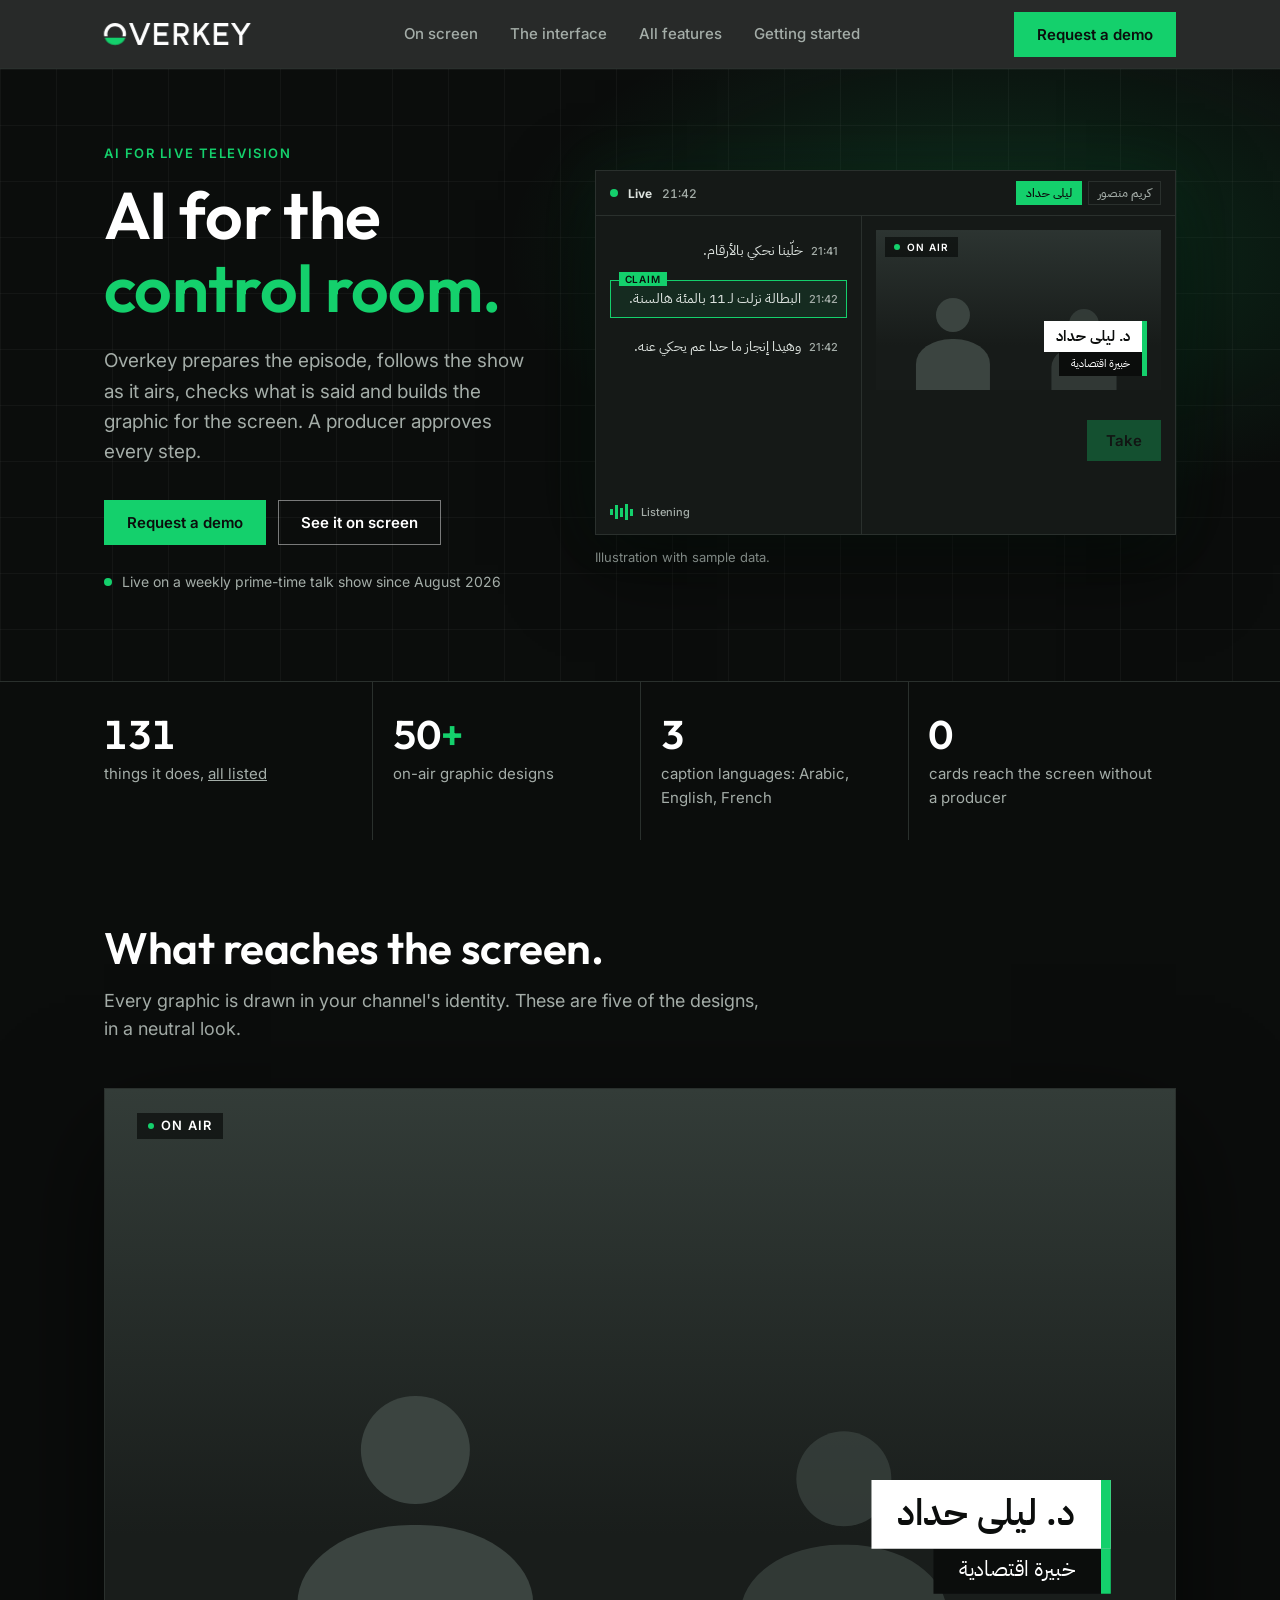
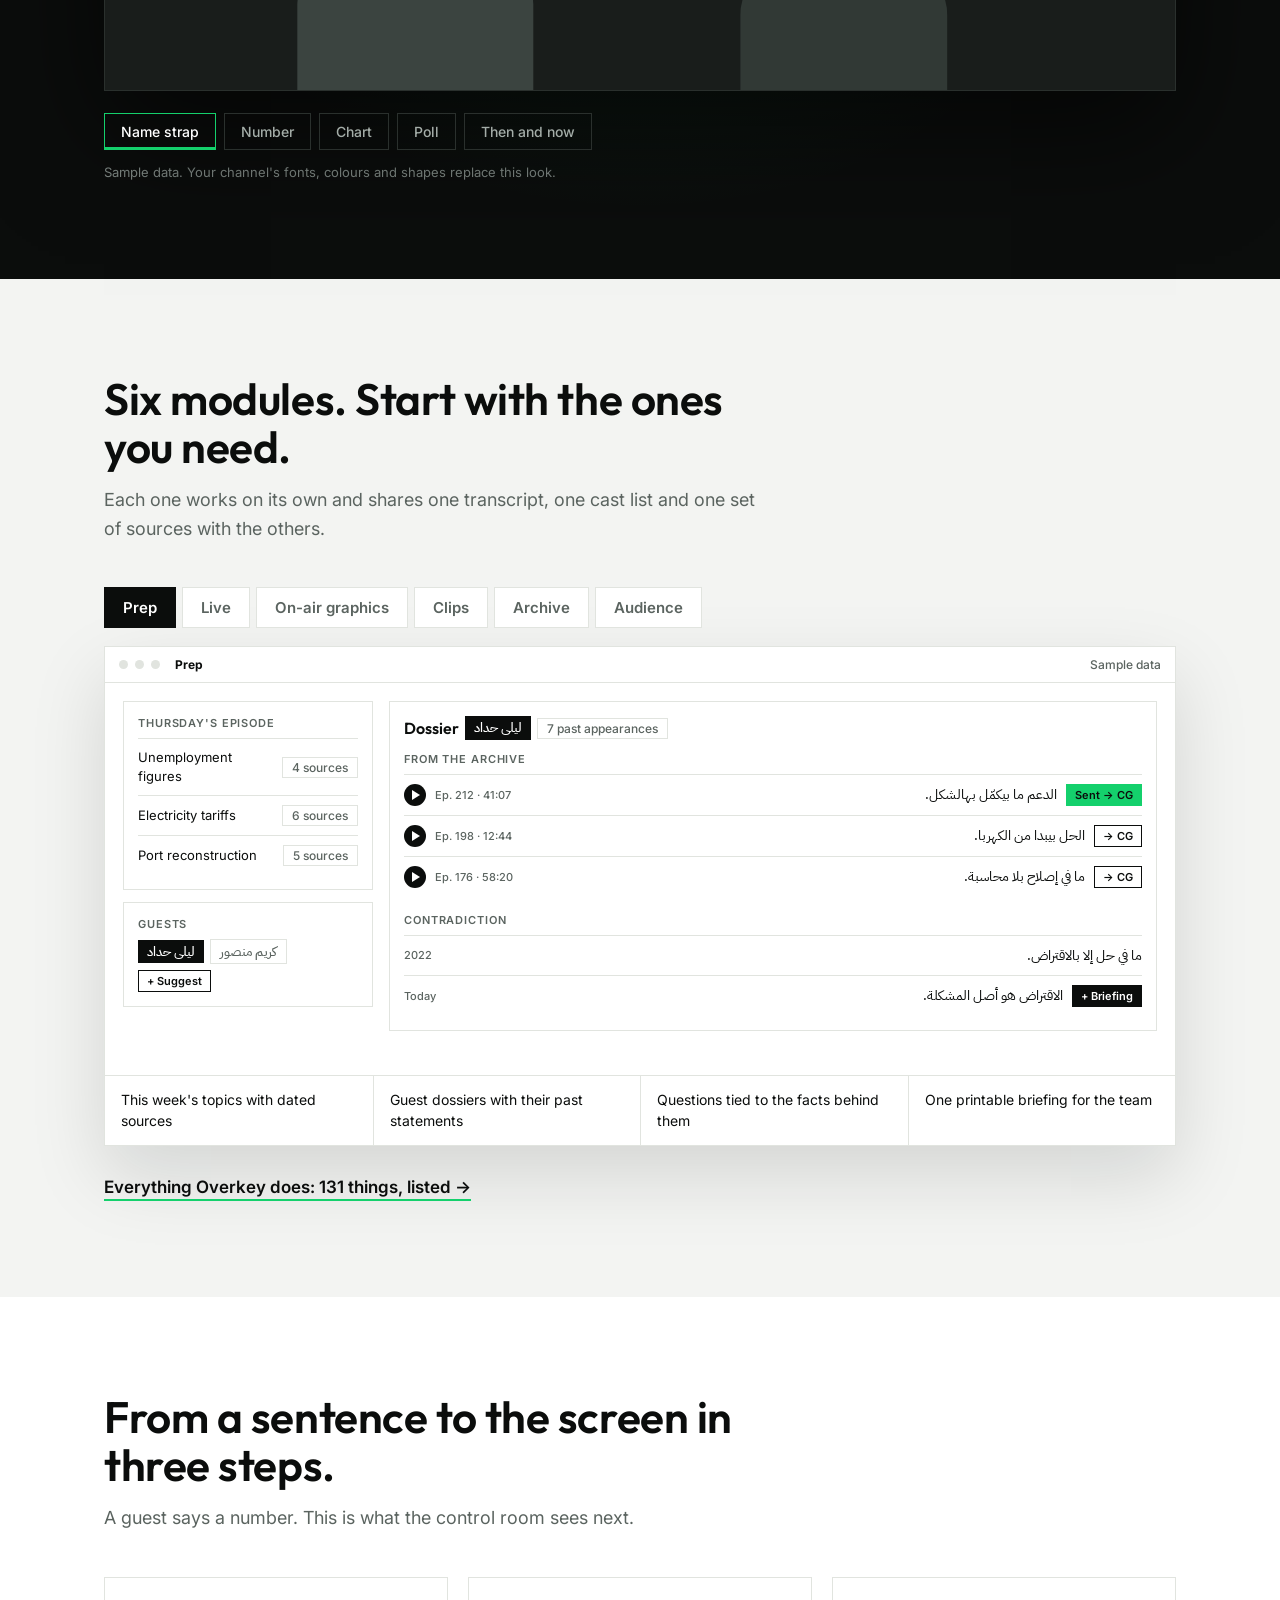
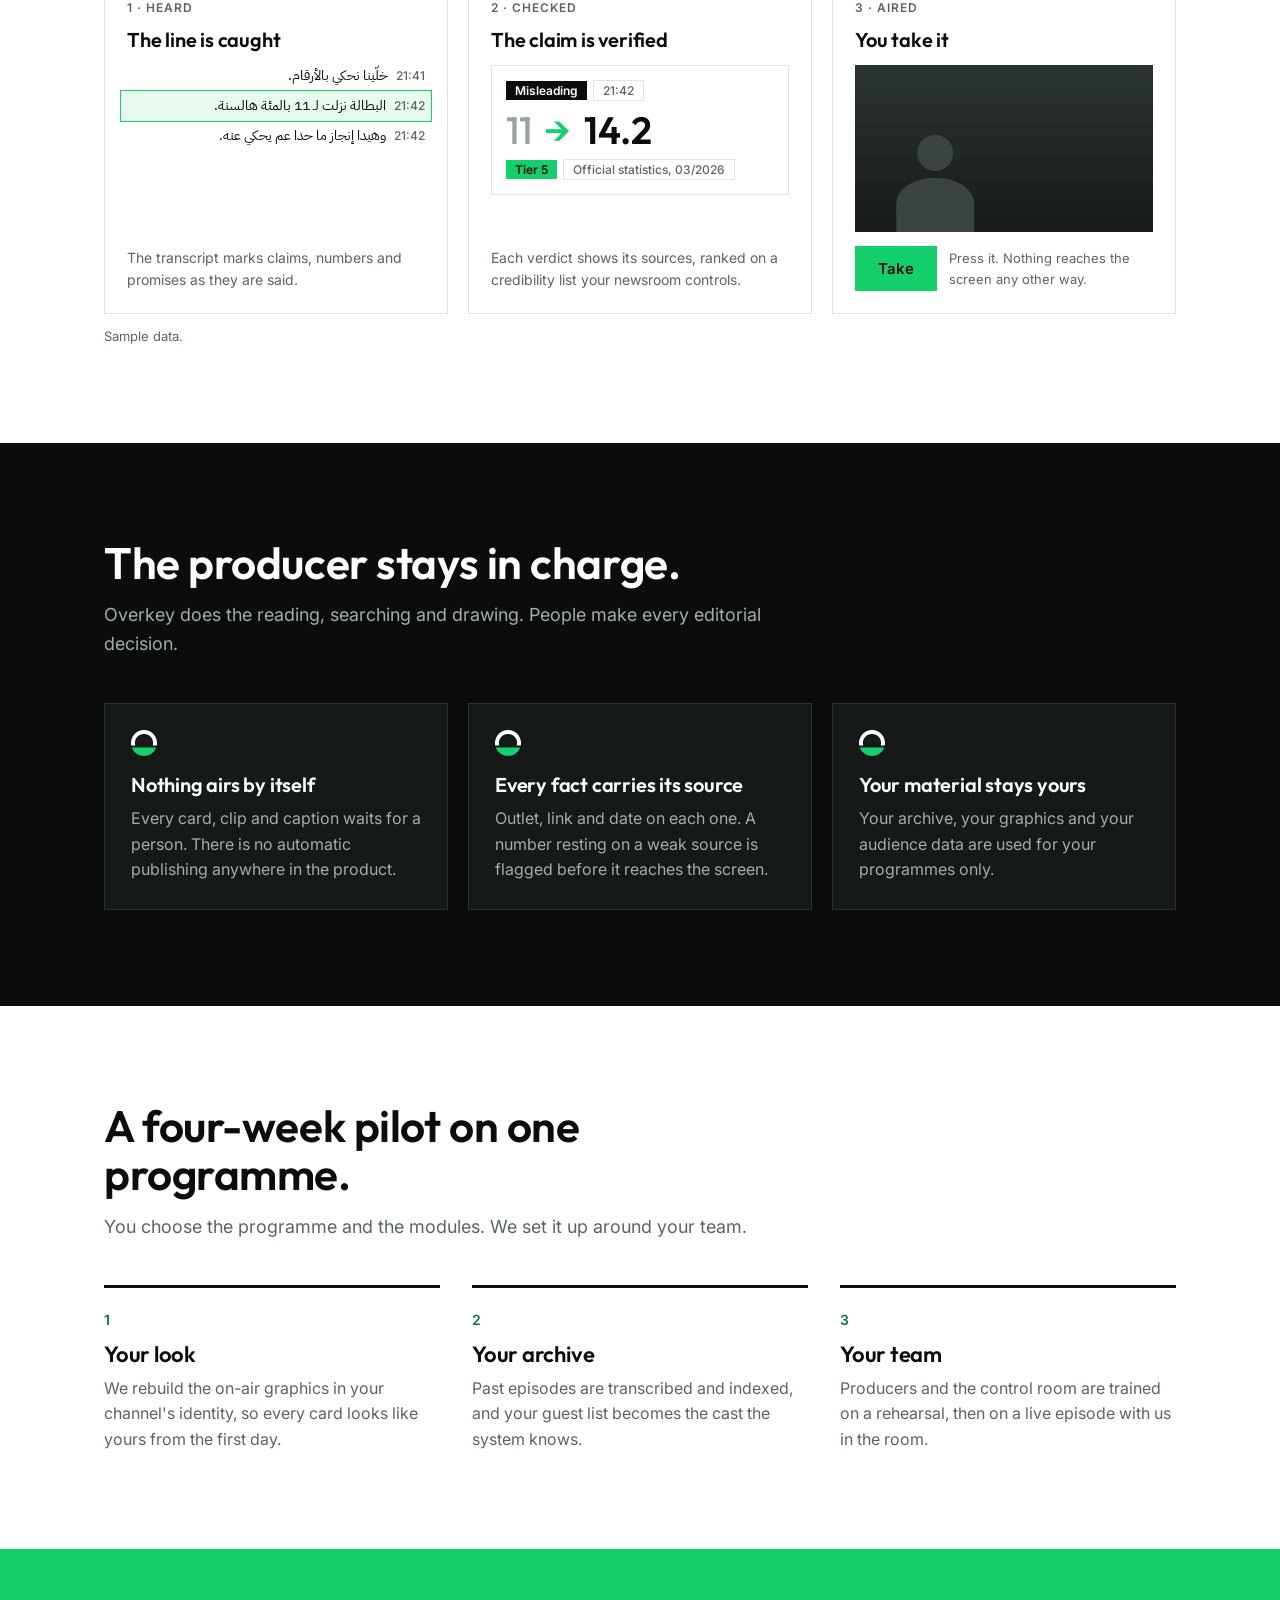
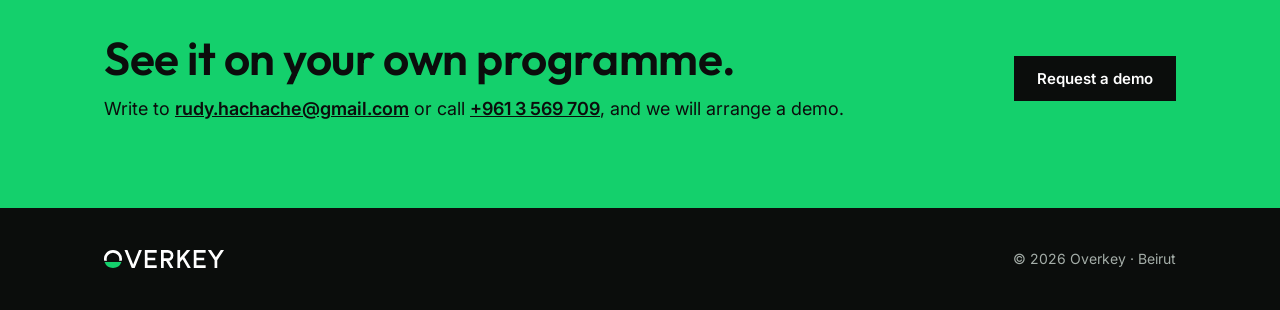
==== index.html @ dea6fe0f "Overkey website: home page and full feature list Co-Authored-By: Claude Fable 5.1 <noreply@anthropic" ====
<!doctype html>
<html lang="en">
<head>
<meta charset="utf-8">
<meta name="viewport" content="width=device-width, initial-scale=1">
<title>Overkey — AI for the control room</title>
<meta name="description" content="Overkey prepares the episode, follows the show as it airs, checks what is said and builds the graphic for the screen. A producer approves every step.">
<meta property="og:title" content="Overkey — AI for the control room">
<meta property="og:description" content="Prep, live fact-check, on-air graphics, clips, archive and audience tools for live television.">
<meta property="og:type" content="website">
<meta property="og:url" content="https://overkey.ai/">
<meta property="og:image" content="https://overkey.ai/assets/og.png">
<meta name="twitter:card" content="summary_large_image">
<link rel="canonical" href="https://overkey.ai/">
<meta name="theme-color" content="#0B0D0C">
<link rel="icon" href="favicon.ico" sizes="any">
<link rel="icon" type="image/png" sizes="32x32" href="assets/favicon-32.png">
<link rel="apple-touch-icon" href="assets/apple-touch-icon.png">
<link rel="preconnect" href="https://fonts.googleapis.com">
<link rel="preconnect" href="https://fonts.gstatic.com" crossorigin>
<link href="https://fonts.googleapis.com/css2?family=IBM+Plex+Sans+Arabic:wght@400;500;600&family=Inter:wght@400;500;600&family=Outfit:wght@500;600&display=swap" rel="stylesheet">
<link rel="stylesheet" href="assets/main.css">
</head>
<body>

<header class="nav">
  <div class="wrap">
    <a class="logo" href="#top" aria-label="Overkey"><svg viewBox="0 0 667 100" role="img" aria-label="Overkey"><path class="lg-ring" fill="#fff" d="M1.01,60 A50,50 0 1 1 98.99,60 H83.54 A35,35 0 1 0 16.46,60 Z"/><path class="lg-strap" fill="#14D06C" d="M2.98,67 H97.02 A50,50 0 0 1 2.98,67 Z"/><path class="lg-let" fill="#fff" d="M130.2,0 L162.3,79.88 L194.4,0 L210.56,0 L170.38,100 L154.22,100 L114.04,0 Z M227,0 H293 V15 H242 V42.5 H285 V57.5 H242 V85 H293 V100 H227 Z M317,0 H355 A30.75,30.75 0 0 1 355,61.5 H332 V100 H317 Z M332,15 V46.5 H355 A15.75,15.75 0 0 0 355,15 Z M356.47,50.21 L385.66,100 L368.27,100 L343.53,57.79 Z M408,0 L423,0 L423,100 L408,100 Z M415.5,53.31 L460.16,0 L479.73,0 L415.5,76.67 Z M444.48,34.23 L482.7,100 L465.35,100 L431.52,41.77 Z M499,0 H565 V15 H514 V42.5 H557 V57.5 H514 V85 H565 V100 H499 Z M595.01,0 L622,40.48 L648.99,0 L667.01,0 L622,67.52 L576.99,0 Z M614.5,50 L629.5,50 L629.5,100 L614.5,100 Z"/></svg></a>
    <ul>
      <li><a href="#reel-sec">On screen</a></li>
      <li><a href="#modules">The interface</a></li>
      <li><a href="features.html">All features</a></li>
      <li><a href="#start">Getting started</a></li>
    </ul>
    <a class="btn key" href="#contact">Request a demo</a>
  </div>
</header>

<main id="top">

<div class="hero">
  <div class="wrap">
    <div>
      <p class="eyebrow rv">AI for live television</p>
      <h1 class="rv" style="--d:.08s">AI for the <em>control room.</em></h1>
      <p class="lede rv" style="--d:.16s">Overkey prepares the episode, follows the show as it airs, checks what is said and builds the graphic for the screen. A producer approves every step.</p>
      <div class="cta rv" style="--d:.24s">
        <a class="btn key" href="#contact">Request a demo</a>
        <a class="btn ghost inv" href="#reel-sec">See it on screen</a>
      </div>
      <p class="since rv" style="--d:.32s"><span class="live-dot"></span>Live on a weekly prime-time talk show since August 2026</p>
    </div>

    <div class="rv" style="--d:.2s">
      <div class="scene" id="scene" role="img" aria-label="Animation: a guest's claim is caught in the live transcript, checked, and sent to air as a graphic when the producer presses Take">
        <div class="app-bar"><span class="live-dot"></span><b>Live</b><span class="clock">21:42</span><span class="who"><i class="on" dir="rtl">ليلى حداد</i><i dir="rtl">كريم منصور</i></span></div>
        <div class="app-body">
          <div class="tx" dir="rtl">
            <p class="l l0"><time dir="ltr">21:41</time><span>خلّينا نحكي بالأرقام.</span></p>
            <p class="l l1"><time dir="ltr">21:42</time><span>البطالة نزلت لـ 11 بالمئة هالسنة.</span><em dir="ltr">Claim</em></p>
            <p class="l l2"><time dir="ltr">21:42</time><span>وهيدا إنجاز ما حدا عم يحكي عنه.</span></p>
            <div class="wave"><span><i></i><i></i><i></i><i></i><i></i></span>Listening</div>
          </div>
          <div class="side">
            <div class="pgm">
              <span class="tally">ON AIR</span>
              <div class="fig a"><i></i><i></i></div>
              <div class="fig b"><i></i><i></i></div>
              <div class="l3"><b dir="rtl">د. ليلى حداد</b><span dir="rtl">خبيرة اقتصادية</span></div>
              <div class="num" dir="rtl"><span>نسبة البطالة الرسمية بالمئة</span><b><span class="was">11</span><span class="arr">→</span>14.2</b></div>
            </div>
            <div class="tray">
              <div class="fcard">
                <small>Fact-check</small>
                <div class="checking">Checking sources <i></i><i></i><i></i></div>
                <div class="verdict"><span class="chip warn">Misleading</span><b><span class="was">11</span><span class="arr">→</span>14.2</b><span class="chip line">2 sources</span></div>
              </div>
              <span class="btn key take">Take</span>
            </div>
          </div>
        </div>
      </div>
      <p class="note">Illustration with sample data.</p>
    </div>
  </div>
</div>

<div class="strip">
  <div class="wrap">
    <div class="rv"><b><span data-count="131">131</span></b>things it does, <a href="features.html">all listed</a></div>
    <div class="rv" style="--d:.08s"><b><span data-count="50">50</span><i>+</i></b>on-air graphic designs</div>
    <div class="rv" style="--d:.16s"><b><span data-count="3">3</span></b>caption languages: Arabic, English, French</div>
    <div class="rv" style="--d:.24s"><b>0</b>cards reach the screen without a producer</div>
  </div>
</div>

<section class="dark reel-sec" id="reel-sec">
  <div class="wrap">
    <div class="head rv">
      <h2>What reaches the screen.</h2>
      <p>Every graphic is drawn in your channel's identity. These are five of the designs, in a neutral look.</p>
    </div>
    <div class="rv" id="reel">
      <div class="tv">
        <span class="tally">ON AIR</span>
        <div class="fig a"><i></i><i></i></div>
        <div class="fig b"><i></i><i></i></div>

        <div class="g g-strap"><div class="box"><b dir="rtl">د. ليلى حداد</b><span dir="rtl">خبيرة اقتصادية</span></div></div>

        <div class="g g-num"><div class="box" dir="rtl">
          <span class="kick">الرقم</span>
          <div class="v">14.2</div>
          <div class="c">نسبة البطالة الرسمية بالمئة</div>
          <div class="said-line">قيل على الهواء: 11</div>
        </div></div>

        <div class="g g-chart"><div class="box" dir="rtl">
          <span class="kick" style="align-self:flex-start">تحقّق</span>
          <h4>البطالة بالمئة: ما قيل وما تقوله الأرقام</h4>
          <div class="cols">
            <div class="col said" style="--h:13.2cqw;--k:0"><b>11</b><i></i><span>قيل على الهواء</span></div>
            <div class="col" style="--h:17cqw;--k:1"><b>14.2</b><i></i><span>الرسمي 2026</span></div>
            <div class="col old" style="--h:16.3cqw;--k:2"><b>13.6</b><i></i><span>2025</span></div>
            <div class="col old" style="--h:15.5cqw;--k:3"><b>12.9</b><i></i><span>2024</span></div>
          </div>
        </div></div>

        <div class="g g-poll"><div class="box" dir="rtl">
          <div>
            <h4>هل توافق على الخطة الاقتصادية الجديدة؟</h4>
            <div class="opt"><span>نعم</span><u style="--w:.62;--c:#14D06C"></u><em>62%</em></div>
            <div class="opt"><span>لا</span><u style="--w:.38"></u><em>38%</em></div>
          </div>
          <div class="qr"><i><span></span><span></span><span></span></i>صوّتوا الآن</div>
        </div></div>

        <div class="g g-then"><div class="box" dir="rtl">
          <span class="kick">تناقض</span>
          <div class="p"><small>سنة 2022</small><q>ما في حل إلا بالاقتراض.</q></div>
          <div class="p now"><small>اليوم</small><q>الاقتراض هو أصل المشكلة.</q></div>
        </div></div>
      </div>
      <div class="reel-nav" role="tablist" aria-label="Graphic designs">
        <button type="button">Name strap</button>
        <button type="button">Number</button>
        <button type="button">Chart</button>
        <button type="button">Poll</button>
        <button type="button">Then and now</button>
      </div>
      <p class="note">Sample data. Your channel's fonts, colours and shapes replace this look.</p>
    </div>
  </div>
</section>

<section class="ui-sec" id="modules">
  <div class="wrap">
    <div class="head rv">
      <h2>Six modules. Start with the ones you need.</h2>
      <p>Each one works on its own and shares one transcript, one cast list and one set of sources with the others.</p>
    </div>

    <div class="rv">
      <div class="tabs" role="tablist" aria-label="Modules">
        <button type="button" role="tab" data-tab="prep">Prep</button>
        <button type="button" role="tab" data-tab="live">Live</button>
        <button type="button" role="tab" data-tab="cg">On-air graphics</button>
        <button type="button" role="tab" data-tab="clips">Clips</button>
        <button type="button" role="tab" data-tab="arch">Archive</button>
        <button type="button" role="tab" data-tab="aud">Audience</button>
      </div>

      <div class="win">
        <div class="win-bar"><i></i><i></i><i></i><b id="win-title">Prep</b><span>Sample data</span></div>

        <div class="panel" data-tab="prep">
          <div class="pbody p-prep">
            <div>
              <div class="u-box">
                <div class="u-h">Thursday's episode</div>
                <div class="u-row pop" style="--k:0"><span style="flex:1">Unemployment figures</span><span class="chip line">4 sources</span></div>
                <div class="u-row pop" style="--k:1"><span style="flex:1">Electricity tariffs</span><span class="chip line">6 sources</span></div>
                <div class="u-row pop" style="--k:2"><span style="flex:1">Port reconstruction</span><span class="chip line">5 sources</span></div>
              </div>
              <div class="u-box">
                <div class="u-h">Guests</div>
                <div class="row"><span class="chip" dir="rtl">ليلى حداد</span><span class="chip line" dir="rtl">كريم منصور</span><span class="u-btn">+ Suggest</span></div>
              </div>
            </div>
            <div class="u-box">
              <div class="row" style="margin-bottom:12px"><b style="font:600 16px Outfit,sans-serif">Dossier</b><span class="chip" dir="rtl">ليلى حداد</span><span class="chip line">7 past appearances</span></div>
              <div class="u-h">From the archive</div>
              <div class="u-row pop" style="--k:2"><span class="play"></span><span class="u-t">Ep. 212 · 41:07</span><span class="u-ar" dir="rtl">الدعم ما بيكمّل بهالشكل.</span><span class="u-btn go">Sent → CG</span></div>
              <div class="u-row pop" style="--k:3"><span class="play"></span><span class="u-t">Ep. 198 · 12:44</span><span class="u-ar" dir="rtl">الحل بيبدا من الكهربا.</span><span class="u-btn">→ CG</span></div>
              <div class="u-row pop" style="--k:4"><span class="play"></span><span class="u-t">Ep. 176 · 58:20</span><span class="u-ar" dir="rtl">ما في إصلاح بلا محاسبة.</span><span class="u-btn">→ CG</span></div>
              <div class="u-h" style="margin-top:16px">Contradiction</div>
              <div class="u-row pop" style="--k:6"><span class="u-t">2022</span><span class="u-ar" dir="rtl">ما في حل إلا بالاقتراض.</span></div>
              <div class="u-row pop" style="--k:7"><span class="u-t">Today</span><span class="u-ar" dir="rtl">الاقتراض هو أصل المشكلة.</span><span class="u-btn k">+ Briefing</span></div>
            </div>
          </div>
          <div class="pts"><span>This week's topics with dated sources</span><span>Guest dossiers with their past statements</span><span>Questions tied to the facts behind them</span><span>One printable briefing for the team</span></div>
        </div>

        <div class="panel" data-tab="live">
          <div class="pbody p-live">
            <div>
              <div class="u-h">Who's talking</div>
              <div class="keys"><span class="on" dir="rtl"><kbd dir="ltr">1</kbd>ليلى حداد</span><span dir="rtl"><kbd dir="ltr">2</kbd>كريم منصور</span><span><kbd>3</kbd>Host</span><span><kbd>0</kbd>Nobody</span></div>
              <div class="scroller"><div>
                <div class="ln"><span class="u-t">21:41</span><span class="sp" dir="rtl">ليلى حداد</span><span class="u-ar" dir="rtl">خلّينا نحكي بالأرقام.</span></div>
                <div class="ln claim"><span class="u-t">21:42</span><span class="sp" dir="rtl">ليلى حداد</span><span class="u-ar" dir="rtl">البطالة نزلت لـ 11 بالمئة هالسنة.</span></div>
                <div class="ln"><span class="u-t">21:42</span><span class="sp" dir="rtl">كريم منصور</span><span class="u-ar" dir="rtl">هيدا الرقم مش دقيق أبداً.</span></div>
                <div class="ln"><span class="u-t">21:43</span><span class="sp" dir="rtl">كريم منصور</span><span class="u-ar" dir="rtl">الإحصاءات الرسمية بتقول غير هيك.</span></div>
                <div class="ln claim"><span class="u-t">21:43</span><span class="sp" dir="rtl">ليلى حداد</span><span class="u-ar" dir="rtl">أنا بوعدكن الخطة بتخلص قبل آخر السنة.</span></div>
                <div class="ln"><span class="u-t">21:44</span><span class="sp" dir="rtl">كريم منصور</span><span class="u-ar" dir="rtl">منشوف، الناس ناطرة أفعال.</span></div>
                <div class="ln"><span class="u-t">21:41</span><span class="sp" dir="rtl">ليلى حداد</span><span class="u-ar" dir="rtl">خلّينا نحكي بالأرقام.</span></div>
                <div class="ln claim"><span class="u-t">21:42</span><span class="sp" dir="rtl">ليلى حداد</span><span class="u-ar" dir="rtl">البطالة نزلت لـ 11 بالمئة هالسنة.</span></div>
                <div class="ln"><span class="u-t">21:42</span><span class="sp" dir="rtl">كريم منصور</span><span class="u-ar" dir="rtl">هيدا الرقم مش دقيق أبداً.</span></div>
                <div class="ln"><span class="u-t">21:43</span><span class="sp" dir="rtl">كريم منصور</span><span class="u-ar" dir="rtl">الإحصاءات الرسمية بتقول غير هيك.</span></div>
                <div class="ln claim"><span class="u-t">21:43</span><span class="sp" dir="rtl">ليلى حداد</span><span class="u-ar" dir="rtl">أنا بوعدكن الخطة بتخلص قبل آخر السنة.</span></div>
                <div class="ln"><span class="u-t">21:44</span><span class="sp" dir="rtl">كريم منصور</span><span class="u-ar" dir="rtl">منشوف، الناس ناطرة أفعال.</span></div>
              </div></div>
            </div>
            <div>
              <div class="u-h">Fact-check</div>
              <div class="u-box pop" style="--k:1">
                <div class="u-ar" dir="rtl" style="margin-bottom:8px">البطالة نزلت لـ 11 بالمئة هالسنة.</div>
                <div class="row"><span class="chip">Misleading</span><span class="chip line">2 sources</span><span class="u-btn go" style="margin-left:auto">→ CG</span></div>
              </div>
              <div class="u-box pop" style="--k:3">
                <div class="u-ar" dir="rtl" style="margin-bottom:8px">الإحصاءات الرسمية بتقول غير هيك.</div>
                <div class="row"><span class="chip ok">True</span><span class="chip line">3 sources</span></div>
              </div>
              <div class="u-h" style="margin-top:14px">Moments</div>
              <div class="u-box pop" style="--k:5">
                <div class="u-ar" dir="rtl" style="margin-bottom:8px">بوعدكن الخطة بتخلص قبل آخر السنة.</div>
                <div class="row"><span class="chip line">Promise on air</span><span class="u-btn" style="margin-left:auto">→ CG</span></div>
              </div>
            </div>
          </div>
          <div class="pts"><span>Running transcript with who is speaking</span><span>Claims checked against ranked sources</span><span>Talk time and tone analysis at the break</span><span>Quotable moments flagged for the team</span></div>
        </div>

        <div class="panel" data-tab="cg">
          <div class="pbody p-cg">
            <div>
              <div class="u-h">Cards · <span dir="rtl">ليلى حداد</span></div>
              <div class="tiles">
                <div class="tile" style="--k:0"><span class="u-t">Fact-check</span><span class="u-ar" dir="rtl">البطالة نزلت لـ 11 بالمئة.</span><div class="row"><span class="chip">Misleading</span></div></div>
                <div class="tile" style="--k:1"><span class="u-t">Number</span><span class="u-ar" dir="rtl">نسبة البطالة الرسمية</span><div class="row"><span class="chip line">Lower third</span></div></div>
                <div class="tile" style="--k:2"><span class="u-t">Archive quote</span><span class="u-ar" dir="rtl">ما في إصلاح بلا محاسبة.</span><div class="row"><span class="chip line">Side box</span></div></div>
                <div class="tile" style="--k:3"><span class="u-t">Chart</span><span class="u-ar" dir="rtl">البطالة بالمئة</span><div class="row"><span class="chip line">Full screen</span></div></div>
                <div class="tile" style="--k:4"><span class="u-t">Poll</span><span class="u-ar" dir="rtl">هل توافق على الخطة؟</span><div class="row"><span class="chip ok">Voting open</span></div></div>
                <div class="tile" style="--k:5"><span class="u-t">Then and now</span><span class="u-ar" dir="rtl">الاقتراض هو أصل المشكلة.</span><div class="row"><span class="chip line">Full screen</span></div></div>
              </div>
            </div>
            <div>
              <div class="u-h">Preview</div>
              <div class="mini"><div class="fig a"><i></i><i></i></div><div class="plate" dir="rtl"><span>نسبة البطالة الرسمية بالمئة</span><b>14.2</b></div></div>
              <div class="row" style="margin-top:12px"><span class="u-btn" style="padding:7px 14px;font-size:13px">Preview</span><span class="u-btn go pulse-btn" style="padding:7px 18px;font-size:13px">Take</span><span class="u-t" style="margin-left:auto">Within the word budget</span></div>
            </div>
          </div>
          <div class="pts"><span>Name straps, numbers, quotes and charts</span><span>Drawn in your channel's identity</span><span>Preview, then Take, from one page</span><span>Word budgets so every card fits</span></div>
        </div>

        <div class="panel" data-tab="clips">
          <div class="pbody p-clips">
            <div>
              <div class="vid"><div class="fig a"><i></i><i></i></div><div class="fig b"><i></i><i></i></div><div class="crop"><b dir="rtl">البطالة نزلت لـ <mark>11 بالمئة</mark></b></div></div>
              <div class="tl2"><div class="range"></div><div class="ph"></div></div>
              <div class="row" style="margin-top:8px"><span class="u-t">In 41:02.10</span><span class="u-t">Out 41:27.40</span><span class="u-t" style="margin-left:auto">25.3 s</span></div>
            </div>
            <div>
              <div class="u-h">Look</div>
              <div class="row" style="margin-bottom:14px"><span class="seg"><span>16:9</span><span class="on">9:16</span></span><span class="chip ok">Follow speaker</span></div>
              <div class="u-h">Captions</div>
              <div class="row" style="margin-bottom:8px"><span class="seg"><span class="on">AR</span><span>EN</span><span>FR</span></span></div>
              <div class="u-row pop" style="--k:1"><span class="u-t">0.0</span><span class="u-ar" dir="rtl">خلّينا نحكي بالأرقام.</span></div>
              <div class="u-row pop" style="--k:2"><span class="u-t">2.4</span><span class="u-ar" dir="rtl">البطالة نزلت لـ 11 بالمئة.</span></div>
              <div class="u-row pop" style="--k:3"><span class="u-t">5.1</span><span class="u-ar" dir="rtl">وهيدا إنجاز ما حدا عم يحكي عنه.</span></div>
              <div class="row" style="margin-top:14px"><span class="u-btn go pulse-btn" style="padding:7px 18px;font-size:13px">Export</span></div>
            </div>
          </div>
          <div class="pts"><span>16:9 or vertical, following the speaker</span><span>Burned captions you can edit line by line</span><span>Title, thumbnail and social caption</span><span>Posting suggestions during the show</span></div>
        </div>

        <div class="panel" data-tab="arch">
          <div class="pbody p-arch">
            <div>
              <div class="search"><span class="typed" dir="rtl">البطالة</span><span class="caret"></span><span class="u-t pop" style="--k:6">Said 312 times · 96 episodes</span></div>
              <div style="margin-top:6px">
                <div class="u-row pop" style="--k:7"><span class="play"></span><span class="u-t">Ep. 198 · 12:44</span><span class="u-ar" dir="rtl">أزمة <mark>البطالة</mark> أكبر من أي رقم رسمي.</span><span class="u-btn">Export</span></div>
                <div class="u-row pop" style="--k:8"><span class="play"></span><span class="u-t">Ep. 176 · 58:20</span><span class="u-ar" dir="rtl"><mark>البطالة</mark> عند الشباب هيي الخطر الحقيقي.</span><span class="u-btn">Export</span></div>
                <div class="u-row pop" style="--k:9"><span class="play"></span><span class="u-t">Ep. 151 · 07:02</span><span class="u-ar" dir="rtl">ما حدا عم يعالج <mark>البطالة</mark> بجدّية.</span><span class="u-btn">Export</span></div>
              </div>
            </div>
            <div class="u-box">
              <div class="u-h">Times said, by year</div>
              <div class="years">
                <div style="--h:28%;--k:0"><i></i>2021</div>
                <div style="--h:41%;--k:1"><i></i>2022</div>
                <div style="--h:66%;--k:2"><i></i>2023</div>
                <div style="--h:52%;--k:3"><i></i>2024</div>
                <div style="--h:74%;--k:4"><i></i>2025</div>
                <div style="--h:92%;--k:5"><i></i>2026</div>
              </div>
            </div>
          </div>
          <div class="pts"><span>Find what a guest said, and when</span><span>Count how often a word was said on air</span><span>Promises compared with what happened</span><span>Play or export the exact moment</span></div>
        </div>

        <div class="panel" data-tab="aud">
          <div class="pbody p-aud">
            <div class="phone">
              <div class="u-t">Tonight's vote · 1,204 votes</div>
              <h5 dir="rtl">هل توافق على الخطة الاقتصادية الجديدة؟</h5>
              <div class="vote" dir="rtl" style="--w:.62;--c:#C9F5DC"><span>نعم</span><em>62%</em></div>
              <div class="vote" dir="rtl" style="--w:.38;--c:#E9ECE8"><span>لا</span><em>38%</em></div>
              <div class="aired pop" style="--k:5">
                <div class="row" style="margin-bottom:6px"><span class="chip">Misleading</span><span class="u-t">Aired 21:42</span></div>
                <div class="u-ar" dir="rtl">البطالة نزلت لـ 11 بالمئة هالسنة.</div>
                <div class="u-t" style="margin-top:6px;text-decoration:underline">Sources (2)</div>
              </div>
            </div>
            <div>
              <div class="row" style="margin-bottom:12px"><div class="u-h" style="margin:0">Phone companion</div><span class="switch"></span><span class="u-t">On · 3,410 watching</span></div>
              <div class="ask pop" style="--k:2"><b>Put this card on the phones?</b><span class="u-btn go pulse-btn">Yes, send</span><span class="u-btn">No</span></div>
              <div class="u-h" style="margin-top:18px">Viewer questions · suggested</div>
              <div class="u-row pop" style="--k:4"><span class="u-t">Rana</span><span class="u-ar" dir="rtl">ليش الأسعار بعدها عم تطلع؟</span><span class="u-btn">→ CG</span></div>
              <div class="u-row pop" style="--k:5"><span class="u-t">Sami</span><span class="u-ar" dir="rtl">أيمتى بتبلّش الخطة فعلياً؟</span><span class="u-btn">→ CG</span></div>
            </div>
          </div>
          <div class="pts"><span>Live voting from a QR code</span><span>Aired cards on the phone, with sources</span><span>Viewer questions, the best ones first</span><span>Clips viewers can share</span></div>
        </div>
      </div>
      <p class="more"><a href="features.html">Everything Overkey does: 131 things, listed →</a></p>
    </div>
  </div>
</section>

<section id="flow">
  <div class="wrap">
    <div class="head rv">
      <h2>From a sentence to the screen in three steps.</h2>
      <p>A guest says a number. This is what the control room sees next.</p>
    </div>
    <div class="steps">
      <div class="step rv">
        <small>1 · Heard</small>
        <h3>The line is caught</h3>
        <div class="tl" dir="rtl">
          <p><time dir="ltr">21:41</time><span>خلّينا نحكي بالأرقام.</span></p>
          <p class="hit"><time dir="ltr">21:42</time><span>البطالة نزلت لـ 11 بالمئة هالسنة.</span></p>
          <p><time dir="ltr">21:42</time><span>وهيدا إنجاز ما حدا عم يحكي عنه.</span></p>
        </div>
        <p class="foot">The transcript marks claims, numbers and promises as they are said.</p>
      </div>
      <div class="step rv" style="--d:.12s">
        <small>2 · Checked</small>
        <h3>The claim is verified</h3>
        <div class="cardmock">
          <div class="row"><span class="chip">Misleading</span><span class="chip line">21:42</span></div>
          <div class="big"><span class="was">11</span><span class="arr">→</span>14.2</div>
          <div class="row"><span class="chip ok">Tier 5</span><span class="chip line">Official statistics, 03/2026</span></div>
        </div>
        <p class="foot">Each verdict shows its sources, ranked on a credibility list your newsroom controls.</p>
      </div>
      <div class="step rv" style="--d:.24s">
        <small>3 · Aired</small>
        <h3>You take it</h3>
        <div class="mini" id="mini"><span class="tally">ON AIR</span><div class="fig a"><i></i><i></i></div><div class="plate" dir="rtl"><span>نسبة البطالة الرسمية بالمئة</span><b>14.2</b></div></div>
        <div class="take-row"><button type="button" class="btn key pulse-btn" id="take">Take</button><span id="take-note">Press it. Nothing reaches the screen any other way.</span></div>
      </div>
    </div>
    <p class="note">Sample data.</p>
  </div>
</section>

<section class="dark">
  <div class="wrap">
    <div class="head rv">
      <h2>The producer stays in charge.</h2>
      <p>Overkey does the reading, searching and drawing. People make every editorial decision.</p>
    </div>
    <div class="rules">
      <div class="rule rv">
        <img class="mark" src="assets/overkey-mark-reversed.svg" alt="">
        <h3>Nothing airs by itself</h3>
        <p>Every card, clip and caption waits for a person. There is no automatic publishing anywhere in the product.</p>
      </div>
      <div class="rule rv" style="--d:.12s">
        <img class="mark" src="assets/overkey-mark-reversed.svg" alt="">
        <h3>Every fact carries its source</h3>
        <p>Outlet, link and date on each one. A number resting on a weak source is flagged before it reaches the screen.</p>
      </div>
      <div class="rule rv" style="--d:.24s">
        <img class="mark" src="assets/overkey-mark-reversed.svg" alt="">
        <h3>Your material stays yours</h3>
        <p>Your archive, your graphics and your audience data are used for your programmes only.</p>
      </div>
    </div>
  </div>
</section>

<section id="start">
  <div class="wrap">
    <div class="head rv">
      <h2>A four-week pilot on one programme.</h2>
      <p>You choose the programme and the modules. We set it up around your team.</p>
    </div>
    <div class="start">
      <div class="rv"><h3>Your look</h3><p>We rebuild the on-air graphics in your channel's identity, so every card looks like yours from the first day.</p></div>
      <div class="rv" style="--d:.15s"><h3>Your archive</h3><p>Past episodes are transcribed and indexed, and your guest list becomes the cast the system knows.</p></div>
      <div class="rv" style="--d:.3s"><h3>Your team</h3><p>Producers and the control room are trained on a rehearsal, then on a live episode with us in the room.</p></div>
    </div>
  </div>
</section>

<div class="contact" id="contact">
  <div class="wrap">
    <div class="rv">
      <h2>See it on your own programme.</h2>
      <p>Write to <a class="mail" href="mailto:rudy.hachache@gmail.com?subject=Overkey%20demo">rudy.hachache@gmail.com</a> or call <a class="mail" href="tel:+9613569709">+961 3 569 709</a>, and we will arrange a demo.</p>
    </div>
    <a class="btn rv" style="--d:.12s" href="mailto:rudy.hachache@gmail.com?subject=Overkey%20demo">Request a demo</a>
  </div>
</div>

</main>

<footer>
  <div class="wrap">
    <img src="assets/overkey-logo-reversed.svg" alt="Overkey">
    <span>© 2026 Overkey · Beirut</span>
  </div>
</footer>

<script src="assets/main.js"></script>
</body>
</html>
---- assets/main.css ----
:root {
  --ink: #0B0D0C;
  --green: #14D06C;
  --green-deep: #0A7A3E;
  --paper: #FFFFFF;
  --mist: #F3F4F2;
  --line: #E1E4DF;
  --mute: #5B6460;
  --on-ink-mute: #A4ADA8;
  --panel: #151917;
  --panel-2: #1C211F;
  --panel-line: #2A302D;
  --wrap: 1120px;
  --ease: cubic-bezier(0.2, 0.7, 0.2, 1);
  --ar: "IBM Plex Sans Arabic", sans-serif;
}
* { box-sizing: border-box; }
html { scroll-behavior: smooth; }
body { margin: 0; background: var(--paper); color: var(--ink); font: 400 17px/1.6 Inter, system-ui, sans-serif; -webkit-font-smoothing: antialiased; }
h1, h2, h3, h4 { font-family: Outfit, Inter, sans-serif; font-weight: 600; line-height: 1.1; margin: 0; letter-spacing: -0.01em; }
p { margin: 0; }
a { color: inherit; }
button { font: inherit; }
[dir="rtl"] { font-family: var(--ar); }
.wrap { max-width: var(--wrap); margin: 0 auto; padding: 0 24px; }

/* reveal on scroll */
.js .rv { opacity: 0; transform: translateY(22px); transition: opacity 0.7s var(--ease), transform 0.7s var(--ease); transition-delay: var(--d, 0s); }
.js .rv.in { opacity: 1; transform: none; }

/* nav */
.nav { position: sticky; top: 0; z-index: 20; background: rgba(11, 13, 12, 0.88); backdrop-filter: blur(10px); border-bottom: 1px solid var(--panel-line); color: #fff; }
.nav .wrap { display: flex; align-items: center; justify-content: space-between; height: 68px; }
.logo svg { height: 22px; display: block; overflow: visible; }
.logo .lg-ring { animation: lgRing 0.6s var(--ease) both; }
.logo .lg-strap { animation: lgStrap 0.6s var(--ease) 0.18s both; }
.logo .lg-let { animation: lgLet 0.7s var(--ease) 0.34s both; }
@keyframes lgRing { from { opacity: 0; transform: translateY(-14px); } }
@keyframes lgStrap { from { opacity: 0; transform: translateY(30px); } }
@keyframes lgLet { from { opacity: 0; transform: translateX(-18px); } }
.nav ul { display: flex; gap: 32px; list-style: none; margin: 0; padding: 0; font-size: 15px; font-weight: 500; }
.nav ul a { text-decoration: none; color: var(--on-ink-mute); position: relative; padding: 6px 0; transition: color 0.2s; }
.nav ul a::after { content: ""; position: absolute; left: 0; right: 0; bottom: 0; height: 2px; background: var(--green); transform: scaleX(0); transform-origin: left; transition: transform 0.25s var(--ease); }
.nav ul a:hover { color: #fff; }
.nav ul a:hover::after { transform: scaleX(1); }

/* buttons: the green rises from the bottom, like the strap in the logo */
.btn { display: inline-block; padding: 12px 22px; font: 600 15px Inter, sans-serif; text-decoration: none; cursor: pointer; border: 1.5px solid var(--ink); color: var(--paper); background-color: var(--ink); background-image: linear-gradient(var(--green), var(--green)); background-repeat: no-repeat; background-position: 50% 100%; background-size: 100% 0; transition: background-size 0.3s var(--ease), color 0.2s, border-color 0.2s, transform 0.15s; }
.btn:hover { background-size: 100% 100%; color: var(--ink); border-color: var(--green); }
.btn:active { transform: translateY(1px) scale(0.98); }
.btn.key { background-color: var(--green); border-color: var(--green); color: var(--ink); background-image: linear-gradient(#fff, #fff); }
.btn.key:hover { border-color: #fff; }
.btn.ghost { background-color: transparent; color: var(--ink); }
.btn.ghost.inv { color: #fff; border-color: rgba(255, 255, 255, 0.45); }
.btn.ghost.inv:hover { color: var(--ink); border-color: var(--green); }

/* hero */
.hero { color: #fff; padding: 76px 0 88px; overflow: hidden; background:
  radial-gradient(55% 60% at 78% 30%, rgba(20, 208, 108, 0.17), transparent 70%),
  linear-gradient(rgba(255, 255, 255, 0.035) 1px, transparent 1px) 0 0 / 100% 56px,
  linear-gradient(90deg, rgba(255, 255, 255, 0.035) 1px, transparent 1px) 0 0 / 56px 100%,
  var(--ink); }
.hero .wrap { display: grid; grid-template-columns: minmax(0, 0.86fr) minmax(0, 1.14fr); gap: 52px; align-items: center; }
.eyebrow { font: 600 13px Inter, sans-serif; letter-spacing: 0.12em; text-transform: uppercase; color: var(--green); margin-bottom: 18px; }
.hero h1 { font-size: clamp(40px, 5.2vw, 66px); }
.hero h1 em { font-style: normal; color: var(--green); }
.hero .lede { margin: 22px 0 32px; font-size: 19px; color: var(--on-ink-mute); max-width: 30em; }
.cta { display: flex; gap: 12px; flex-wrap: wrap; }
.since { margin-top: 26px; display: flex; align-items: center; gap: 10px; font-size: 14px; color: var(--on-ink-mute); }
.live-dot { width: 8px; height: 8px; border-radius: 50%; background: var(--green); flex: none; animation: pulse 1.4s infinite; box-shadow: 0 0 0 0 rgba(20, 208, 108, 0.6); }
@keyframes pulse { 0% { box-shadow: 0 0 0 0 rgba(20, 208, 108, 0.6); } 70% { box-shadow: 0 0 0 9px rgba(20, 208, 108, 0); } 100% { box-shadow: 0 0 0 0 rgba(20, 208, 108, 0); } }
.note { margin-top: 12px; font-size: 13px; color: var(--mute); }
.hero .note, .dark .note { color: #7F8884; }

/* hero scene: the control room, playing */
.scene { background: var(--panel); border: 1px solid var(--panel-line); box-shadow: 0 30px 80px rgba(0, 0, 0, 0.55), 0 0 60px rgba(20, 208, 108, 0.07); font-size: 13px; color: #DDE3DF; }
.app-bar { display: flex; align-items: center; gap: 10px; padding: 10px 14px; border-bottom: 1px solid var(--panel-line); font: 600 12px Inter, sans-serif; }
.app-bar .clock { color: var(--on-ink-mute); font-weight: 500; font-variant-numeric: tabular-nums; }
.who { margin-left: auto; display: flex; gap: 6px; }
.who i { font: 500 12px var(--ar); padding: 2px 9px; border: 1px solid var(--panel-line); color: var(--on-ink-mute); }
.who i.on { background: var(--green); border-color: var(--green); color: var(--ink); }
.app-body { display: grid; grid-template-columns: minmax(0, 0.92fr) minmax(0, 1.08fr); min-height: 318px; }
.tx { padding: 16px 14px 14px; display: flex; flex-direction: column; gap: 10px; border-right: 1px solid var(--panel-line); }
.l { position: relative; display: flex; gap: 8px; align-items: flex-start; padding: 7px 8px; font: 400 14px/1.55 var(--ar); border: 1px solid transparent; transition: opacity 0.45s, transform 0.45s var(--ease), background 0.4s, border-color 0.4s; }
.l time { font: 500 11px Inter, sans-serif; color: var(--on-ink-mute); padding-top: 4px; }
.l1, .l2 { opacity: 0; transform: translateY(10px); }
.s1 .l1, .s2 .l2 { opacity: 1; transform: none; }
.s3 .l1 { background: rgba(20, 208, 108, 0.1); border-color: var(--green); }
.l em { position: absolute; top: -9px; left: 8px; font: 600 10px Inter, sans-serif; font-style: normal; letter-spacing: 0.08em; text-transform: uppercase; background: var(--green); color: var(--ink); padding: 1px 6px; opacity: 0; transition: opacity 0.3s; }
.s3 .l1 em { opacity: 1; }
.wave { margin-top: auto; display: flex; align-items: center; gap: 8px; direction: ltr; font: 500 11px Inter, sans-serif; color: var(--on-ink-mute); }
.wave span { display: flex; align-items: center; gap: 2px; height: 16px; }
.wave i { width: 3px; background: var(--green); animation: eq 0.9s ease-in-out infinite alternate; }
.wave i:nth-child(1) { height: 6px; animation-delay: -0.2s; }
.wave i:nth-child(2) { height: 14px; animation-delay: -0.5s; }
.wave i:nth-child(3) { height: 9px; animation-delay: -0.1s; }
.wave i:nth-child(4) { height: 16px; animation-delay: -0.7s; }
.wave i:nth-child(5) { height: 7px; animation-delay: -0.35s; }
@keyframes eq { to { transform: scaleY(0.35); } }
.side { padding: 14px; display: flex; flex-direction: column; gap: 12px; }
.pgm { position: relative; aspect-ratio: 16 / 9; overflow: hidden; background: linear-gradient(180deg, #2C3431 0%, #171B19 72%); }
.fig { position: absolute; bottom: 0; width: 26%; aspect-ratio: 1 / 1.25; }
.fig i { position: absolute; left: 50%; transform: translateX(-50%); background: #3B4440; }
.fig i:first-child { top: 0; width: 46%; aspect-ratio: 1; border-radius: 50%; }
.fig i:last-child { bottom: 0; width: 100%; height: 56%; border-radius: 48% 48% 0 0; }
.fig.a { left: 14%; }
.fig.b { right: 14%; opacity: 0.72; transform: scale(0.88); transform-origin: bottom; }
.tally { position: absolute; top: 4%; left: 3%; display: flex; align-items: center; gap: 7px; padding: 4px 9px; background: rgba(11, 13, 12, 0.72); color: #fff; font: 600 10px Inter, sans-serif; letter-spacing: 0.1em; z-index: 2; }
.tally::before { content: ""; width: 6px; height: 6px; border-radius: 50%; background: var(--green); animation: blink 1.2s infinite; }
@keyframes blink { 50% { opacity: 0.25; } }
.l3 { position: absolute; right: 5%; bottom: 9%; display: flex; flex-direction: column; align-items: flex-end; transition: opacity 0.35s, transform 0.35s var(--ease); }
.l3 b { background: #fff; color: var(--ink); padding: 4px 12px 5px; font: 600 15px var(--ar); border-right: 5px solid var(--green); }
.l3 span { background: var(--ink); color: #fff; padding: 3px 12px 4px; font: 400 11px var(--ar); border-right: 5px solid var(--green); }
.s7 .l3 { opacity: 0; transform: translateY(14px); }
.num { position: absolute; left: 5%; right: 5%; bottom: 9%; display: flex; align-items: center; justify-content: space-between; gap: 10px; background: #fff; color: var(--ink); border-right: 6px solid var(--green); padding: 7px 12px; clip-path: inset(0 0 0 100%); transition: clip-path 0.65s var(--ease) 0.15s; }
.num span { font: 500 13px var(--ar); }
.num b { font: 600 24px Outfit, sans-serif; direction: ltr; }
.was { color: #9AA39E; font-weight: 500; }
.arr { color: var(--green); font-weight: 500; margin: 0 0.35em; }
.s7 .num { clip-path: inset(0); }
.tray { display: flex; gap: 10px; align-items: center; min-height: 76px; }
.fcard { flex: 1; background: var(--panel-2); border: 1px solid var(--panel-line); padding: 10px 12px; min-height: 76px; opacity: 0; transform: translateY(10px); transition: opacity 0.45s, transform 0.45s var(--ease), border-color 0.4s; }
.s4 .fcard { opacity: 1; transform: none; }
.s5 .fcard { border-color: #3d4541; }
.fcard small { display: block; font: 600 10px Inter, sans-serif; letter-spacing: 0.08em; text-transform: uppercase; color: var(--on-ink-mute); margin-bottom: 8px; }
.checking { display: flex; gap: 5px; align-items: center; color: var(--on-ink-mute); font-size: 13px; }
.checking i { width: 5px; height: 5px; border-radius: 50%; background: var(--green); animation: blink 0.9s infinite; }
.checking i:nth-child(2) { animation-delay: 0.15s; }
.checking i:nth-child(3) { animation-delay: 0.3s; }
.verdict { display: none; align-items: center; gap: 8px; flex-wrap: wrap; }
.verdict b { font: 600 20px Outfit, sans-serif; color: #fff; }
.s5 .checking { display: none; }
.s5 .verdict { display: flex; animation: flipIn 0.5s var(--ease); }
@keyframes flipIn { from { opacity: 0; transform: perspective(400px) rotateX(70deg); } }
.take { opacity: 0.3; transition: opacity 0.3s, transform 0.15s, box-shadow 0.3s; padding: 10px 18px; }
.s5 .take { opacity: 1; }
.s6 .take { transform: scale(0.9); box-shadow: 0 0 0 7px rgba(20, 208, 108, 0.28); }
.s7 .take { box-shadow: 0 0 0 0 rgba(20, 208, 108, 0); }

.chip { display: inline-block; padding: 2px 9px; font: 600 12px Inter, sans-serif; background: var(--ink); color: #fff; white-space: nowrap; }
.chip.ok { background: var(--green); color: var(--ink); }
.chip[dir="rtl"] { font: 500 13px/1.5 var(--ar); }
.chip.line { background: transparent; color: var(--mute); border: 1px solid var(--line); font-weight: 500; }
.chip.warn { background: #fff; color: var(--ink); }
.scene .chip.line, .dark .chip.line { color: var(--on-ink-mute); border-color: var(--panel-line); }
.row { display: flex; gap: 6px; flex-wrap: wrap; align-items: center; }

/* stats strip */
.strip { background: var(--ink); color: #fff; border-top: 1px solid var(--panel-line); }
.strip .wrap { display: grid; grid-template-columns: repeat(4, minmax(0, 1fr)); }
.strip .wrap > div { padding: 30px 20px; font-size: 15px; color: var(--on-ink-mute); border-left: 1px solid var(--panel-line); }
.strip .wrap > div:first-child { border-left: 0; padding-left: 0; }
.strip b { display: block; color: #fff; font: 600 40px/1.1 Outfit, sans-serif; margin-bottom: 6px; font-variant-numeric: tabular-nums; }
.strip b i { font-style: normal; color: var(--green); }

/* sections */
section { padding: 96px 0; }
.head { max-width: 660px; margin-bottom: 44px; }
.head h2 { font-size: clamp(30px, 3.6vw, 44px); }
.head p { margin-top: 14px; color: var(--mute); font-size: 18px; }
.dark { background: var(--ink); color: #fff; }
.dark .head p { color: var(--on-ink-mute); }

/* the graphics reel */
.reel-sec { padding-top: 84px; background: radial-gradient(50% 45% at 50% 62%, rgba(20, 208, 108, 0.1), transparent 70%), var(--ink); }
.tv { position: relative; aspect-ratio: 16 / 9; container-type: inline-size; overflow: hidden; background: linear-gradient(180deg, #333C38 0%, #191D1B 74%); border: 1px solid var(--panel-line); box-shadow: 0 40px 110px rgba(0, 0, 0, 0.6); }
.tv .fig.a { left: 18%; width: 22%; }
.tv .fig.b { right: 20%; width: 22%; }
.tv .tally { font-size: max(9px, 1.2cqw); padding: 0.5cqw 1cqw; }
.g { position: absolute; inset: 0; opacity: 0; transition: opacity 0.35s; }
.g.on { opacity: 1; }
.kick { display: inline-block; background: var(--green); color: var(--ink); font: 600 max(9px, 1.7cqw)/1.5 var(--ar); padding: 0.2cqw 1.5cqw; }
@keyframes wipeR { from { clip-path: inset(0 0 0 100%); } to { clip-path: inset(0); } }
@keyframes slideR { from { transform: translateX(115%); } }
@keyframes riseIn { from { opacity: 0; transform: translateY(3cqw); } }
@keyframes grow { from { transform: scaleY(0); } }
@keyframes fill { from { transform: scaleX(0); } }

.g-strap .box { position: absolute; right: 6cqw; bottom: 9cqw; display: flex; flex-direction: column; align-items: flex-end; }
.g-strap b { background: #fff; color: var(--ink); font: 600 max(14px, 3.4cqw)/1.3 var(--ar); padding: 0.9cqw 2.4cqw 1.1cqw; border-right: 1cqw solid var(--green); }
.g-strap span { background: var(--ink); color: #fff; font: 400 max(10px, 2cqw)/1.4 var(--ar); padding: 0.6cqw 2.4cqw 0.8cqw; border-right: 1cqw solid var(--green); }
.g-strap.on b { animation: wipeR 0.6s var(--ease) 0.1s both; }
.g-strap.on span { animation: wipeR 0.6s var(--ease) 0.3s both; }

.g-num .box { position: absolute; right: 5cqw; top: 11cqw; width: 31cqw; background: rgba(11, 13, 12, 0.88); border-right: 1cqw solid var(--green); padding: 2.4cqw; color: #fff; }
.g-num .v { font: 600 max(30px, 9.4cqw)/1 Outfit, sans-serif; margin: 1.8cqw 0 1cqw; direction: ltr; text-align: right; }
.g-num .c { font: 500 max(10px, 2.1cqw)/1.4 var(--ar); }
.g-num .said-line { margin-top: 1.5cqw; padding-top: 1.3cqw; border-top: 1px solid rgba(255, 255, 255, 0.2); font: 400 max(9px, 1.8cqw)/1.4 var(--ar); color: var(--on-ink-mute); }
.g-num.on .box { animation: slideR 0.7s var(--ease) both; }
.g-num.on .v { animation: riseIn 0.6s var(--ease) 0.35s both; }

.g-chart .box { position: absolute; inset: 6cqw 7cqw 7cqw; background: rgba(11, 13, 12, 0.9); border-right: 1cqw solid var(--green); padding: 2.6cqw 4cqw 2.4cqw; display: flex; flex-direction: column; color: #fff; }
.g-chart h4 { font: 600 max(12px, 3cqw)/1.3 var(--ar); margin-top: 1cqw; }
.cols { flex: 1; display: flex; align-items: flex-end; gap: 4cqw; margin-top: 1.5cqw; }
.col { flex: 1; display: flex; flex-direction: column; align-items: center; gap: 0.8cqw; }
.col b { font: 600 max(11px, 2.8cqw)/1 Outfit, sans-serif; direction: ltr; }
.col i { display: block; width: 100%; height: var(--h); background: #fff; transform-origin: bottom; }
.col.said i { background: repeating-linear-gradient(135deg, var(--green) 0 0.8cqw, transparent 0.8cqw 1.6cqw); outline: 2px solid var(--green); outline-offset: -2px; }
.col.old i { background: transparent; outline: 2px solid #B9C0BC; outline-offset: -2px; }
.col span { font: 500 max(8px, 1.7cqw)/1.3 var(--ar); color: #DDE3DF; text-align: center; }
.g-chart.on .box { animation: riseIn 0.5s var(--ease) both; }
.g-chart.on .col i { animation: grow 0.8s var(--ease) both; animation-delay: calc(var(--k) * 0.13s + 0.35s); }

.g-poll .box { position: absolute; left: 6cqw; right: 6cqw; bottom: 7cqw; background: rgba(11, 13, 12, 0.9); border-right: 1cqw solid var(--green); padding: 2.6cqw 3cqw; color: #fff; display: grid; grid-template-columns: minmax(0, 1fr) auto; gap: 4cqw; align-items: center; }
.g-poll h4 { font: 600 max(12px, 2.8cqw)/1.4 var(--ar); margin-bottom: 0.6cqw; }
.opt { display: grid; grid-template-columns: 6cqw minmax(0, 1fr) 8cqw; align-items: center; gap: 1.6cqw; margin-top: 1.4cqw; font: 600 max(10px, 2.4cqw)/1 var(--ar); }
.opt u { display: block; height: 2.6cqw; background: rgba(255, 255, 255, 0.14); position: relative; text-decoration: none; }
.opt u::after { content: ""; position: absolute; inset: 0; background: var(--c, #fff); transform-origin: right; transform: scaleX(var(--w)); }
.opt em { font: 600 max(10px, 2.4cqw)/1 Outfit, sans-serif; font-style: normal; direction: ltr; text-align: left; }
.qr { text-align: center; font: 500 max(8px, 1.6cqw)/1.4 var(--ar); }
.qr i { position: relative; display: block; width: 11cqw; aspect-ratio: 1; margin-bottom: 0.8cqw; border: 0.8cqw solid #fff; background: repeating-conic-gradient(#0B0D0C 0 25%, #fff 0 50%) 0 0 / 15.4% 15.4%; }
.qr i span { position: absolute; width: 32%; aspect-ratio: 1; background: #0B0D0C; box-shadow: inset 0 0 0 0.5cqw #0B0D0C, inset 0 0 0 1cqw #fff; outline: 0.4cqw solid #fff; }
.qr i span:nth-child(1) { left: 0; top: 0; }
.qr i span:nth-child(2) { right: 0; top: 0; }
.qr i span:nth-child(3) { left: 0; bottom: 0; }
.g-poll.on .box { animation: riseIn 0.5s var(--ease) both; }
.g-poll.on .opt u::after { animation: fill 1.1s var(--ease) 0.45s both; }

.g-then .box { position: absolute; left: 7cqw; right: 7cqw; bottom: 8cqw; display: grid; grid-template-columns: 1fr 1fr; gap: 2cqw; }
.g-then .kick { grid-column: 1 / -1; justify-self: start; }
.g-then .p { background: rgba(11, 13, 12, 0.9); color: #fff; padding: 2.2cqw 2.4cqw 2.6cqw; border-right: 1cqw solid #8E9692; }
.g-then .p.now { background: #fff; color: var(--ink); border-right-color: var(--green); }
.g-then small { display: block; font: 600 max(9px, 1.8cqw)/1.4 var(--ar); margin-bottom: 0.8cqw; color: var(--on-ink-mute); }
.g-then .now small { color: var(--green-deep); }
.g-then q { quotes: none; font: 500 max(11px, 2.6cqw)/1.5 var(--ar); }
.g-then.on .kick { animation: wipeR 0.5s var(--ease) both; }
.g-then.on .p { animation: riseIn 0.6s var(--ease) 0.2s both; }
.g-then.on .p.now { animation-delay: 0.75s; }

.reel-nav { display: flex; gap: 8px; flex-wrap: wrap; margin-top: 22px; }
.reel-nav button { position: relative; overflow: hidden; background: transparent; border: 1px solid var(--panel-line); color: var(--on-ink-mute); font: 500 14px Inter, sans-serif; padding: 9px 16px; cursor: pointer; transition: color 0.2s, border-color 0.2s; }
.reel-nav button:hover { color: #fff; border-color: #4A524E; }
.reel-nav button.on { color: #fff; border-color: var(--green); }
.reel-nav button.on::after { content: ""; position: absolute; left: 0; bottom: 0; height: 2px; width: 100%; background: var(--green); transform-origin: left; animation: prog 5s linear both; }
@keyframes prog { from { transform: scaleX(0); } }

/* the interface, one screen per module */
.ui-sec { background: var(--mist); }
.tabs { display: flex; gap: 6px; flex-wrap: wrap; margin-bottom: 18px; }
.tabs button { font: 600 15px Inter, sans-serif; padding: 10px 18px; border: 1.5px solid var(--line); background: #fff; color: var(--mute); cursor: pointer; transition: color 0.2s, border-color 0.2s, background 0.2s, transform 0.15s; }
.tabs button:hover { color: var(--ink); border-color: var(--ink); transform: translateY(-2px); }
.tabs button.on { background: var(--ink); border-color: var(--ink); color: #fff; }
.win { background: #fff; border: 1px solid var(--line); box-shadow: 0 30px 70px rgba(11, 13, 12, 0.13); }
.win-bar { display: flex; align-items: center; gap: 7px; padding: 10px 14px; border-bottom: 1px solid var(--line); font: 600 12px Inter, sans-serif; color: var(--mute); }
.win-bar > i { width: 9px; height: 9px; border-radius: 50%; background: var(--line); }
.win-bar b { margin-left: 8px; color: var(--ink); }
.win-bar span { margin-left: auto; font-weight: 500; }
.panel { display: none; }
.panel.on { display: block; animation: panelIn 0.45s var(--ease); }
@keyframes panelIn { from { opacity: 0; transform: translateY(10px); } }
.pbody { display: grid; gap: 16px; padding: 18px; min-height: 392px; font-size: 13px; line-height: 1.45; align-items: start; }
.pts { display: grid; grid-template-columns: repeat(4, minmax(0, 1fr)); border-top: 1px solid var(--line); }
.pts span { padding: 14px 16px; border-left: 1px solid var(--line); font-size: 14px; line-height: 1.45; }
.pts span:first-child { border-left: 0; }
.u-h { font: 600 11px Inter, sans-serif; letter-spacing: 0.08em; text-transform: uppercase; color: var(--mute); margin-bottom: 8px; }
.u-box { border: 1px solid var(--line); padding: 14px; background: #fff; }
.u-box + .u-box { margin-top: 12px; }
.u-row { display: flex; align-items: center; gap: 9px; padding: 9px 0; border-top: 1px solid var(--line); }
.u-row:first-of-type { border-top: 0; }
.u-ar { flex: 1; font: 400 14px/1.5 var(--ar); text-align: right; min-width: 0; }
.u-ar mark { background: #C9F5DC; color: inherit; padding: 0 2px; }
.u-t { font: 500 11px Inter, sans-serif; color: var(--mute); white-space: nowrap; }
.u-btn { color: var(--ink); font: 600 11px Inter, sans-serif; border: 1px solid var(--ink); padding: 3px 8px; white-space: nowrap; background: #fff; }
.u-btn.go { background: var(--green); border-color: var(--green); }
.u-btn.k { background: var(--ink); color: #fff; }
.play { width: 22px; height: 22px; border-radius: 50%; background: var(--ink); position: relative; flex: none; }
.play::after { content: ""; position: absolute; left: 8px; top: 6px; border: 5px solid transparent; border-left: 8px solid #fff; border-right: 0; }
.pop { animation: pop 0.5s var(--ease) both; animation-delay: calc(var(--k, 0) * 0.22s + 0.25s); }
@keyframes pop { from { opacity: 0; transform: translateY(8px); } }
.pulse-btn { animation: ring 1.6s infinite; }
@keyframes ring { 0% { box-shadow: 0 0 0 0 rgba(20, 208, 108, 0.55); } 80%, 100% { box-shadow: 0 0 0 9px rgba(20, 208, 108, 0); } }

.p-prep { grid-template-columns: 250px minmax(0, 1fr); }
.p-live { grid-template-columns: minmax(0, 1fr) 300px; }
.p-cg { grid-template-columns: minmax(0, 1fr) 320px; }
.p-clips { grid-template-columns: minmax(0, 1fr) 280px; }
.p-arch { grid-template-columns: minmax(0, 1fr) 290px; }
.p-aud { grid-template-columns: 250px minmax(0, 1fr); }

.keys { display: flex; gap: 6px; flex-wrap: wrap; margin-bottom: 12px; }
.keys span { border: 1px solid var(--line); padding: 4px 10px; font: 500 13px var(--ar); display: flex; gap: 7px; align-items: center; }
.keys span kbd { font: 600 10px Inter, sans-serif; background: var(--mist); padding: 1px 5px; }
.keys span.on { background: var(--ink); color: #fff; border-color: var(--ink); }
.keys span.on kbd { background: var(--green); color: var(--ink); }
.scroller { height: 232px; overflow: hidden; border: 1px solid var(--line); padding: 0 12px; position: relative; }
.scroller::after { content: ""; position: absolute; inset: 0; background: linear-gradient(#fff, transparent 16%, transparent 84%, #fff); pointer-events: none; }
.scroller > div { animation: scrollUp 16s linear infinite; }
@keyframes scrollUp { to { transform: translateY(-50%); } }
.ln { display: flex; gap: 9px; align-items: flex-start; padding: 9px 0; border-bottom: 1px solid var(--line); }
.ln .sp { font: 500 11px var(--ar); background: var(--mist); padding: 1px 7px; white-space: nowrap; }
.ln.claim .u-ar { background: #E8FAF0; outline: 1px solid var(--green); padding: 0 5px; }

.tiles { display: grid; grid-template-columns: repeat(3, minmax(0, 1fr)); gap: 10px; }
.tile { border: 1px solid var(--line); padding: 10px 11px; display: flex; flex-direction: column; gap: 8px; min-height: 104px; animation: sel 9s infinite; animation-delay: calc(var(--k) * 1.5s); }
@keyframes sel { 0%, 15% { border-color: var(--green); background: #EFFBF4; box-shadow: 0 0 0 1px var(--green); } 17%, 100% { border-color: var(--line); background: #fff; box-shadow: none; } }
.tile .u-ar { font-size: 13px; }
.tile .row { margin-top: auto; }
.mini { position: relative; aspect-ratio: 16 / 9; background: linear-gradient(180deg, #2C3431, #171B19); overflow: hidden; }
.mini .plate { position: absolute; left: 6%; right: 6%; bottom: 10%; background: #fff; border-right: 5px solid var(--green); padding: 8px 12px; display: flex; justify-content: space-between; align-items: center; gap: 10px; }
.mini .plate b { font: 600 22px Outfit, sans-serif; direction: ltr; }
.mini .plate span { font: 500 13px var(--ar); }
.p-cg .mini .plate { animation: plateLoop 9s infinite; }
@keyframes plateLoop { 0%, 6% { clip-path: inset(0 0 0 100%); } 14%, 92% { clip-path: inset(0); } 100% { clip-path: inset(0 0 0 100%); } }

.vid { position: relative; aspect-ratio: 16 / 9; background: linear-gradient(180deg, #2C3431, #171B19); overflow: hidden; }
.crop { position: absolute; top: 0; bottom: 0; width: 31.64%; left: 10%; outline: 2px solid var(--green); box-shadow: 0 0 0 999px rgba(11, 13, 12, 0.62); animation: follow 7s ease-in-out infinite alternate; display: flex; align-items: flex-end; justify-content: center; padding-bottom: 9%; }
@keyframes follow { 0%, 30% { left: 10%; } 70%, 100% { left: 55%; } }
.crop b { font: 600 13px/1.4 var(--ar); color: #fff; text-align: center; text-shadow: 0 1px 6px #000; }
.crop b mark { background: none; color: var(--green); }
.tl2 { position: relative; height: 44px; margin-top: 10px; border: 1px solid var(--line); background: repeating-linear-gradient(90deg, #C9CFCB 0 2px, transparent 2px 5px) 0 50% / 100% 46% no-repeat, #fff; }
.tl2 .range { position: absolute; top: -1px; bottom: -1px; left: 22%; width: 46%; background: rgba(20, 208, 108, 0.2); border-left: 5px solid var(--green); border-right: 5px solid var(--green); }
.tl2 .ph { position: absolute; top: -5px; bottom: -5px; width: 2px; background: var(--ink); left: 22%; animation: head 5s linear infinite; }
@keyframes head { to { left: 68%; } }
.seg { display: inline-flex; border: 1px solid var(--ink); }
.seg span { padding: 4px 11px; font: 600 12px Inter, sans-serif; }
.seg span.on { background: var(--ink); color: #fff; }

.search { display: flex; align-items: center; gap: 10px; border: 1.5px solid var(--ink); padding: 10px 14px; }
.search .typed { font: 500 17px var(--ar); animation: typeR 1.5s steps(7) 0.4s both; }
@keyframes typeR { from { clip-path: inset(0 0 0 100%); } to { clip-path: inset(0); } }
.search .caret { width: 2px; height: 20px; background: var(--green); animation: blink 0.9s infinite; }
.search .u-t { margin-left: auto; }
.years { display: flex; align-items: flex-end; gap: 8px; height: 150px; }
.years div { flex: 1; display: flex; flex-direction: column; justify-content: flex-end; align-items: center; gap: 5px; height: 100%; font: 500 11px Inter, sans-serif; color: var(--mute); }
.years i { display: block; width: 100%; height: var(--h); background: var(--ink); transform-origin: bottom; animation: grow 0.8s var(--ease) both; animation-delay: calc(var(--k) * 0.1s + 1.6s); }
.years div:last-child i { background: var(--green); }

.phone { width: 232px; margin: 0 auto; border: 8px solid var(--ink); border-radius: 30px; padding: 16px 12px 14px; background: #fff; }
.phone h5 { margin: 4px 0 12px; font: 600 15px/1.5 var(--ar); text-align: right; }
.vote { position: relative; border: 1px solid var(--line); padding: 8px 10px; margin-top: 7px; display: flex; justify-content: space-between; font: 600 14px var(--ar); overflow: hidden; }
.vote::before { content: ""; position: absolute; inset: 0; background: var(--c); transform-origin: right; transform: scaleX(var(--w)); animation: fill 1.4s var(--ease) 0.4s both; }
.vote > * { position: relative; }
.vote em { font: 600 14px Outfit, sans-serif; font-style: normal; direction: ltr; }
.phone .aired { margin-top: 12px; border-top: 1px solid var(--line); padding-top: 10px; }
.switch { display: inline-block; width: 34px; height: 18px; border-radius: 9px; background: var(--green); position: relative; vertical-align: middle; }
.switch::after { content: ""; position: absolute; right: 2px; top: 2px; width: 14px; height: 14px; border-radius: 50%; background: #fff; }
.ask { display: flex; align-items: center; gap: 10px; flex-wrap: wrap; background: var(--ink); color: #fff; padding: 10px 12px; }
.ask b { font: 600 13px Inter, sans-serif; margin-right: auto; }
.more { margin-top: 28px; }
.more a { font-weight: 600; text-decoration: none; border-bottom: 2px solid var(--green); padding-bottom: 2px; transition: border-color 0.2s; }
.more a:hover { border-color: var(--ink); }

/* from a sentence to the screen */
.steps { display: grid; grid-template-columns: repeat(3, minmax(0, 1fr)); gap: 20px; align-items: stretch; }
.step { background: var(--paper); border: 1px solid var(--line); padding: 22px; display: flex; flex-direction: column; gap: 14px; transition: transform 0.3s var(--ease), box-shadow 0.3s, border-color 0.3s; }
.step:hover { transform: translateY(-4px); box-shadow: 0 18px 40px rgba(11, 13, 12, 0.1); border-color: var(--ink); }
.step > small { font: 600 12px Inter, sans-serif; letter-spacing: 0.08em; text-transform: uppercase; color: var(--mute); }
.step h3 { font-size: 20px; }
.tl { font: 400 14px/1.6 var(--ar); display: grid; gap: 8px; }
.tl p { display: flex; gap: 8px; }
.tl p.hit { background: #E8FAF0; outline: 1px solid var(--green); padding: 4px 6px; margin: -4px -6px; }
.tl time { font: 500 12px Inter, sans-serif; color: var(--mute); padding-top: 3px; }
.cardmock { border: 1px solid var(--line); padding: 14px; display: grid; gap: 10px; font-size: 14px; }
.cardmock .big { font: 600 38px/1 Outfit, sans-serif; }
.step .foot { margin-top: auto; font-size: 14px; color: var(--mute); }
#mini .plate { clip-path: inset(0 0 0 100%); transition: clip-path 0.65s var(--ease); }
#mini.aired .plate { clip-path: inset(0); }
#mini .tally { opacity: 0; transition: opacity 0.3s; }
#mini.aired .tally { opacity: 1; }
.take-row { display: flex; align-items: center; gap: 12px; font-size: 13px; color: var(--mute); }

/* principles */
.rules { display: grid; grid-template-columns: repeat(3, minmax(0, 1fr)); gap: 20px; }
.rule { background: var(--panel); border: 1px solid var(--panel-line); padding: 26px; transition: transform 0.3s var(--ease), border-color 0.3s; }
.rule:hover { transform: translateY(-4px); border-color: var(--green); }
.rule h3 { font-size: 20px; margin-bottom: 10px; }
.rule p { color: var(--on-ink-mute); font-size: 16px; }
.rule .mark { width: 26px; height: 26px; margin-bottom: 18px; display: block; }

/* start */
.start { display: grid; grid-template-columns: repeat(3, minmax(0, 1fr)); gap: 32px; counter-reset: s; }
.start > div { position: relative; padding-top: 21px; counter-increment: s; }
.start > div::after { content: ""; position: absolute; left: 0; top: 0; height: 3px; width: 100%; background: var(--ink); transform-origin: left; transform: scaleX(0); transition: transform 0.9s var(--ease); transition-delay: var(--d, 0s); }
.start > div.in::after, html:not(.js) .start > div::after { transform: scaleX(1); }
.start > div::before { content: counter(s); font: 600 14px Inter, sans-serif; color: var(--green-deep); }
.start h3 { font-size: 22px; margin: 8px 0 10px; }
.start p { color: var(--mute); font-size: 16px; }

/* contact */
.contact { background: var(--green); padding: 84px 0; }
.contact .wrap { display: flex; align-items: center; justify-content: space-between; gap: 32px; flex-wrap: wrap; }
.contact h2 { font-size: clamp(30px, 3.8vw, 46px); max-width: 14em; }
.contact p { margin-top: 12px; font-size: 18px; }
.contact a.mail { font-weight: 600; }
.contact .btn { background-image: linear-gradient(#fff, #fff); }
.contact .btn:hover { border-color: #fff; }

footer { background: var(--ink); color: var(--on-ink-mute); padding: 40px 0; font-size: 14px; }
footer .wrap { display: flex; justify-content: space-between; align-items: center; gap: 20px; flex-wrap: wrap; }
footer img { height: 18px; display: block; }

/* features page */
.page-head { padding: 76px 0 60px; color: #fff; background: radial-gradient(50% 70% at 82% 20%, rgba(20, 208, 108, 0.15), transparent 70%), var(--ink); }
.page-head h1 { font-size: clamp(36px, 4.6vw, 56px); max-width: 15em; }
.page-head .lede { margin-top: 18px; font-size: 19px; color: var(--on-ink-mute); max-width: 38em; }
.jump { display: flex; flex-wrap: wrap; gap: 8px; margin-top: 30px; }
.jump a { border: 1px solid var(--panel-line); color: var(--on-ink-mute); padding: 7px 14px; font-size: 14px; font-weight: 500; text-decoration: none; transition: color 0.2s, border-color 0.2s, transform 0.15s; }
.jump a:hover { color: #fff; border-color: var(--green); transform: translateY(-2px); }
.group { display: grid; grid-template-columns: minmax(0, 290px) minmax(0, 1fr); gap: 56px; padding: 56px 0; border-top: 1px solid var(--line); scroll-margin-top: 80px; }
.group:first-child { border-top: 0; }
.group .n { font: 600 13px Inter, sans-serif; color: var(--green-deep); letter-spacing: 0.08em; }
.group h2 { font-size: 30px; margin: 10px 0 12px; }
.group .about { color: var(--mute); font-size: 16px; }
.feat { list-style: none; margin: 0; padding: 0; columns: 2; column-gap: 44px; font-size: 16px; line-height: 1.5; }
.feat li { break-inside: avoid; position: relative; padding: 11px 0 11px 24px; border-bottom: 1px solid var(--line); transition: padding-left 0.2s var(--ease); }
.feat li:hover { padding-left: 30px; }
.feat li::before { content: ""; position: absolute; left: 0; top: 19px; width: 12px; height: 6px; background: var(--green); border-radius: 0 0 12px 12px; }

@media (max-width: 900px) {
  .hero { padding: 48px 0 60px; }
  .hero .wrap { grid-template-columns: minmax(0, 1fr); gap: 40px; }
  .nav ul { display: none; }
  .strip .wrap { grid-template-columns: repeat(2, minmax(0, 1fr)); }
  .strip .wrap > div { border-left: 0; padding-left: 0; border-top: 1px solid var(--panel-line); }
  .strip .wrap > div:nth-child(-n + 2) { border-top: 0; }
  .strip b { font-size: 32px; }
  .steps, .rules, .start { grid-template-columns: minmax(0, 1fr); }
  section { padding: 64px 0; }
  .pbody { grid-template-columns: minmax(0, 1fr); min-height: 0; }
  .pts { grid-template-columns: repeat(2, minmax(0, 1fr)); }
  .pts span:nth-child(3) { border-left: 0; }
  .pts span:nth-child(n + 3) { border-top: 1px solid var(--line); }
  .tiles { grid-template-columns: repeat(2, minmax(0, 1fr)); }
  .group { grid-template-columns: minmax(0, 1fr); gap: 20px; padding: 40px 0; }
  .feat { columns: 1; }
}
@media (max-width: 560px) {
  .app-body { grid-template-columns: minmax(0, 1fr); }
  .tx { border-right: 0; border-bottom: 1px solid var(--panel-line); }
  .who i:not(.on) { display: none; }
  .tabs button { padding: 8px 12px; font-size: 14px; }
}
@media (prefers-reduced-motion: reduce) {
  *, *::before, *::after { animation: none !important; transition: none !important; }
  html { scroll-behavior: auto; }
  .js .rv { opacity: 1; transform: none; }
}

/* QA: ?still jumps every entrance animation to its end, for screenshots */
.qa *, .qa *::before, .qa *::after { animation-duration: 1ms !important; animation-delay: 0s !important; animation-iteration-count: 1 !important; transition-duration: 1ms !important; transition-delay: 0s !important; }
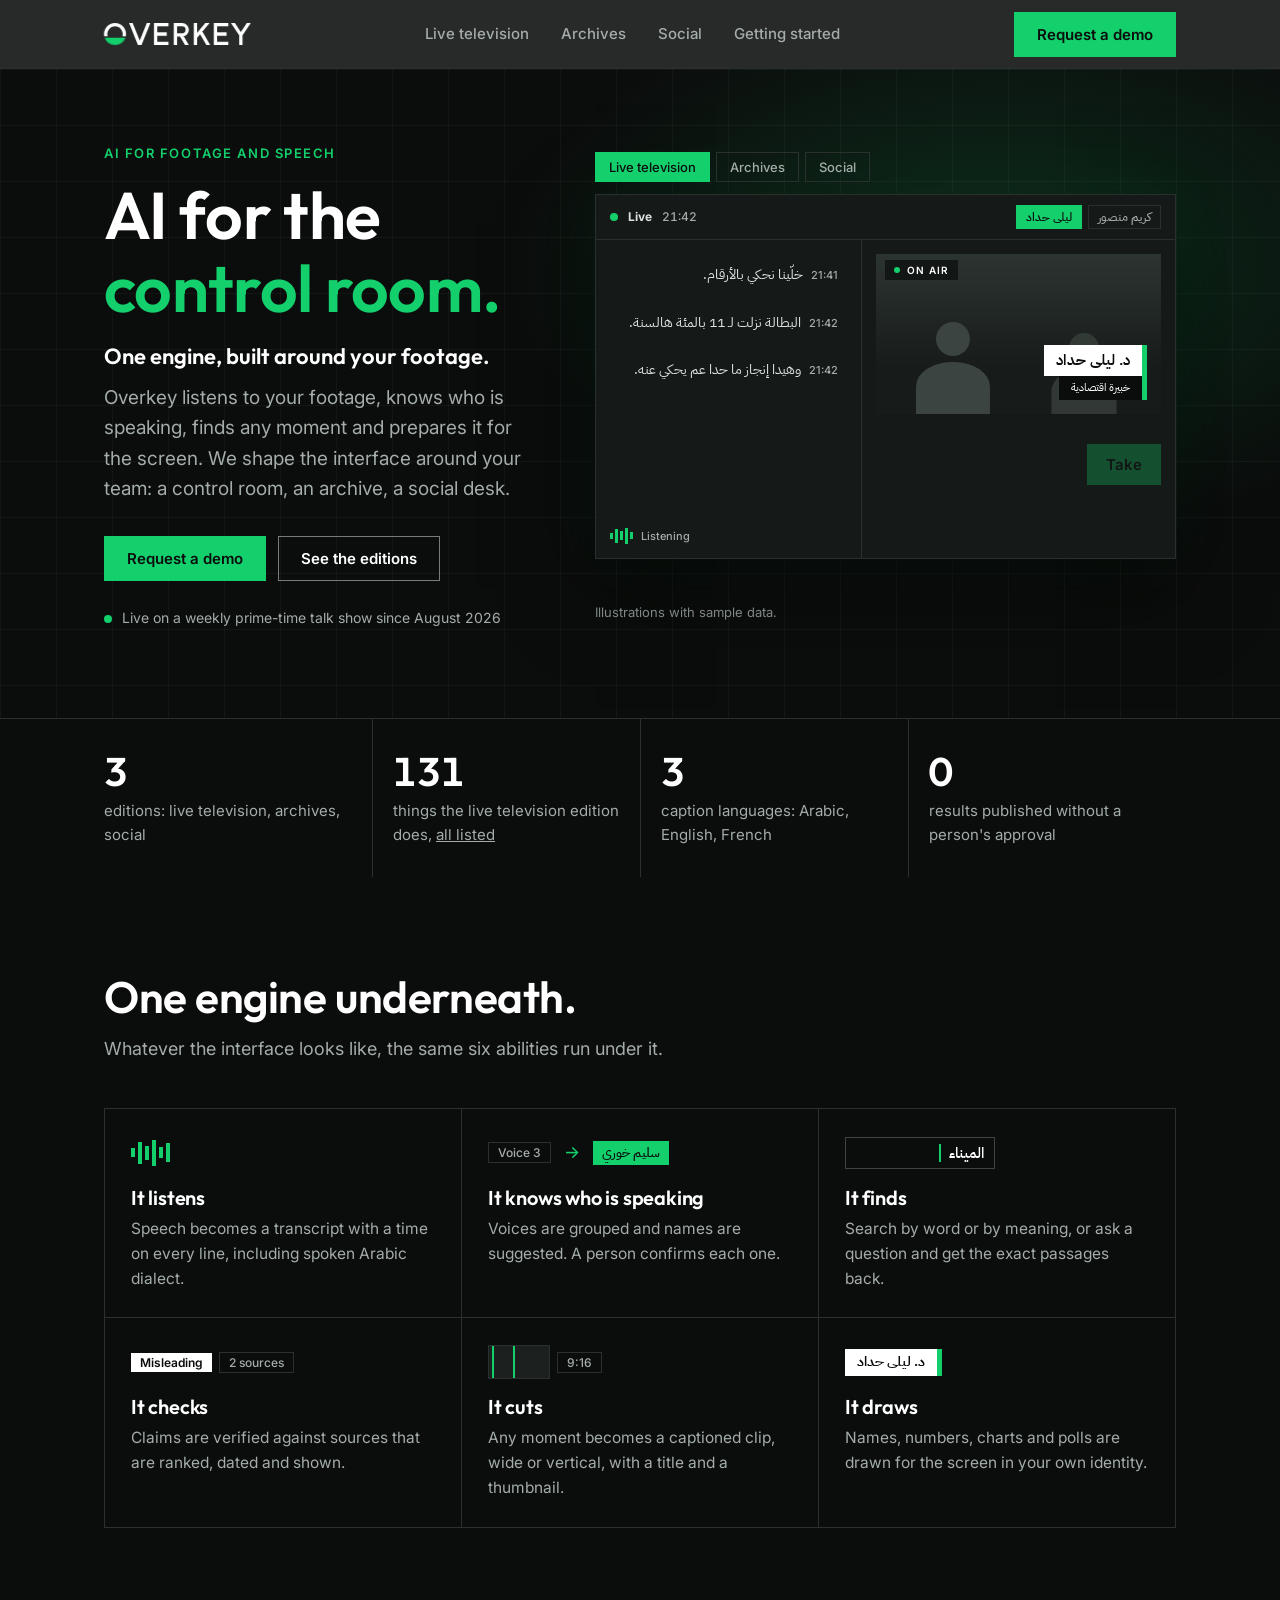
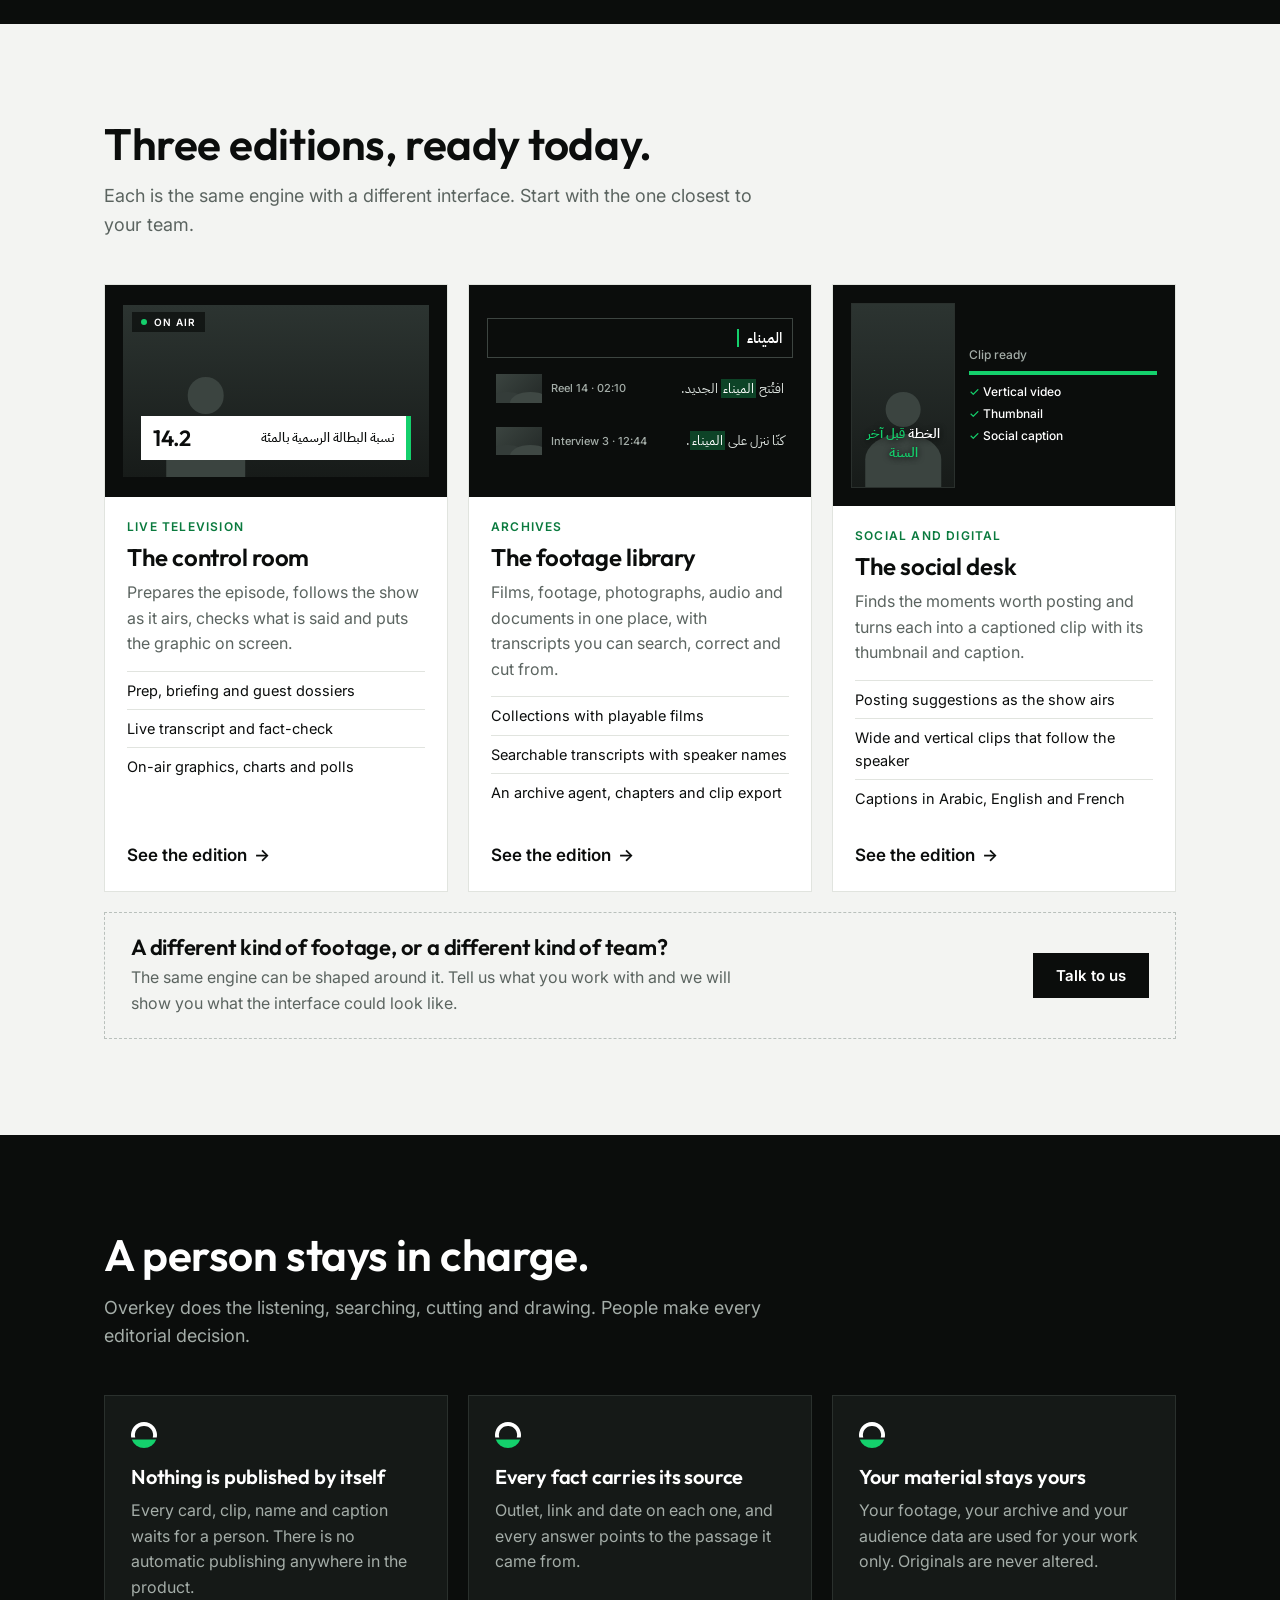
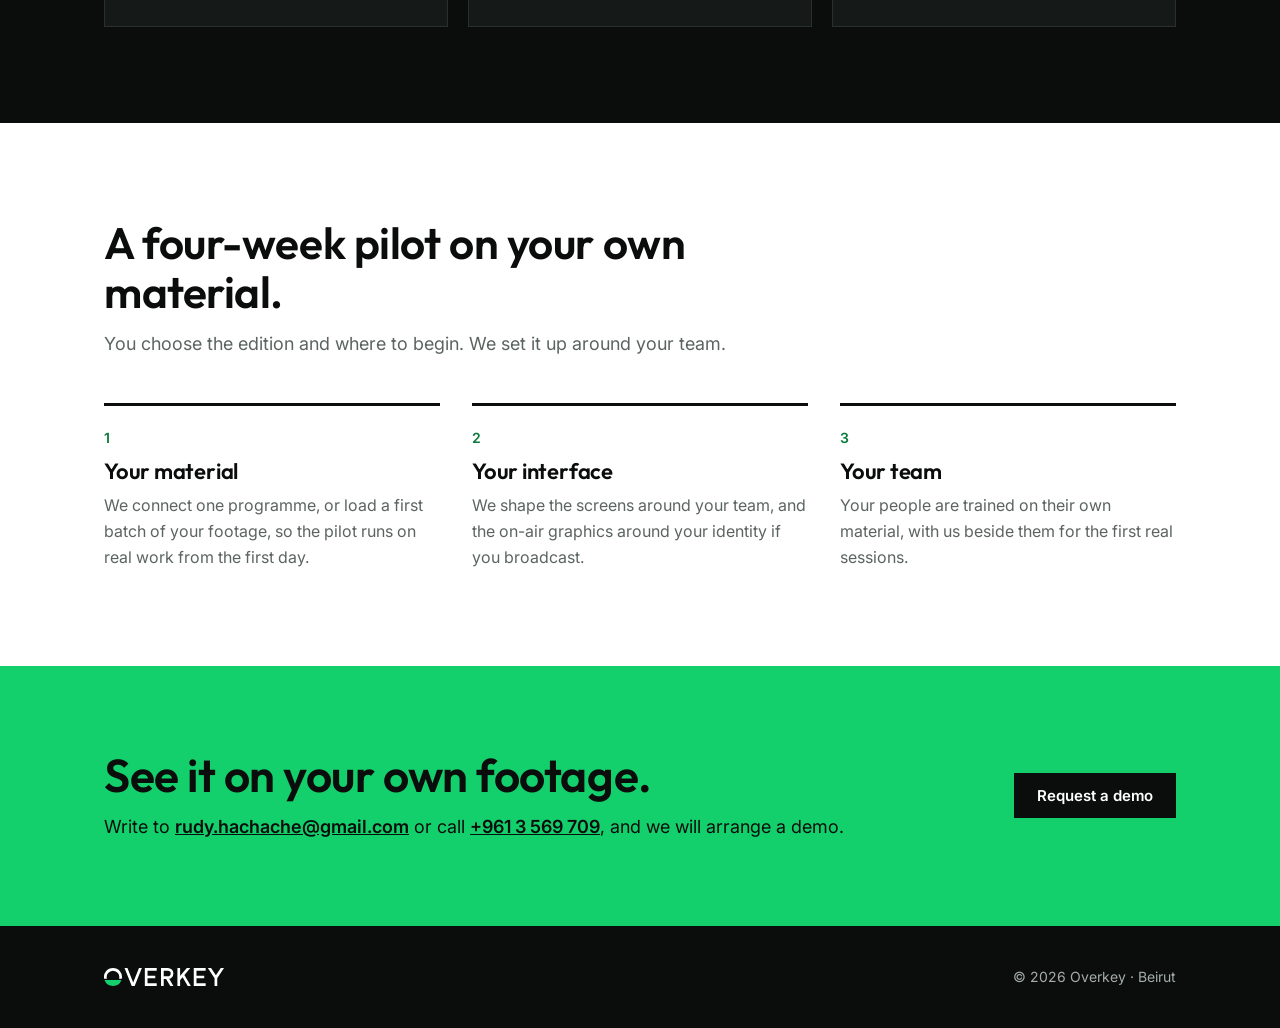
==== commit dfb19a3a: "Platform site: one engine, three editions (live television, archives, social) Co-Authored-By: Claude" ====
--- a/index.html
+++ b/index.html
@@ -3,10 +3,10 @@
 <head>
 <meta charset="utf-8">
 <meta name="viewport" content="width=device-width, initial-scale=1">
-<title>Overkey — AI for the control room</title>
-<meta name="description" content="Overkey prepares the episode, follows the show as it airs, checks what is said and builds the graphic for the screen. A producer approves every step.">
-<meta property="og:title" content="Overkey — AI for the control room">
-<meta property="og:description" content="Prep, live fact-check, on-air graphics, clips, archive and audience tools for live television.">
+<title>Overkey — One engine, built around your footage</title>
+<meta name="description" content="Overkey listens to your footage, knows who is speaking, finds any moment and prepares it for the screen. Editions for live television, archives and social teams.">
+<meta property="og:title" content="Overkey — One engine, built around your footage">
+<meta property="og:description" content="Overkey listens to your footage, knows who is speaking, finds any moment and prepares it for the screen. Editions for live television, archives and social teams.">
 <meta property="og:type" content="website">
 <meta property="og:url" content="https://overkey.ai/">
 <meta property="og:image" content="https://overkey.ai/assets/og.png">
@@ -20,17 +20,17 @@
 <link rel="preconnect" href="https://fonts.gstatic.com" crossorigin>
 <link href="https://fonts.googleapis.com/css2?family=IBM+Plex+Sans+Arabic:wght@400;500;600&family=Inter:wght@400;500;600&family=Outfit:wght@500;600&display=swap" rel="stylesheet">
 <link rel="stylesheet" href="assets/main.css">
+<link rel="stylesheet" href="assets/platform.css">
 </head>
 <body>
-
 <header class="nav">
   <div class="wrap">
-    <a class="logo" href="#top" aria-label="Overkey"><svg viewBox="0 0 667 100" role="img" aria-label="Overkey"><path class="lg-ring" fill="#fff" d="M1.01,60 A50,50 0 1 1 98.99,60 H83.54 A35,35 0 1 0 16.46,60 Z"/><path class="lg-strap" fill="#14D06C" d="M2.98,67 H97.02 A50,50 0 0 1 2.98,67 Z"/><path class="lg-let" fill="#fff" d="M130.2,0 L162.3,79.88 L194.4,0 L210.56,0 L170.38,100 L154.22,100 L114.04,0 Z M227,0 H293 V15 H242 V42.5 H285 V57.5 H242 V85 H293 V100 H227 Z M317,0 H355 A30.75,30.75 0 0 1 355,61.5 H332 V100 H317 Z M332,15 V46.5 H355 A15.75,15.75 0 0 0 355,15 Z M356.47,50.21 L385.66,100 L368.27,100 L343.53,57.79 Z M408,0 L423,0 L423,100 L408,100 Z M415.5,53.31 L460.16,0 L479.73,0 L415.5,76.67 Z M444.48,34.23 L482.7,100 L465.35,100 L431.52,41.77 Z M499,0 H565 V15 H514 V42.5 H557 V57.5 H514 V85 H565 V100 H499 Z M595.01,0 L622,40.48 L648.99,0 L667.01,0 L622,67.52 L576.99,0 Z M614.5,50 L629.5,50 L629.5,100 L614.5,100 Z"/></svg></a>
+    <a class="logo" href="index.html" aria-label="Overkey"><svg viewBox="0 0 667 100" role="img" aria-label="Overkey"><path class="lg-ring" fill="#fff" d="M1.01,60 A50,50 0 1 1 98.99,60 H83.54 A35,35 0 1 0 16.46,60 Z"/><path class="lg-strap" fill="#14D06C" d="M2.98,67 H97.02 A50,50 0 0 1 2.98,67 Z"/><path class="lg-let" fill="#fff" d="M130.2,0 L162.3,79.88 L194.4,0 L210.56,0 L170.38,100 L154.22,100 L114.04,0 Z M227,0 H293 V15 H242 V42.5 H285 V57.5 H242 V85 H293 V100 H227 Z M317,0 H355 A30.75,30.75 0 0 1 355,61.5 H332 V100 H317 Z M332,15 V46.5 H355 A15.75,15.75 0 0 0 355,15 Z M356.47,50.21 L385.66,100 L368.27,100 L343.53,57.79 Z M408,0 L423,0 L423,100 L408,100 Z M415.5,53.31 L460.16,0 L479.73,0 L415.5,76.67 Z M444.48,34.23 L482.7,100 L465.35,100 L431.52,41.77 Z M499,0 H565 V15 H514 V42.5 H557 V57.5 H514 V85 H565 V100 H499 Z M595.01,0 L622,40.48 L648.99,0 L667.01,0 L622,67.52 L576.99,0 Z M614.5,50 L629.5,50 L629.5,100 L614.5,100 Z"/></svg></a>
     <ul>
-      <li><a href="#reel-sec">On screen</a></li>
-      <li><a href="#modules">The interface</a></li>
-      <li><a href="features.html">All features</a></li>
-      <li><a href="#start">Getting started</a></li>
+      <li><a href="tv.html">Live television</a></li>
+      <li><a href="archives.html">Archives</a></li>
+      <li><a href="social.html">Social</a></li>
+      <li><a href="index.html#start">Getting started</a></li>
     </ul>
     <a class="btn key" href="#contact">Request a demo</a>
   </div>
@@ -41,18 +41,25 @@
 <div class="hero">
   <div class="wrap">
     <div>
-      <p class="eyebrow rv">AI for live television</p>
-      <h1 class="rv" style="--d:.08s">AI for the <em>control room.</em></h1>
-      <p class="lede rv" style="--d:.16s">Overkey prepares the episode, follows the show as it airs, checks what is said and builds the graphic for the screen. A producer approves every step.</p>
-      <div class="cta rv" style="--d:.24s">
+      <p class="eyebrow rv">AI for footage and speech</p>
+      <h1 class="rv" style="--d:.08s">AI for the<br><em id="rot">control room.</em></h1>
+      <p class="sub rv" style="--d:.14s">One engine, built around your footage.</p>
+      <p class="lede rv" style="--d:.2s">Overkey listens to your footage, knows who is speaking, finds any moment and prepares it for the screen. We shape the interface around your team: a control room, an archive, a social desk.</p>
+      <div class="cta rv" style="--d:.26s">
         <a class="btn key" href="#contact">Request a demo</a>
-        <a class="btn ghost inv" href="#reel-sec">See it on screen</a>
+        <a class="btn ghost inv" href="#editions">See the editions</a>
       </div>
       <p class="since rv" style="--d:.32s"><span class="live-dot"></span>Live on a weekly prime-time talk show since August 2026</p>
     </div>
 
     <div class="rv" style="--d:.2s">
-      <div class="scene" id="scene" role="img" aria-label="Animation: a guest's claim is caught in the live transcript, checked, and sent to air as a graphic when the producer presses Take">
+      <div class="scene-tabs" role="tablist" aria-label="Editions">
+        <button type="button" data-word="control room.">Live television</button>
+        <button type="button" data-word="archive.">Archives</button>
+        <button type="button" data-word="social desk.">Social</button>
+      </div>
+      <div class="stagebox">
+      <div class="scene sc-tv on" data-hold="900,1100,1000,1100,1900,1500,450,4600" role="img" aria-label="Animation: a guest's claim is caught in the live transcript, checked, and sent to air as a graphic when the producer presses Take">
         <div class="app-bar"><span class="live-dot"></span><b>Live</b><span class="clock">21:42</span><span class="who"><i class="on" dir="rtl">ليلى حداد</i><i dir="rtl">كريم منصور</i></span></div>
         <div class="app-body">
           <div class="tx" dir="rtl">
@@ -80,346 +87,148 @@
           </div>
         </div>
       </div>
-      <p class="note">Illustration with sample data.</p>
+      <div class="scene sc-arch" data-hold="800,1300,1000,1200,1500,700,4200" role="img" aria-label="Animation: a word is searched across an archive, a passage opens at its second in the film, and is saved to a chapter">
+        <div class="app-bar"><b>Archive</b><span class="clock">310 hours · 24 collections</span><span class="who"><i class="on">Search</i><i>Ask the archive</i></span></div>
+        <div class="app-body">
+          <div class="aq">
+            <div class="qbox"><span class="typed">الميناء</span><span class="caret"></span></div>
+            <div class="res" style="--k:0"><span class="th"><i class="hills"></i></span><span class="u-t">Reel 14 · 02:10</span><span class="u-ar" dir="rtl">افتُتح <mark>الميناء</mark> الجديد في ذلك الصيف.</span></div>
+            <div class="res pick" style="--k:1"><span class="th"><i class="hills"></i></span><span class="u-t">Interview 3 · 12:44</span><span class="u-ar" dir="rtl">كنّا ننزل على <mark>الميناء</mark> كل يوم الصبح.</span></div>
+            <div class="res" style="--k:2"><span class="th"><i class="hills"></i></span><span class="u-t">Film 2 · 41:07</span><span class="u-ar" dir="rtl"><mark>الميناء</mark> غيّر وجه المدينة كلّها.</span></div>
+          </div>
+          <div class="av">
+            <div class="pgm"><i class="hills"></i><span class="tc">Interview 3 · 00:12:44</span></div>
+            <div class="pass"><div class="row"><span class="chip ok" dir="rtl">سليم خوري</span><span class="chip line">Name confirmed</span></div><p dir="rtl">كنّا ننزل على الميناء كل يوم الصبح، والبواخر كانت تعبّي المرفأ.</p></div>
+            <div class="act"><span class="btn key save">Save to chapter</span><span class="saved">Saved · Chapter 1</span></div>
+          </div>
+        </div>
+      </div>
+      <div class="scene sc-soc" data-hold="800,1300,1100,1200,1500,1300,4200" role="img" aria-label="Animation: moments worth posting are suggested during a show, one is cut into a vertical clip with captions, and the video, thumbnail and caption come out ready">
+        <div class="app-bar"><span class="live-dot"></span><b>Social</b><span class="clock">21:44</span><span class="who"><i class="on">Suggesting every 3 min</i></span></div>
+        <div class="app-body">
+          <div class="sq">
+            <div class="sug a1"><h6 dir="rtl">وعد على الهواء: الخطة قبل آخر السنة</h6><p dir="rtl">أنا بوعدكن الخطة بتخلص قبل آخر السنة.</p><div class="row"><span class="chip line">21:43 · 24 s</span><span class="chip ok">Export</span></div></div>
+            <div class="sug a2"><h6 dir="rtl">جدل حول رقم البطالة</h6><p dir="rtl">هيدا الرقم مش دقيق أبداً.</p><div class="row"><span class="chip line">21:42 · 31 s</span></div></div>
+          </div>
+          <div class="sv">
+            <div class="reelbox"><div class="fig a"><i></i><i></i></div><div class="cap" dir="rtl">الخطة بتخلص <mark>قبل آخر السنة</mark></div></div>
+            <div class="kit"><span>Building the clip</span><div class="bar"></div><ul><li style="--k:0">Vertical video</li><li style="--k:1">Thumbnail</li><li style="--k:2">Social caption</li></ul></div>
+          </div>
+        </div>
+      </div>
+      </div>
+      <p class="note">Illustrations with sample data.</p>
     </div>
   </div>
 </div>
 
 <div class="strip">
   <div class="wrap">
-    <div class="rv"><b><span data-count="131">131</span></b>things it does, <a href="features.html">all listed</a></div>
-    <div class="rv" style="--d:.08s"><b><span data-count="50">50</span><i>+</i></b>on-air graphic designs</div>
+    <div class="rv"><b><span data-count="3">3</span></b>editions: live television, archives, social</div>
+    <div class="rv" style="--d:.08s"><b><span data-count="131">131</span></b>things the live television edition does, <a href="features.html">all listed</a></div>
     <div class="rv" style="--d:.16s"><b><span data-count="3">3</span></b>caption languages: Arabic, English, French</div>
-    <div class="rv" style="--d:.24s"><b>0</b>cards reach the screen without a producer</div>
+    <div class="rv" style="--d:.24s"><b>0</b>results published without a person's approval</div>
   </div>
 </div>
 
-<section class="dark reel-sec" id="reel-sec">
-  <div class="wrap">
-    <div class="head rv">
-      <h2>What reaches the screen.</h2>
-      <p>Every graphic is drawn in your channel's identity. These are five of the designs, in a neutral look.</p>
-    </div>
-    <div class="rv" id="reel">
-      <div class="tv">
-        <span class="tally">ON AIR</span>
-        <div class="fig a"><i></i><i></i></div>
-        <div class="fig b"><i></i><i></i></div>
-
-        <div class="g g-strap"><div class="box"><b dir="rtl">د. ليلى حداد</b><span dir="rtl">خبيرة اقتصادية</span></div></div>
-
-        <div class="g g-num"><div class="box" dir="rtl">
-          <span class="kick">الرقم</span>
-          <div class="v">14.2</div>
-          <div class="c">نسبة البطالة الرسمية بالمئة</div>
-          <div class="said-line">قيل على الهواء: 11</div>
-        </div></div>
-
-        <div class="g g-chart"><div class="box" dir="rtl">
-          <span class="kick" style="align-self:flex-start">تحقّق</span>
-          <h4>البطالة بالمئة: ما قيل وما تقوله الأرقام</h4>
-          <div class="cols">
-            <div class="col said" style="--h:13.2cqw;--k:0"><b>11</b><i></i><span>قيل على الهواء</span></div>
-            <div class="col" style="--h:17cqw;--k:1"><b>14.2</b><i></i><span>الرسمي 2026</span></div>
-            <div class="col old" style="--h:16.3cqw;--k:2"><b>13.6</b><i></i><span>2025</span></div>
-            <div class="col old" style="--h:15.5cqw;--k:3"><b>12.9</b><i></i><span>2024</span></div>
-          </div>
-        </div></div>
-
-        <div class="g g-poll"><div class="box" dir="rtl">
-          <div>
-            <h4>هل توافق على الخطة الاقتصادية الجديدة؟</h4>
-            <div class="opt"><span>نعم</span><u style="--w:.62;--c:#14D06C"></u><em>62%</em></div>
-            <div class="opt"><span>لا</span><u style="--w:.38"></u><em>38%</em></div>
-          </div>
-          <div class="qr"><i><span></span><span></span><span></span></i>صوّتوا الآن</div>
-        </div></div>
-
-        <div class="g g-then"><div class="box" dir="rtl">
-          <span class="kick">تناقض</span>
-          <div class="p"><small>سنة 2022</small><q>ما في حل إلا بالاقتراض.</q></div>
-          <div class="p now"><small>اليوم</small><q>الاقتراض هو أصل المشكلة.</q></div>
-        </div></div>
-      </div>
-      <div class="reel-nav" role="tablist" aria-label="Graphic designs">
-        <button type="button">Name strap</button>
-        <button type="button">Number</button>
-        <button type="button">Chart</button>
-        <button type="button">Poll</button>
-        <button type="button">Then and now</button>
-      </div>
-      <p class="note">Sample data. Your channel's fonts, colours and shapes replace this look.</p>
-    </div>
-  </div>
-</section>
-
-<section class="ui-sec" id="modules">
-  <div class="wrap">
-    <div class="head rv">
-      <h2>Six modules. Start with the ones you need.</h2>
-      <p>Each one works on its own and shares one transcript, one cast list and one set of sources with the others.</p>
-    </div>
-
+<section class="dark" id="engine">
+  <div class="wrap">
+    <div class="head rv">
+      <h2>One engine underneath.</h2>
+      <p>Whatever the interface looks like, the same six abilities run under it.</p>
+    </div>
+    <div class="caps rv">
+      <div class="capx"><div class="gl"><span class="eqz"><i></i><i></i><i></i><i></i><i></i><i></i></span></div><h3>It listens</h3><p>Speech becomes a transcript with a time on every line, including spoken Arabic dialect.</p></div>
+      <div class="capx"><div class="gl"><span class="chip line">Voice 3</span><span class="arr">→</span><span class="chip ok" dir="rtl">سليم خوري</span></div><h3>It knows who is speaking</h3><p>Voices are grouped and names are suggested. A person confirms each one.</p></div>
+      <div class="capx"><div class="gl"><span class="qbox"><span class="typed">الميناء</span><span class="caret"></span></span></div><h3>It finds</h3><p>Search by word or by meaning, or ask a question and get the exact passages back.</p></div>
+      <div class="capx"><div class="gl"><span class="chip warn">Misleading</span><span class="chip line">2 sources</span></div><h3>It checks</h3><p>Claims are verified against sources that are ranked, dated and shown.</p></div>
+      <div class="capx"><div class="gl"><span class="cropx"></span><span class="chip line">9:16</span></div><h3>It cuts</h3><p>Any moment becomes a captioned clip, wide or vertical, with a title and a thumbnail.</p></div>
+      <div class="capx"><div class="gl"><span class="strapx"><b dir="rtl">د. ليلى حداد</b></span></div><h3>It draws</h3><p>Names, numbers, charts and polls are drawn for the screen in your own identity.</p></div>
+    </div>
+  </div>
+</section>
+
+<section class="ui-sec" id="editions">
+  <div class="wrap">
+    <div class="head rv">
+      <h2>Three editions, ready today.</h2>
+      <p>Each is the same engine with a different interface. Start with the one closest to your team.</p>
+    </div>
+    <div class="eds">
+      <a class="ed rv" href="tv.html">
+        <div class="vis"><div class="mini"><span class="tally">ON AIR</span><div class="fig a"><i></i><i></i></div><div class="plate" dir="rtl"><span>نسبة البطالة الرسمية بالمئة</span><b>14.2</b></div></div></div>
+        <div class="bd">
+          <span class="n">Live television</span>
+          <h3>The control room</h3>
+          <p>Prepares the episode, follows the show as it airs, checks what is said and puts the graphic on screen.</p>
+          <ul><li>Prep, briefing and guest dossiers</li><li>Live transcript and fact-check</li><li>On-air graphics, charts and polls</li></ul>
+          <span class="open">See the edition</span>
+        </div>
+      </a>
+      <a class="ed rv" style="--d:.12s" href="archives.html">
+        <div class="vis">
+          <div class="qbox"><span class="typed">الميناء</span><span class="caret"></span></div>
+          <div class="res" style="--k:0"><span class="th"><i class="hills"></i></span><span class="u-t">Reel 14 · 02:10</span><span class="u-ar" dir="rtl">افتُتح <mark>الميناء</mark> الجديد.</span></div>
+          <div class="res" style="--k:1"><span class="th"><i class="hills"></i></span><span class="u-t">Interview 3 · 12:44</span><span class="u-ar" dir="rtl">كنّا ننزل على <mark>الميناء</mark>.</span></div>
+        </div>
+        <div class="bd">
+          <span class="n">Archives</span>
+          <h3>The footage library</h3>
+          <p>Films, footage, photographs, audio and documents in one place, with transcripts you can search, correct and cut from.</p>
+          <ul><li>Collections with playable films</li><li>Searchable transcripts with speaker names</li><li>An archive agent, chapters and clip export</li></ul>
+          <span class="open">See the edition</span>
+        </div>
+      </a>
+      <a class="ed rv" style="--d:.24s" href="social.html">
+        <div class="vis"><div class="sv"><div class="reelbox" style="width:34%"><div class="fig a"><i></i><i></i></div><div class="cap" dir="rtl">الخطة <mark>قبل آخر السنة</mark></div></div><div class="kit"><span>Clip ready</span><div class="bar"></div><ul><li>Vertical video</li><li>Thumbnail</li><li>Social caption</li></ul></div></div></div>
+        <div class="bd">
+          <span class="n">Social and digital</span>
+          <h3>The social desk</h3>
+          <p>Finds the moments worth posting and turns each into a captioned clip with its thumbnail and caption.</p>
+          <ul><li>Posting suggestions as the show airs</li><li>Wide and vertical clips that follow the speaker</li><li>Captions in Arabic, English and French</li></ul>
+          <span class="open">See the edition</span>
+        </div>
+      </a>
+    </div>
+    <div class="else rv">
+      <div><h3>A different kind of footage, or a different kind of team?</h3><p>The same engine can be shaped around it. Tell us what you work with and we will show you what the interface could look like.</p></div>
+      <a class="btn" href="#contact">Talk to us</a>
+    </div>
+  </div>
+</section>
+
+<section class="dark">
+  <div class="wrap">
+    <div class="head rv">
+      <h2>A person stays in charge.</h2>
+      <p>Overkey does the listening, searching, cutting and drawing. People make every editorial decision.</p>
+    </div>
+    <div class="rules">
+      <div class="rule rv"><img class="mark" src="assets/overkey-mark-reversed.svg" alt=""><h3>Nothing is published by itself</h3><p>Every card, clip, name and caption waits for a person. There is no automatic publishing anywhere in the product.</p></div>
+      <div class="rule rv" style="--d:.12s"><img class="mark" src="assets/overkey-mark-reversed.svg" alt=""><h3>Every fact carries its source</h3><p>Outlet, link and date on each one, and every answer points to the passage it came from.</p></div>
+      <div class="rule rv" style="--d:.24s"><img class="mark" src="assets/overkey-mark-reversed.svg" alt=""><h3>Your material stays yours</h3><p>Your footage, your archive and your audience data are used for your work only. Originals are never altered.</p></div>
+    </div>
+  </div>
+</section>
+
+<section id="start">
+  <div class="wrap">
+    <div class="head rv">
+      <h2>A four-week pilot on your own material.</h2>
+      <p>You choose the edition and where to begin. We set it up around your team.</p>
+    </div>
+    <div class="start">
+      <div class="rv"><h3>Your material</h3><p>We connect one programme, or load a first batch of your footage, so the pilot runs on real work from the first day.</p></div>
+      <div class="rv" style="--d:.15s"><h3>Your interface</h3><p>We shape the screens around your team, and the on-air graphics around your identity if you broadcast.</p></div>
+      <div class="rv" style="--d:.3s"><h3>Your team</h3><p>Your people are trained on their own material, with us beside them for the first real sessions.</p></div>
+    </div>
+  </div>
+</section>
+
+<div class="contact" id="contact">
+  <div class="wrap">
     <div class="rv">
-      <div class="tabs" role="tablist" aria-label="Modules">
-        <button type="button" role="tab" data-tab="prep">Prep</button>
-        <button type="button" role="tab" data-tab="live">Live</button>
-        <button type="button" role="tab" data-tab="cg">On-air graphics</button>
-        <button type="button" role="tab" data-tab="clips">Clips</button>
-        <button type="button" role="tab" data-tab="arch">Archive</button>
-        <button type="button" role="tab" data-tab="aud">Audience</button>
-      </div>
-
-      <div class="win">
-        <div class="win-bar"><i></i><i></i><i></i><b id="win-title">Prep</b><span>Sample data</span></div>
-
-        <div class="panel" data-tab="prep">
-          <div class="pbody p-prep">
-            <div>
-              <div class="u-box">
-                <div class="u-h">Thursday's episode</div>
-                <div class="u-row pop" style="--k:0"><span style="flex:1">Unemployment figures</span><span class="chip line">4 sources</span></div>
-                <div class="u-row pop" style="--k:1"><span style="flex:1">Electricity tariffs</span><span class="chip line">6 sources</span></div>
-                <div class="u-row pop" style="--k:2"><span style="flex:1">Port reconstruction</span><span class="chip line">5 sources</span></div>
-              </div>
-              <div class="u-box">
-                <div class="u-h">Guests</div>
-                <div class="row"><span class="chip" dir="rtl">ليلى حداد</span><span class="chip line" dir="rtl">كريم منصور</span><span class="u-btn">+ Suggest</span></div>
-              </div>
-            </div>
-            <div class="u-box">
-              <div class="row" style="margin-bottom:12px"><b style="font:600 16px Outfit,sans-serif">Dossier</b><span class="chip" dir="rtl">ليلى حداد</span><span class="chip line">7 past appearances</span></div>
-              <div class="u-h">From the archive</div>
-              <div class="u-row pop" style="--k:2"><span class="play"></span><span class="u-t">Ep. 212 · 41:07</span><span class="u-ar" dir="rtl">الدعم ما بيكمّل بهالشكل.</span><span class="u-btn go">Sent → CG</span></div>
-              <div class="u-row pop" style="--k:3"><span class="play"></span><span class="u-t">Ep. 198 · 12:44</span><span class="u-ar" dir="rtl">الحل بيبدا من الكهربا.</span><span class="u-btn">→ CG</span></div>
-              <div class="u-row pop" style="--k:4"><span class="play"></span><span class="u-t">Ep. 176 · 58:20</span><span class="u-ar" dir="rtl">ما في إصلاح بلا محاسبة.</span><span class="u-btn">→ CG</span></div>
-              <div class="u-h" style="margin-top:16px">Contradiction</div>
-              <div class="u-row pop" style="--k:6"><span class="u-t">2022</span><span class="u-ar" dir="rtl">ما في حل إلا بالاقتراض.</span></div>
-              <div class="u-row pop" style="--k:7"><span class="u-t">Today</span><span class="u-ar" dir="rtl">الاقتراض هو أصل المشكلة.</span><span class="u-btn k">+ Briefing</span></div>
-            </div>
-          </div>
-          <div class="pts"><span>This week's topics with dated sources</span><span>Guest dossiers with their past statements</span><span>Questions tied to the facts behind them</span><span>One printable briefing for the team</span></div>
-        </div>
-
-        <div class="panel" data-tab="live">
-          <div class="pbody p-live">
-            <div>
-              <div class="u-h">Who's talking</div>
-              <div class="keys"><span class="on" dir="rtl"><kbd dir="ltr">1</kbd>ليلى حداد</span><span dir="rtl"><kbd dir="ltr">2</kbd>كريم منصور</span><span><kbd>3</kbd>Host</span><span><kbd>0</kbd>Nobody</span></div>
-              <div class="scroller"><div>
-                <div class="ln"><span class="u-t">21:41</span><span class="sp" dir="rtl">ليلى حداد</span><span class="u-ar" dir="rtl">خلّينا نحكي بالأرقام.</span></div>
-                <div class="ln claim"><span class="u-t">21:42</span><span class="sp" dir="rtl">ليلى حداد</span><span class="u-ar" dir="rtl">البطالة نزلت لـ 11 بالمئة هالسنة.</span></div>
-                <div class="ln"><span class="u-t">21:42</span><span class="sp" dir="rtl">كريم منصور</span><span class="u-ar" dir="rtl">هيدا الرقم مش دقيق أبداً.</span></div>
-                <div class="ln"><span class="u-t">21:43</span><span class="sp" dir="rtl">كريم منصور</span><span class="u-ar" dir="rtl">الإحصاءات الرسمية بتقول غير هيك.</span></div>
-                <div class="ln claim"><span class="u-t">21:43</span><span class="sp" dir="rtl">ليلى حداد</span><span class="u-ar" dir="rtl">أنا بوعدكن الخطة بتخلص قبل آخر السنة.</span></div>
-                <div class="ln"><span class="u-t">21:44</span><span class="sp" dir="rtl">كريم منصور</span><span class="u-ar" dir="rtl">منشوف، الناس ناطرة أفعال.</span></div>
-                <div class="ln"><span class="u-t">21:41</span><span class="sp" dir="rtl">ليلى حداد</span><span class="u-ar" dir="rtl">خلّينا نحكي بالأرقام.</span></div>
-                <div class="ln claim"><span class="u-t">21:42</span><span class="sp" dir="rtl">ليلى حداد</span><span class="u-ar" dir="rtl">البطالة نزلت لـ 11 بالمئة هالسنة.</span></div>
-                <div class="ln"><span class="u-t">21:42</span><span class="sp" dir="rtl">كريم منصور</span><span class="u-ar" dir="rtl">هيدا الرقم مش دقيق أبداً.</span></div>
-                <div class="ln"><span class="u-t">21:43</span><span class="sp" dir="rtl">كريم منصور</span><span class="u-ar" dir="rtl">الإحصاءات الرسمية بتقول غير هيك.</span></div>
-                <div class="ln claim"><span class="u-t">21:43</span><span class="sp" dir="rtl">ليلى حداد</span><span class="u-ar" dir="rtl">أنا بوعدكن الخطة بتخلص قبل آخر السنة.</span></div>
-                <div class="ln"><span class="u-t">21:44</span><span class="sp" dir="rtl">كريم منصور</span><span class="u-ar" dir="rtl">منشوف، الناس ناطرة أفعال.</span></div>
-              </div></div>
-            </div>
-            <div>
-              <div class="u-h">Fact-check</div>
-              <div class="u-box pop" style="--k:1">
-                <div class="u-ar" dir="rtl" style="margin-bottom:8px">البطالة نزلت لـ 11 بالمئة هالسنة.</div>
-                <div class="row"><span class="chip">Misleading</span><span class="chip line">2 sources</span><span class="u-btn go" style="margin-left:auto">→ CG</span></div>
-              </div>
-              <div class="u-box pop" style="--k:3">
-                <div class="u-ar" dir="rtl" style="margin-bottom:8px">الإحصاءات الرسمية بتقول غير هيك.</div>
-                <div class="row"><span class="chip ok">True</span><span class="chip line">3 sources</span></div>
-              </div>
-              <div class="u-h" style="margin-top:14px">Moments</div>
-              <div class="u-box pop" style="--k:5">
-                <div class="u-ar" dir="rtl" style="margin-bottom:8px">بوعدكن الخطة بتخلص قبل آخر السنة.</div>
-                <div class="row"><span class="chip line">Promise on air</span><span class="u-btn" style="margin-left:auto">→ CG</span></div>
-              </div>
-            </div>
-          </div>
-          <div class="pts"><span>Running transcript with who is speaking</span><span>Claims checked against ranked sources</span><span>Talk time and tone analysis at the break</span><span>Quotable moments flagged for the team</span></div>
-        </div>
-
-        <div class="panel" data-tab="cg">
-          <div class="pbody p-cg">
-            <div>
-              <div class="u-h">Cards · <span dir="rtl">ليلى حداد</span></div>
-              <div class="tiles">
-                <div class="tile" style="--k:0"><span class="u-t">Fact-check</span><span class="u-ar" dir="rtl">البطالة نزلت لـ 11 بالمئة.</span><div class="row"><span class="chip">Misleading</span></div></div>
-                <div class="tile" style="--k:1"><span class="u-t">Number</span><span class="u-ar" dir="rtl">نسبة البطالة الرسمية</span><div class="row"><span class="chip line">Lower third</span></div></div>
-                <div class="tile" style="--k:2"><span class="u-t">Archive quote</span><span class="u-ar" dir="rtl">ما في إصلاح بلا محاسبة.</span><div class="row"><span class="chip line">Side box</span></div></div>
-                <div class="tile" style="--k:3"><span class="u-t">Chart</span><span class="u-ar" dir="rtl">البطالة بالمئة</span><div class="row"><span class="chip line">Full screen</span></div></div>
-                <div class="tile" style="--k:4"><span class="u-t">Poll</span><span class="u-ar" dir="rtl">هل توافق على الخطة؟</span><div class="row"><span class="chip ok">Voting open</span></div></div>
-                <div class="tile" style="--k:5"><span class="u-t">Then and now</span><span class="u-ar" dir="rtl">الاقتراض هو أصل المشكلة.</span><div class="row"><span class="chip line">Full screen</span></div></div>
-              </div>
-            </div>
-            <div>
-              <div class="u-h">Preview</div>
-              <div class="mini"><div class="fig a"><i></i><i></i></div><div class="plate" dir="rtl"><span>نسبة البطالة الرسمية بالمئة</span><b>14.2</b></div></div>
-              <div class="row" style="margin-top:12px"><span class="u-btn" style="padding:7px 14px;font-size:13px">Preview</span><span class="u-btn go pulse-btn" style="padding:7px 18px;font-size:13px">Take</span><span class="u-t" style="margin-left:auto">Within the word budget</span></div>
-            </div>
-          </div>
-          <div class="pts"><span>Name straps, numbers, quotes and charts</span><span>Drawn in your channel's identity</span><span>Preview, then Take, from one page</span><span>Word budgets so every card fits</span></div>
-        </div>
-
-        <div class="panel" data-tab="clips">
-          <div class="pbody p-clips">
-            <div>
-              <div class="vid"><div class="fig a"><i></i><i></i></div><div class="fig b"><i></i><i></i></div><div class="crop"><b dir="rtl">البطالة نزلت لـ <mark>11 بالمئة</mark></b></div></div>
-              <div class="tl2"><div class="range"></div><div class="ph"></div></div>
-              <div class="row" style="margin-top:8px"><span class="u-t">In 41:02.10</span><span class="u-t">Out 41:27.40</span><span class="u-t" style="margin-left:auto">25.3 s</span></div>
-            </div>
-            <div>
-              <div class="u-h">Look</div>
-              <div class="row" style="margin-bottom:14px"><span class="seg"><span>16:9</span><span class="on">9:16</span></span><span class="chip ok">Follow speaker</span></div>
-              <div class="u-h">Captions</div>
-              <div class="row" style="margin-bottom:8px"><span class="seg"><span class="on">AR</span><span>EN</span><span>FR</span></span></div>
-              <div class="u-row pop" style="--k:1"><span class="u-t">0.0</span><span class="u-ar" dir="rtl">خلّينا نحكي بالأرقام.</span></div>
-              <div class="u-row pop" style="--k:2"><span class="u-t">2.4</span><span class="u-ar" dir="rtl">البطالة نزلت لـ 11 بالمئة.</span></div>
-              <div class="u-row pop" style="--k:3"><span class="u-t">5.1</span><span class="u-ar" dir="rtl">وهيدا إنجاز ما حدا عم يحكي عنه.</span></div>
-              <div class="row" style="margin-top:14px"><span class="u-btn go pulse-btn" style="padding:7px 18px;font-size:13px">Export</span></div>
-            </div>
-          </div>
-          <div class="pts"><span>16:9 or vertical, following the speaker</span><span>Burned captions you can edit line by line</span><span>Title, thumbnail and social caption</span><span>Posting suggestions during the show</span></div>
-        </div>
-
-        <div class="panel" data-tab="arch">
-          <div class="pbody p-arch">
-            <div>
-              <div class="search"><span class="typed" dir="rtl">البطالة</span><span class="caret"></span><span class="u-t pop" style="--k:6">Said 312 times · 96 episodes</span></div>
-              <div style="margin-top:6px">
-                <div class="u-row pop" style="--k:7"><span class="play"></span><span class="u-t">Ep. 198 · 12:44</span><span class="u-ar" dir="rtl">أزمة <mark>البطالة</mark> أكبر من أي رقم رسمي.</span><span class="u-btn">Export</span></div>
-                <div class="u-row pop" style="--k:8"><span class="play"></span><span class="u-t">Ep. 176 · 58:20</span><span class="u-ar" dir="rtl"><mark>البطالة</mark> عند الشباب هيي الخطر الحقيقي.</span><span class="u-btn">Export</span></div>
-                <div class="u-row pop" style="--k:9"><span class="play"></span><span class="u-t">Ep. 151 · 07:02</span><span class="u-ar" dir="rtl">ما حدا عم يعالج <mark>البطالة</mark> بجدّية.</span><span class="u-btn">Export</span></div>
-              </div>
-            </div>
-            <div class="u-box">
-              <div class="u-h">Times said, by year</div>
-              <div class="years">
-                <div style="--h:28%;--k:0"><i></i>2021</div>
-                <div style="--h:41%;--k:1"><i></i>2022</div>
-                <div style="--h:66%;--k:2"><i></i>2023</div>
-                <div style="--h:52%;--k:3"><i></i>2024</div>
-                <div style="--h:74%;--k:4"><i></i>2025</div>
-                <div style="--h:92%;--k:5"><i></i>2026</div>
-              </div>
-            </div>
-          </div>
-          <div class="pts"><span>Find what a guest said, and when</span><span>Count how often a word was said on air</span><span>Promises compared with what happened</span><span>Play or export the exact moment</span></div>
-        </div>
-
-        <div class="panel" data-tab="aud">
-          <div class="pbody p-aud">
-            <div class="phone">
-              <div class="u-t">Tonight's vote · 1,204 votes</div>
-              <h5 dir="rtl">هل توافق على الخطة الاقتصادية الجديدة؟</h5>
-              <div class="vote" dir="rtl" style="--w:.62;--c:#C9F5DC"><span>نعم</span><em>62%</em></div>
-              <div class="vote" dir="rtl" style="--w:.38;--c:#E9ECE8"><span>لا</span><em>38%</em></div>
-              <div class="aired pop" style="--k:5">
-                <div class="row" style="margin-bottom:6px"><span class="chip">Misleading</span><span class="u-t">Aired 21:42</span></div>
-                <div class="u-ar" dir="rtl">البطالة نزلت لـ 11 بالمئة هالسنة.</div>
-                <div class="u-t" style="margin-top:6px;text-decoration:underline">Sources (2)</div>
-              </div>
-            </div>
-            <div>
-              <div class="row" style="margin-bottom:12px"><div class="u-h" style="margin:0">Phone companion</div><span class="switch"></span><span class="u-t">On · 3,410 watching</span></div>
-              <div class="ask pop" style="--k:2"><b>Put this card on the phones?</b><span class="u-btn go pulse-btn">Yes, send</span><span class="u-btn">No</span></div>
-              <div class="u-h" style="margin-top:18px">Viewer questions · suggested</div>
-              <div class="u-row pop" style="--k:4"><span class="u-t">Rana</span><span class="u-ar" dir="rtl">ليش الأسعار بعدها عم تطلع؟</span><span class="u-btn">→ CG</span></div>
-              <div class="u-row pop" style="--k:5"><span class="u-t">Sami</span><span class="u-ar" dir="rtl">أيمتى بتبلّش الخطة فعلياً؟</span><span class="u-btn">→ CG</span></div>
-            </div>
-          </div>
-          <div class="pts"><span>Live voting from a QR code</span><span>Aired cards on the phone, with sources</span><span>Viewer questions, the best ones first</span><span>Clips viewers can share</span></div>
-        </div>
-      </div>
-      <p class="more"><a href="features.html">Everything Overkey does: 131 things, listed →</a></p>
-    </div>
-  </div>
-</section>
-
-<section id="flow">
-  <div class="wrap">
-    <div class="head rv">
-      <h2>From a sentence to the screen in three steps.</h2>
-      <p>A guest says a number. This is what the control room sees next.</p>
-    </div>
-    <div class="steps">
-      <div class="step rv">
-        <small>1 · Heard</small>
-        <h3>The line is caught</h3>
-        <div class="tl" dir="rtl">
-          <p><time dir="ltr">21:41</time><span>خلّينا نحكي بالأرقام.</span></p>
-          <p class="hit"><time dir="ltr">21:42</time><span>البطالة نزلت لـ 11 بالمئة هالسنة.</span></p>
-          <p><time dir="ltr">21:42</time><span>وهيدا إنجاز ما حدا عم يحكي عنه.</span></p>
-        </div>
-        <p class="foot">The transcript marks claims, numbers and promises as they are said.</p>
-      </div>
-      <div class="step rv" style="--d:.12s">
-        <small>2 · Checked</small>
-        <h3>The claim is verified</h3>
-        <div class="cardmock">
-          <div class="row"><span class="chip">Misleading</span><span class="chip line">21:42</span></div>
-          <div class="big"><span class="was">11</span><span class="arr">→</span>14.2</div>
-          <div class="row"><span class="chip ok">Tier 5</span><span class="chip line">Official statistics, 03/2026</span></div>
-        </div>
-        <p class="foot">Each verdict shows its sources, ranked on a credibility list your newsroom controls.</p>
-      </div>
-      <div class="step rv" style="--d:.24s">
-        <small>3 · Aired</small>
-        <h3>You take it</h3>
-        <div class="mini" id="mini"><span class="tally">ON AIR</span><div class="fig a"><i></i><i></i></div><div class="plate" dir="rtl"><span>نسبة البطالة الرسمية بالمئة</span><b>14.2</b></div></div>
-        <div class="take-row"><button type="button" class="btn key pulse-btn" id="take">Take</button><span id="take-note">Press it. Nothing reaches the screen any other way.</span></div>
-      </div>
-    </div>
-    <p class="note">Sample data.</p>
-  </div>
-</section>
-
-<section class="dark">
-  <div class="wrap">
-    <div class="head rv">
-      <h2>The producer stays in charge.</h2>
-      <p>Overkey does the reading, searching and drawing. People make every editorial decision.</p>
-    </div>
-    <div class="rules">
-      <div class="rule rv">
-        <img class="mark" src="assets/overkey-mark-reversed.svg" alt="">
-        <h3>Nothing airs by itself</h3>
-        <p>Every card, clip and caption waits for a person. There is no automatic publishing anywhere in the product.</p>
-      </div>
-      <div class="rule rv" style="--d:.12s">
-        <img class="mark" src="assets/overkey-mark-reversed.svg" alt="">
-        <h3>Every fact carries its source</h3>
-        <p>Outlet, link and date on each one. A number resting on a weak source is flagged before it reaches the screen.</p>
-      </div>
-      <div class="rule rv" style="--d:.24s">
-        <img class="mark" src="assets/overkey-mark-reversed.svg" alt="">
-        <h3>Your material stays yours</h3>
-        <p>Your archive, your graphics and your audience data are used for your programmes only.</p>
-      </div>
-    </div>
-  </div>
-</section>
-
-<section id="start">
-  <div class="wrap">
-    <div class="head rv">
-      <h2>A four-week pilot on one programme.</h2>
-      <p>You choose the programme and the modules. We set it up around your team.</p>
-    </div>
-    <div class="start">
-      <div class="rv"><h3>Your look</h3><p>We rebuild the on-air graphics in your channel's identity, so every card looks like yours from the first day.</p></div>
-      <div class="rv" style="--d:.15s"><h3>Your archive</h3><p>Past episodes are transcribed and indexed, and your guest list becomes the cast the system knows.</p></div>
-      <div class="rv" style="--d:.3s"><h3>Your team</h3><p>Producers and the control room are trained on a rehearsal, then on a live episode with us in the room.</p></div>
-    </div>
-  </div>
-</section>
-
-<div class="contact" id="contact">
-  <div class="wrap">
-    <div class="rv">
-      <h2>See it on your own programme.</h2>
+      <h2>See it on your own footage.</h2>
       <p>Write to <a class="mail" href="mailto:rudy.hachache@gmail.com?subject=Overkey%20demo">rudy.hachache@gmail.com</a> or call <a class="mail" href="tel:+9613569709">+961 3 569 709</a>, and we will arrange a demo.</p>
     </div>
     <a class="btn rv" style="--d:.12s" href="mailto:rudy.hachache@gmail.com?subject=Overkey%20demo">Request a demo</a>
--- a/assets/platform.css
+++ b/assets/platform.css
@@ -0,0 +1,172 @@
+/* Overkey — platform pages: several editions of one engine. Loaded after main.css. */
+.scene { display: none; }
+.scene.on { display: block; animation: panelIn 0.5s var(--ease); }
+.scene-tabs { display: flex; gap: 6px; margin-bottom: 12px; flex-wrap: wrap; }
+.scene-tabs button { background: transparent; border: 1px solid var(--panel-line); color: var(--on-ink-mute); font: 500 13px Inter, sans-serif; padding: 6px 13px; cursor: pointer; transition: color 0.2s, border-color 0.2s, background 0.2s; }
+.scene-tabs button:hover { color: #fff; border-color: #4A524E; }
+.scene-tabs button.on { color: var(--ink); background: var(--green); border-color: var(--green); }
+#rot { display: inline-block; white-space: nowrap; }
+.hero h1.h-sm { font-size: clamp(34px, 4.1vw, 52px); }
+#rot.in { animation: rotIn 0.6s var(--ease); }
+@keyframes rotIn { from { opacity: 0; transform: translateY(0.35em); } }
+.hero .sub { font: 600 22px/1.3 Outfit, sans-serif; color: #fff; margin-top: 18px; }
+.hero .sub + .lede { margin-top: 12px; }
+.hills { position: absolute; inset: 0; overflow: hidden; }
+.hills::before, .hills::after { content: ""; position: absolute; border-radius: 50%; }
+.hills::before { left: -20%; right: 35%; bottom: -34%; height: 72%; background: var(--l1, #343C39); }
+.hills::after { left: 30%; right: -20%; bottom: -42%; height: 78%; background: var(--l2, #3F4844); }
+
+/* archive scene */
+.sc-arch .app-body, .sc-soc .app-body { grid-template-columns: minmax(0, 1fr) minmax(0, 1fr); }
+.aq { padding: 14px; border-right: 1px solid var(--panel-line); display: flex; flex-direction: column; gap: 8px; }
+.qbox { display: flex; align-items: center; gap: 8px; border: 1px solid #3D4541; padding: 8px 10px; direction: rtl; min-height: 40px; }
+.qbox .typed { font: 500 15px var(--ar); color: #fff; clip-path: inset(0 0 0 100%); }
+.s1 .qbox .typed, .ed .qbox .typed, .capx .qbox .typed { animation: typeR 1s steps(7) both; }
+.qbox .caret { width: 2px; height: 18px; background: var(--green); animation: blink 0.9s infinite; }
+.res { display: flex; gap: 9px; align-items: center; padding: 7px 8px; border: 1px solid transparent; opacity: 0; transform: translateY(8px); transition: opacity 0.4s, transform 0.4s var(--ease), border-color 0.3s, background 0.3s; transition-delay: calc(var(--k, 0) * 0.12s); }
+.s2 .res, .ed .res { opacity: 1; transform: none; }
+.s3 .res.pick { border-color: var(--green); background: rgba(20, 208, 108, 0.1); }
+.res .th { position: relative; width: 46px; aspect-ratio: 16 / 10; background: linear-gradient(135deg, #3B4440, #232927); flex: none; overflow: hidden; }
+.res .u-ar { color: #DDE3DF; font-size: 13px; }
+.res mark { background: rgba(20, 208, 108, 0.28); color: #fff; padding: 0 2px; }
+.res .u-t { color: var(--on-ink-mute); }
+.av { padding: 14px; display: flex; flex-direction: column; gap: 10px; }
+.tc { position: absolute; left: 4%; bottom: 6%; font: 600 11px Inter, sans-serif; background: rgba(11, 13, 12, 0.72); color: #fff; padding: 2px 7px; opacity: 0; transition: opacity 0.3s; z-index: 2; }
+.s3 .tc { opacity: 1; }
+.pass { background: var(--panel-2); border: 1px solid var(--panel-line); padding: 10px 12px; opacity: 0; transform: translateY(10px); transition: opacity 0.45s, transform 0.45s var(--ease); }
+.s4 .pass { opacity: 1; transform: none; }
+.pass p { font: 400 13.5px/1.6 var(--ar); color: #DDE3DF; text-align: right; margin-top: 7px; }
+.act { display: flex; gap: 10px; align-items: center; min-height: 40px; }
+.save { opacity: 0.3; padding: 8px 14px; font-size: 13px; transition: opacity 0.3s, transform 0.15s, box-shadow 0.3s; }
+.s4 .save { opacity: 1; }
+.s5 .save { transform: scale(0.92); box-shadow: 0 0 0 7px rgba(20, 208, 108, 0.28); }
+.s6 .save { box-shadow: none; transform: none; }
+.saved { opacity: 0; transition: opacity 0.4s; font: 500 12px Inter, sans-serif; color: var(--green); }
+.s6 .saved { opacity: 1; }
+
+/* social scene */
+.sq { padding: 14px; border-right: 1px solid var(--panel-line); display: flex; flex-direction: column; gap: 10px; }
+.sug { background: var(--panel-2); border: 1px solid var(--panel-line); padding: 10px 12px; opacity: 0; transform: translateY(10px); transition: opacity 0.45s, transform 0.45s var(--ease), border-color 0.3s; }
+.s1 .sug.a1, .s2 .sug.a2 { opacity: 1; transform: none; }
+.s3 .sug.a1 { border-color: var(--green); }
+.sug h6 { margin: 0 0 4px; font: 600 13.5px/1.5 var(--ar); color: #fff; text-align: right; }
+.sug p { font: 400 12.5px/1.5 var(--ar); color: var(--on-ink-mute); text-align: right; }
+.sug .row { margin-top: 8px; }
+.sv { padding: 14px; display: flex; gap: 14px; align-items: center; }
+.reelbox { position: relative; width: 44%; aspect-ratio: 9 / 16; background: linear-gradient(180deg, #2C3431, #171B19); overflow: hidden; border: 1px solid var(--panel-line); flex: none; }
+.reelbox .fig { width: 74%; left: 13%; }
+.reelbox .cap { position: absolute; left: 6%; right: 6%; bottom: 13%; text-align: center; font: 600 13px/1.5 var(--ar); color: #fff; text-shadow: 0 1px 6px #000; opacity: 0; transition: opacity 0.3s; }
+.s4 .cap, .ed .cap { opacity: 1; }
+.cap mark { background: none; color: var(--green); }
+.kit { flex: 1; display: flex; flex-direction: column; gap: 9px; font: 500 12px Inter, sans-serif; color: var(--on-ink-mute); min-width: 0; }
+.kit .bar { height: 4px; background: var(--panel-line); position: relative; }
+.kit .bar::after { content: ""; position: absolute; inset: 0; background: var(--green); transform-origin: left; transform: scaleX(0); transition: transform 1.2s linear; }
+.s5 .kit .bar::after, .ed .kit .bar::after { transform: scaleX(1); }
+.kit ul { list-style: none; margin: 0; padding: 0; display: grid; gap: 7px; }
+.kit li { opacity: 0.25; transition: opacity 0.3s, color 0.3s; transition-delay: calc(var(--k, 0) * 0.18s); }
+.kit li::before { content: "\2713\00a0"; color: var(--green); }
+.s6 .kit li, .ed .kit li { opacity: 1; color: #fff; }
+
+/* what the engine does */
+.caps { display: grid; grid-template-columns: repeat(3, minmax(0, 1fr)); gap: 1px; background: var(--panel-line); border: 1px solid var(--panel-line); }
+.capx { background: var(--ink); padding: 26px; transition: background 0.3s; }
+.capx:hover { background: var(--panel); }
+.capx .gl { height: 36px; display: flex; align-items: center; gap: 7px; margin-bottom: 16px; }
+.capx h3 { font-size: 20px; margin-bottom: 8px; }
+.capx p { color: var(--on-ink-mute); font-size: 15.5px; }
+.eqz { display: flex; align-items: center; gap: 3px; height: 26px; }
+.eqz i { width: 4px; background: var(--green); animation: eq 0.9s ease-in-out infinite alternate; }
+.eqz i:nth-child(1) { height: 9px; animation-delay: -0.2s; }
+.eqz i:nth-child(2) { height: 22px; animation-delay: -0.5s; }
+.eqz i:nth-child(3) { height: 14px; animation-delay: -0.1s; }
+.eqz i:nth-child(4) { height: 26px; animation-delay: -0.7s; }
+.eqz i:nth-child(5) { height: 11px; animation-delay: -0.35s; }
+.eqz i:nth-child(6) { height: 19px; animation-delay: -0.6s; }
+.capx .qbox { padding: 4px 10px; min-height: 0; width: 150px; }
+.strapx b { display: block; background: #fff; color: var(--ink); font: 600 14px/1.4 var(--ar); padding: 3px 12px 4px; border-right: 5px solid var(--green); animation: plateLoop 6s infinite; }
+.cropx { position: relative; width: 62px; height: 34px; background: var(--panel-2); border: 1px solid var(--panel-line); overflow: hidden; }
+.cropx::after { content: ""; position: absolute; top: 0; bottom: 0; width: 32%; left: 8%; outline: 2px solid var(--green); animation: follow 5s ease-in-out infinite alternate; }
+
+/* editions */
+.eds { display: grid; grid-template-columns: repeat(3, minmax(0, 1fr)); gap: 20px; }
+.ed { display: flex; flex-direction: column; background: #fff; border: 1px solid var(--line); text-decoration: none; color: inherit; transition: transform 0.3s var(--ease), box-shadow 0.3s, border-color 0.3s; }
+.ed:hover { transform: translateY(-6px); box-shadow: 0 24px 50px rgba(11, 13, 12, 0.14); border-color: var(--ink); }
+.ed .vis { background: var(--ink); padding: 18px; min-height: 212px; display: flex; flex-direction: column; justify-content: center; gap: 8px; }
+.ed .vis .sv { padding: 0; }
+.ed .mini .plate { animation: plateLoop 7s infinite; }
+.ed .bd { padding: 22px; display: flex; flex-direction: column; gap: 10px; flex: 1; }
+.ed .n { font: 600 12px Inter, sans-serif; letter-spacing: 0.1em; text-transform: uppercase; color: var(--green-deep); }
+.ed h3 { font-size: 24px; }
+.ed .bd p { color: var(--mute); font-size: 16px; }
+.ed .bd ul { list-style: none; margin: 4px 0 0; padding: 0; font-size: 14.5px; }
+.ed .bd li { padding: 7px 0; border-top: 1px solid var(--line); }
+.ed .open { margin-top: auto; padding-top: 14px; font-weight: 600; }
+.ed .open::after { content: "\2192"; display: inline-block; margin-left: 7px; transition: transform 0.2s; }
+.ed:hover .open::after { transform: translateX(6px); }
+.else { margin-top: 20px; display: flex; align-items: center; justify-content: space-between; gap: 20px; flex-wrap: wrap; border: 1.5px dashed #B9C0BC; padding: 22px 26px; }
+.else h3 { font-size: 22px; margin-bottom: 6px; }
+.else p { color: var(--mute); font-size: 16px; max-width: 40em; }
+
+/* archive and social edition screens */
+.kpis { display: grid; grid-template-columns: repeat(4, minmax(0, 1fr)); border: 1px solid var(--line); margin-bottom: 14px; }
+.kpis div { padding: 10px 14px; border-left: 1px solid var(--line); font-size: 12px; color: var(--mute); }
+.kpis div:first-child { border-left: 0; }
+.kpis b { display: block; font: 600 22px/1.2 Outfit, sans-serif; color: var(--ink); }
+.cards4 { display: grid; grid-template-columns: repeat(4, minmax(0, 1fr)); gap: 12px; }
+.acard { border: 1px solid var(--line); background: #fff; transition: transform 0.25s var(--ease), box-shadow 0.25s; }
+.acard:hover { transform: translateY(-3px); box-shadow: 0 12px 26px rgba(11, 13, 12, 0.1); }
+.acard .th { position: relative; aspect-ratio: 4 / 3; overflow: hidden; background: linear-gradient(170deg, #D3D8D4, #A9B1AC); --l1: #8E9692; --l2: #7C8580; }
+.acard .th .u-t { position: absolute; right: 6px; bottom: 6px; background: rgba(11, 13, 12, 0.75); color: #fff; padding: 1px 6px; z-index: 2; }
+.acard .bd { padding: 10px 12px 12px; display: grid; gap: 6px; }
+.acard b { font: 600 15px/1.3 Outfit, sans-serif; }
+.pbar { height: 4px; background: var(--line); position: relative; }
+.pbar::after { content: ""; position: absolute; inset: 0; background: var(--green); transform-origin: left; transform: scaleX(var(--w)); animation: fill 1s var(--ease) both; animation-delay: calc(var(--k, 0) * 0.15s + 0.3s); }
+.p-lib, .p-sug { grid-template-columns: minmax(0, 1fr); }
+.p-film, .p-ask, .p-res, .p-kit { grid-template-columns: minmax(0, 1fr) minmax(0, 1fr); }
+.vid .tc { opacity: 1; }
+.act-ln { animation: actLn 8s infinite; animation-delay: calc(var(--k) * 2s); padding-left: 8px; padding-right: 8px; }
+@keyframes actLn { 0%, 24% { background: #E8FAF0; box-shadow: inset 3px 0 0 var(--green); } 26%, 100% { background: transparent; box-shadow: none; } }
+.agent { border: 1px solid var(--ink); padding: 14px; }
+.agent .q { font: 600 15px/1.5 var(--ar); text-align: right; margin-bottom: 8px; }
+.agent .a { font: 400 14px/1.7 var(--ar); text-align: right; color: #2B312E; }
+.board { display: grid; grid-template-columns: 1fr 1fr; gap: 10px; }
+.chap { background: var(--mist); padding: 10px; display: grid; gap: 8px; align-content: start; }
+.chap > b { font: 600 13px Inter, sans-serif; }
+.chap .u-box { padding: 9px 10px; margin: 0; }
+.sugs { display: grid; grid-template-columns: repeat(3, minmax(0, 1fr)); gap: 12px; }
+.sugs .u-box { margin: 0; display: grid; gap: 8px; align-content: start; }
+.sugs h6 { margin: 0; font: 600 15px/1.5 var(--ar); text-align: right; }
+.thumb { position: relative; aspect-ratio: 16 / 9; background: linear-gradient(180deg, #2C3431, #171B19); overflow: hidden; display: flex; align-items: flex-end; justify-content: flex-end; padding: 6%; }
+.thumb b { position: relative; font: 600 clamp(15px, 2.1vw, 22px)/1.4 var(--ar); color: #fff; text-align: right; max-width: 72%; }
+.thumb b mark { background: var(--green); color: var(--ink); padding: 0 6px; }
+.hl { animation: hl 9s infinite; animation-delay: calc(var(--k) * 3s); padding-left: 8px; padding-right: 8px; }
+@keyframes hl { 0%, 31% { background: #E8FAF0; box-shadow: inset 3px 0 0 var(--green); } 33%, 100% { background: transparent; box-shadow: none; } }
+.capbox { border: 1px solid var(--line); padding: 12px; font: 400 14px/1.7 var(--ar); text-align: right; }
+.band { background: var(--mist); padding: 64px 0; }
+.band h2 { font-size: clamp(26px, 3.2vw, 38px); max-width: 20em; }
+.band p { margin-top: 14px; color: var(--mute); font-size: 18px; max-width: 40em; }
+.groups { padding: 40px 0 20px; }
+
+@media (max-width: 900px) {
+  .caps, .eds, .sugs { grid-template-columns: minmax(0, 1fr); }
+  .cards4 { grid-template-columns: repeat(2, minmax(0, 1fr)); }
+  .kpis { grid-template-columns: repeat(2, minmax(0, 1fr)); }
+  .kpis div:nth-child(3) { border-left: 0; }
+  .kpis div:nth-child(n + 3) { border-top: 1px solid var(--line); }
+  .board { grid-template-columns: minmax(0, 1fr); }
+}
+@media (max-width: 560px) {
+  .sc-arch .app-body, .sc-soc .app-body { grid-template-columns: minmax(0, 1fr); }
+  .aq, .sq { border-right: 0; border-bottom: 1px solid var(--panel-line); }
+}
+
+.nav ul a.cur { color: #fff; }
+.nav ul a.cur::after { transform: scaleX(1); }
+@media (max-width: 900px) {
+  .nav ul { display: flex; position: absolute; top: 68px; left: 0; right: 0; gap: 22px; padding: 10px 24px; background: var(--ink); border-bottom: 1px solid var(--panel-line); overflow-x: auto; white-space: nowrap; font-size: 14px; }
+  .hero { padding-top: 88px; }
+  .page-head { padding-top: 100px; }
+}
+
+.stagebox { min-height: 396px; }
+@media (max-width: 560px) { .stagebox { min-height: 620px; } }
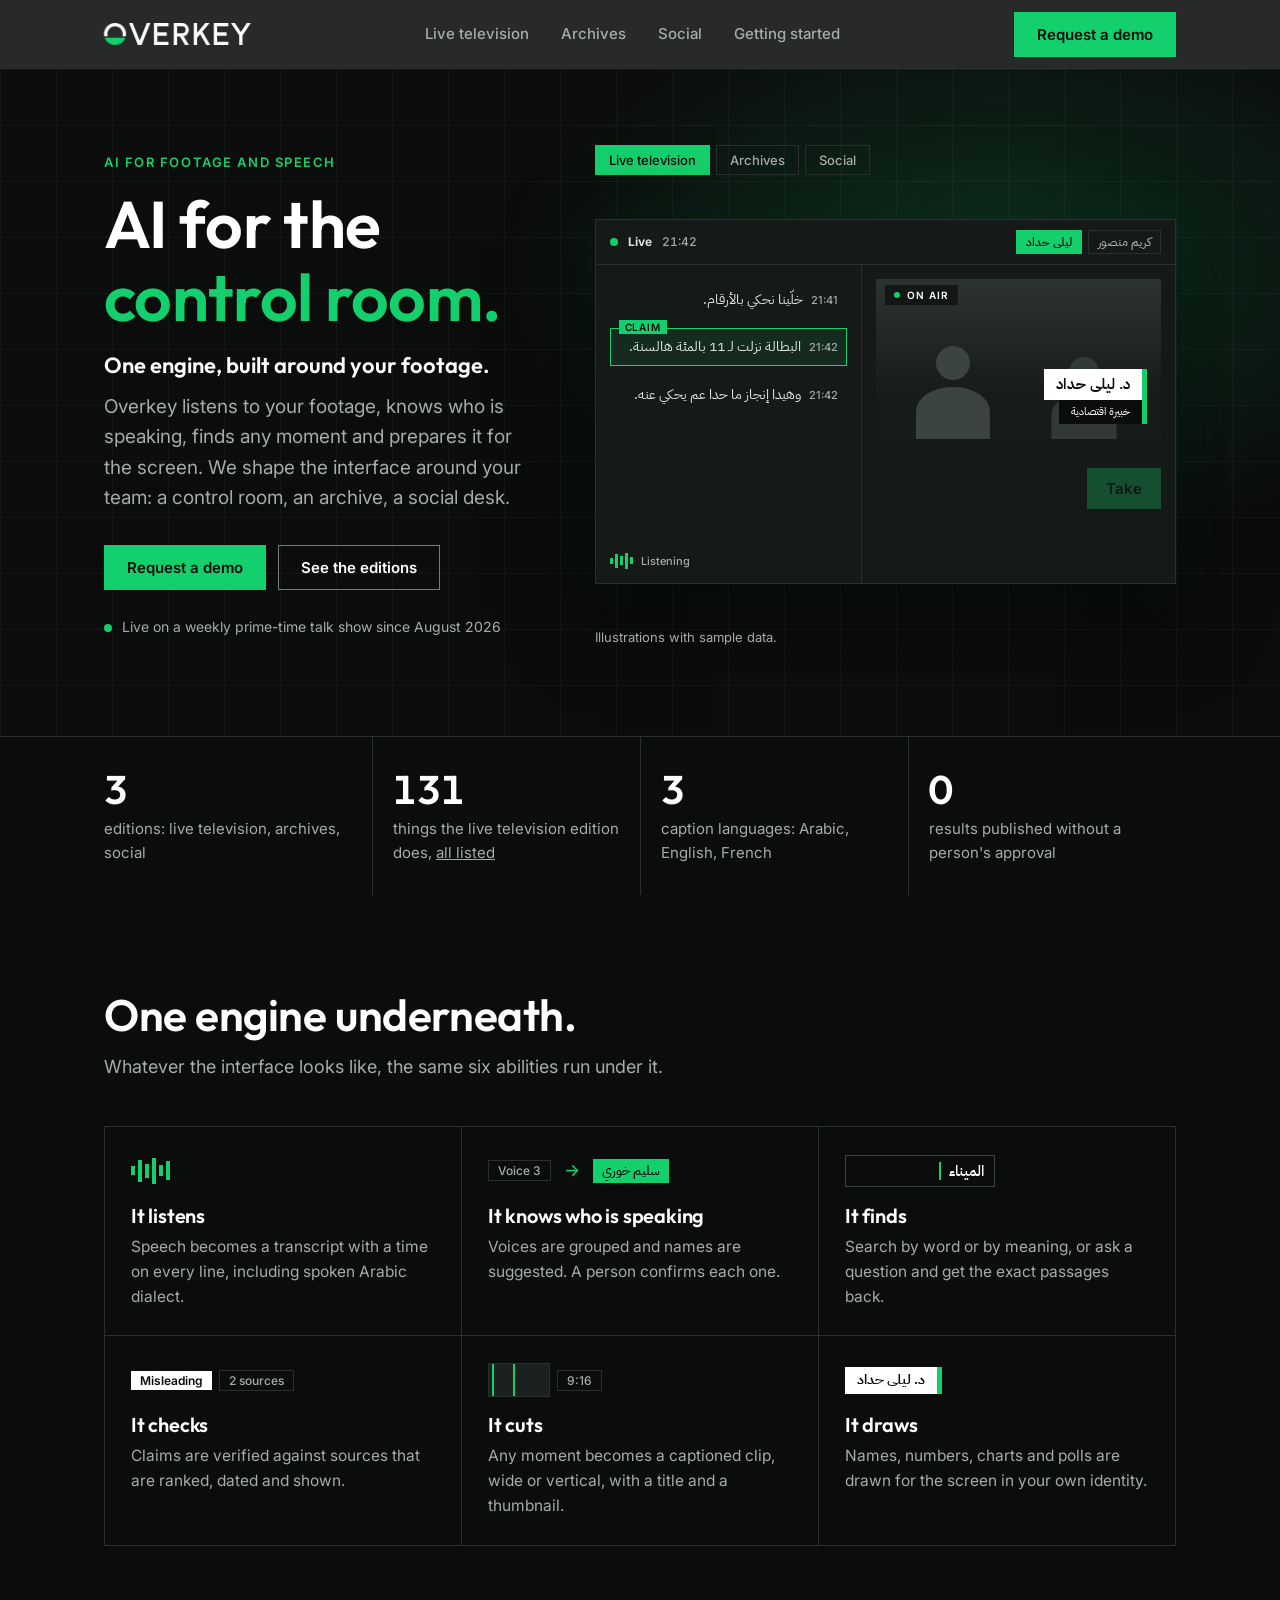
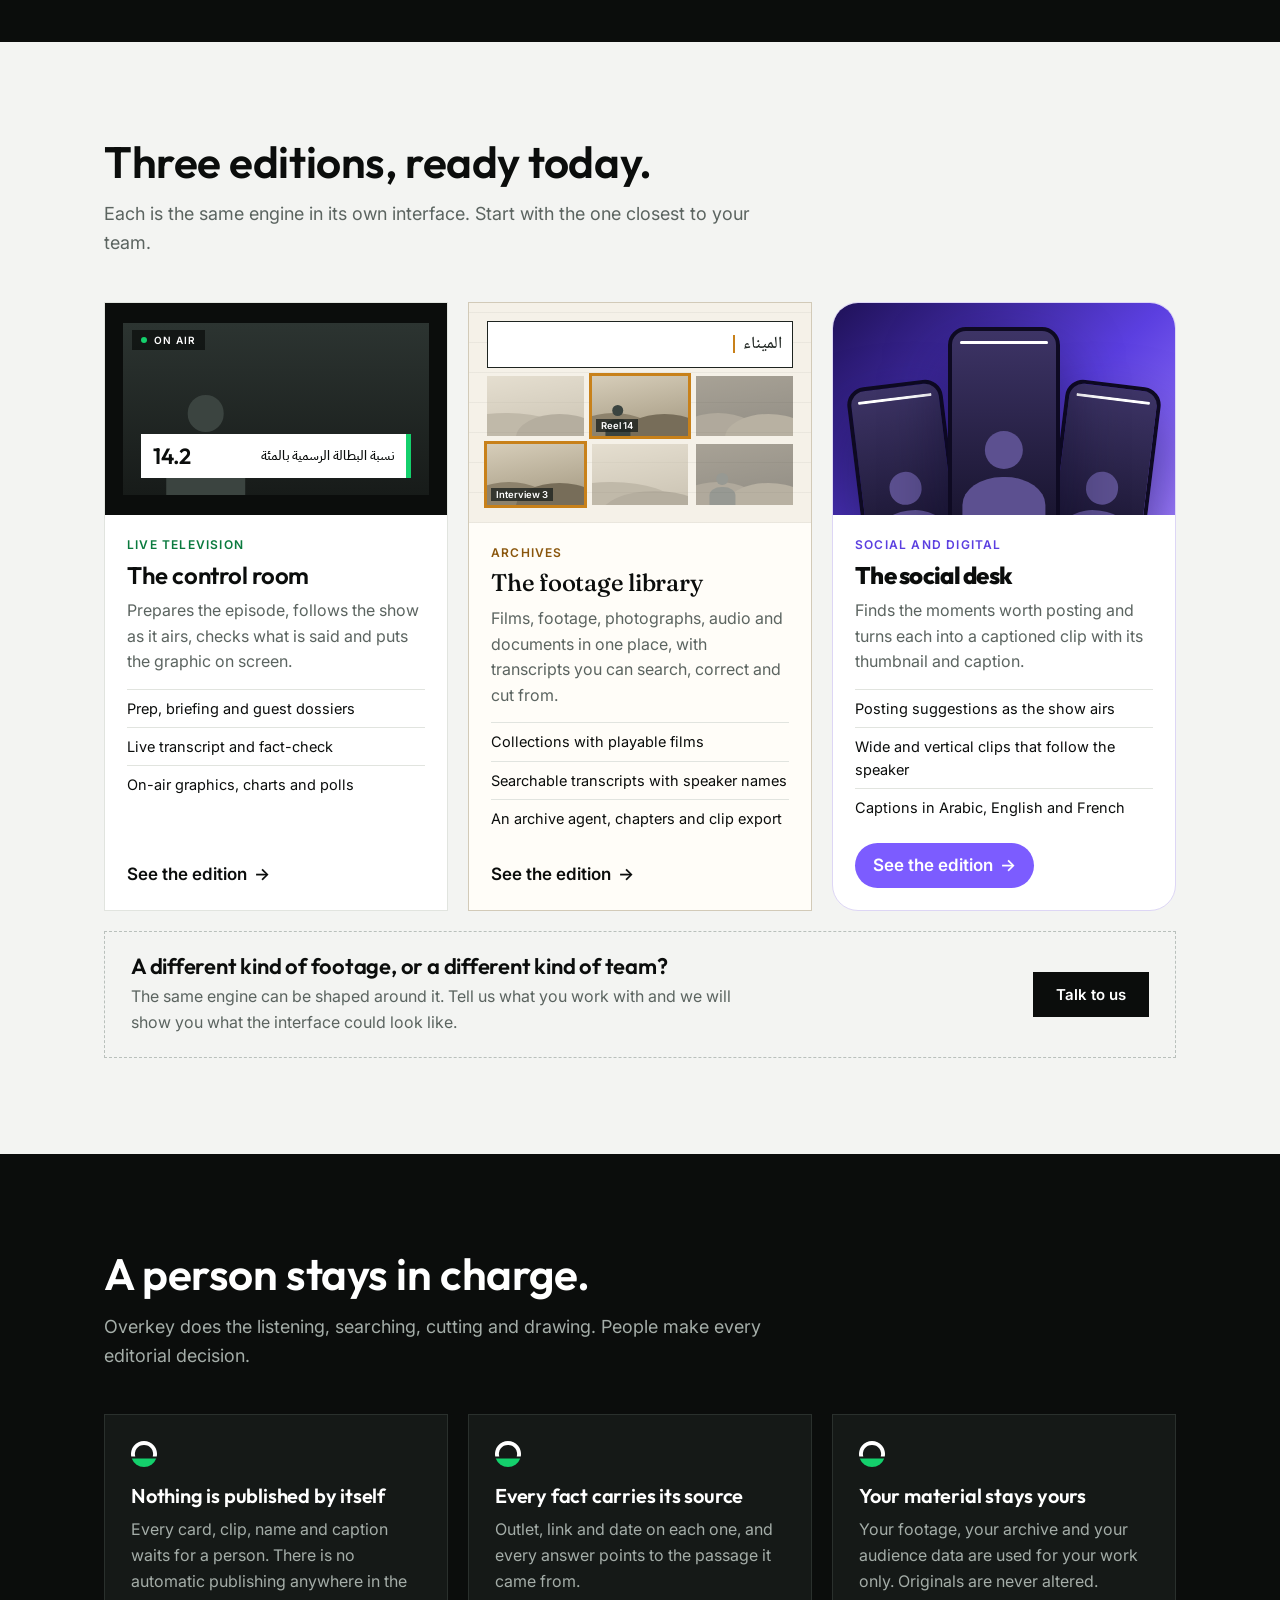
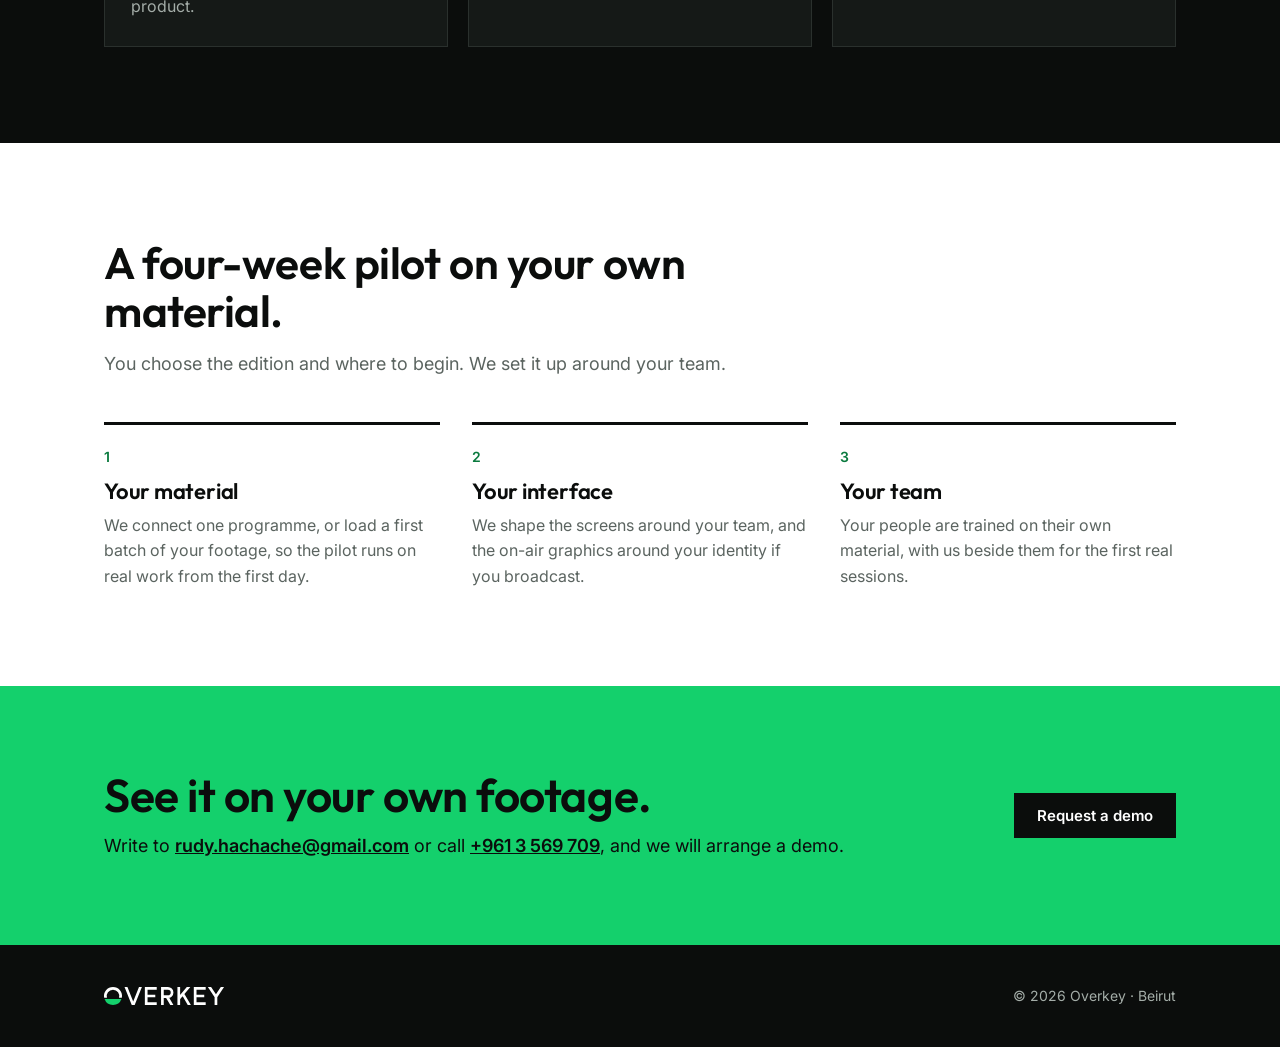
==== commit 5ecdd506: "Three worlds: each edition gets its own colour, type, shapes and motion Co-Authored-By: Claude Fable" ====
--- a/index.html
+++ b/index.html
@@ -18,11 +18,12 @@
 <link rel="apple-touch-icon" href="assets/apple-touch-icon.png">
 <link rel="preconnect" href="https://fonts.googleapis.com">
 <link rel="preconnect" href="https://fonts.gstatic.com" crossorigin>
-<link href="https://fonts.googleapis.com/css2?family=IBM+Plex+Sans+Arabic:wght@400;500;600&family=Inter:wght@400;500;600&family=Outfit:wght@500;600&display=swap" rel="stylesheet">
+<link href="https://fonts.googleapis.com/css2?family=Fraunces:opsz,wght@9..144,500;9..144,600&family=IBM+Plex+Sans+Arabic:wght@400;500;600;700&family=Inter:wght@400;500;600&family=Noto+Naskh+Arabic:wght@400;600&family=Outfit:wght@500;600;800&display=swap" rel="stylesheet">
 <link rel="stylesheet" href="assets/main.css">
 <link rel="stylesheet" href="assets/platform.css">
+<link rel="stylesheet" href="assets/worlds.css">
 </head>
-<body>
+<body class="t-home">
 <header class="nav">
   <div class="wrap">
     <a class="logo" href="index.html" aria-label="Overkey"><svg viewBox="0 0 667 100" role="img" aria-label="Overkey"><path class="lg-ring" fill="#fff" d="M1.01,60 A50,50 0 1 1 98.99,60 H83.54 A35,35 0 1 0 16.46,60 Z"/><path class="lg-strap" fill="#14D06C" d="M2.98,67 H97.02 A50,50 0 0 1 2.98,67 Z"/><path class="lg-let" fill="#fff" d="M130.2,0 L162.3,79.88 L194.4,0 L210.56,0 L170.38,100 L154.22,100 L114.04,0 Z M227,0 H293 V15 H242 V42.5 H285 V57.5 H242 V85 H293 V100 H227 Z M317,0 H355 A30.75,30.75 0 0 1 355,61.5 H332 V100 H317 Z M332,15 V46.5 H355 A15.75,15.75 0 0 0 355,15 Z M356.47,50.21 L385.66,100 L368.27,100 L343.53,57.79 Z M408,0 L423,0 L423,100 L408,100 Z M415.5,53.31 L460.16,0 L479.73,0 L415.5,76.67 Z M444.48,34.23 L482.7,100 L465.35,100 L431.52,41.77 Z M499,0 H565 V15 H514 V42.5 H557 V57.5 H514 V85 H565 V100 H499 Z M595.01,0 L622,40.48 L648.99,0 L667.01,0 L622,67.52 L576.99,0 Z M614.5,50 L629.5,50 L629.5,100 L614.5,100 Z"/></svg></a>
@@ -38,7 +39,7 @@
 
 <main id="top">
 
-<div class="hero">
+<div class="hero" data-world="tv">
   <div class="wrap">
     <div>
       <p class="eyebrow rv">AI for footage and speech</p>
@@ -59,7 +60,7 @@
         <button type="button" data-word="social desk.">Social</button>
       </div>
       <div class="stagebox">
-      <div class="scene sc-tv on" data-hold="900,1100,1000,1100,1900,1500,450,4600" role="img" aria-label="Animation: a guest's claim is caught in the live transcript, checked, and sent to air as a graphic when the producer presses Take">
+      <div class="scene sc-tv on" data-world="tv" data-hold="900,1100,1000,1100,1900,1500,450,4600" role="img" aria-label="Animation: a guest's claim is caught in the live transcript, checked, and sent to air as a graphic when the producer presses Take">
         <div class="app-bar"><span class="live-dot"></span><b>Live</b><span class="clock">21:42</span><span class="who"><i class="on" dir="rtl">ليلى حداد</i><i dir="rtl">كريم منصور</i></span></div>
         <div class="app-body">
           <div class="tx" dir="rtl">
@@ -87,34 +88,19 @@
           </div>
         </div>
       </div>
-      <div class="scene sc-arch" data-hold="800,1300,1000,1200,1500,700,4200" role="img" aria-label="Animation: a word is searched across an archive, a passage opens at its second in the film, and is saved to a chapter">
-        <div class="app-bar"><b>Archive</b><span class="clock">310 hours · 24 collections</span><span class="who"><i class="on">Search</i><i>Ask the archive</i></span></div>
-        <div class="app-body">
-          <div class="aq">
-            <div class="qbox"><span class="typed">الميناء</span><span class="caret"></span></div>
-            <div class="res" style="--k:0"><span class="th"><i class="hills"></i></span><span class="u-t">Reel 14 · 02:10</span><span class="u-ar" dir="rtl">افتُتح <mark>الميناء</mark> الجديد في ذلك الصيف.</span></div>
-            <div class="res pick" style="--k:1"><span class="th"><i class="hills"></i></span><span class="u-t">Interview 3 · 12:44</span><span class="u-ar" dir="rtl">كنّا ننزل على <mark>الميناء</mark> كل يوم الصبح.</span></div>
-            <div class="res" style="--k:2"><span class="th"><i class="hills"></i></span><span class="u-t">Film 2 · 41:07</span><span class="u-ar" dir="rtl"><mark>الميناء</mark> غيّر وجه المدينة كلّها.</span></div>
-          </div>
-          <div class="av">
-            <div class="pgm"><i class="hills"></i><span class="tc">Interview 3 · 00:12:44</span></div>
-            <div class="pass"><div class="row"><span class="chip ok" dir="rtl">سليم خوري</span><span class="chip line">Name confirmed</span></div><p dir="rtl">كنّا ننزل على الميناء كل يوم الصبح، والبواخر كانت تعبّي المرفأ.</p></div>
-            <div class="act"><span class="btn key save">Save to chapter</span><span class="saved">Saved · Chapter 1</span></div>
-          </div>
-        </div>
-      </div>
-      <div class="scene sc-soc" data-hold="800,1300,1100,1200,1500,1300,4200" role="img" aria-label="Animation: moments worth posting are suggested during a show, one is cut into a vertical clip with captions, and the video, thumbnail and caption come out ready">
-        <div class="app-bar"><span class="live-dot"></span><b>Social</b><span class="clock">21:44</span><span class="who"><i class="on">Suggesting every 3 min</i></span></div>
-        <div class="app-body">
-          <div class="sq">
-            <div class="sug a1"><h6 dir="rtl">وعد على الهواء: الخطة قبل آخر السنة</h6><p dir="rtl">أنا بوعدكن الخطة بتخلص قبل آخر السنة.</p><div class="row"><span class="chip line">21:43 · 24 s</span><span class="chip ok">Export</span></div></div>
-            <div class="sug a2"><h6 dir="rtl">جدل حول رقم البطالة</h6><p dir="rtl">هيدا الرقم مش دقيق أبداً.</p><div class="row"><span class="chip line">21:42 · 31 s</span></div></div>
-          </div>
-          <div class="sv">
-            <div class="reelbox"><div class="fig a"><i></i><i></i></div><div class="cap" dir="rtl">الخطة بتخلص <mark>قبل آخر السنة</mark></div></div>
-            <div class="kit"><span>Building the clip</span><div class="bar"></div><ul><li style="--k:0">Vertical video</li><li style="--k:1">Thumbnail</li><li style="--k:2">Social caption</li></ul></div>
-          </div>
-        </div>
+      <div class="scene sc-wall" data-world="arch" data-hold="700,1300,1400,1500,700,4200" role="img" aria-label="Animation: a word is searched across a wall of archive footage, the matching films light up, one passage opens with its speaker named, and it is saved to a chapter">
+        <div class="wall-top"><div class="qbox lite"><span class="typed">الميناء</span><span class="caret"></span></div><span class="hits">41 passages · 9 films</span></div>
+        <div class="frames"><div class="fr"><i class="hills"></i><span></span></div><div class="fr"><i class="hills"></i><div class="fig a"><i></i><i></i></div><span></span></div><div class="fr m"><i class="hills"></i><span>Reel 14 · 02:10</span></div><div class="fr"><i class="hills"></i><span></span></div><div class="fr"><i class="hills"></i><span></span></div><div class="fr"><i class="hills"></i><div class="fig a"><i></i><i></i></div><span></span></div><div class="fr m pick"><i class="hills"></i><span>Interview 3 · 12:44</span></div><div class="fr"><i class="hills"></i><span></span></div><div class="fr"><i class="hills"></i><span></span></div><div class="fr"><i class="hills"></i><div class="fig a"><i></i><i></i></div><span></span></div><div class="fr"><i class="hills"></i><span></span></div><div class="fr m"><i class="hills"></i><span>Film 2 · 41:07</span></div></div>
+        <div class="pcard">
+          <div class="row"><span class="chip ok" dir="rtl">سليم خوري</span><span class="chip line">Name confirmed</span><span class="u-t">Interview 3 · 00:12:44</span></div>
+          <p dir="rtl">كنّا ننزل على الميناء كل يوم الصبح، والبواخر كانت تعبّي المرفأ.</p>
+          <div class="act"><span class="btn key save">Save to chapter</span><span class="saved">Saved · Chapter 1</span></div>
+        </div>
+      </div>
+      <div class="scene sc-phones" data-world="soc" data-hold="400,1000,1700,5200" role="img" aria-label="Animation: three phones play vertical clips with captions, cut from moments suggested during a show, and each comes out ready to post">
+        <div class="phones"><div class="fone p1"><i class="story"></i><div class="fig a"><i></i><i></i></div><div class="cap2" dir="rtl"><span>هيدا الرقم <b>مش دقيق</b></span><span>الإحصاءات <b>بتقول غير هيك</b></span></div></div><div class="fone p2 big"><i class="story"></i><div class="fig a"><i></i><i></i></div><div class="cap2" dir="rtl"><span>أنا <b>بوعدكن</b></span><span>الخطة بتخلص <b>قبل آخر السنة</b></span></div></div><div class="fone p3"><i class="story"></i><div class="fig a"><i></i><i></i></div><div class="cap2" dir="rtl"><span>منشوف</span><span>الناس <b>ناطرة أفعال</b></span></div></div></div>
+        <span class="fl f1">Suggested at 21:43</span><span class="fl f2">9:16 · follows the speaker</span><span class="fl f3">AR · EN · FR</span>
+        <div class="toast"><b>Ready to post</b><span>Video</span><span>Thumbnail</span><span>Caption</span></div>
       </div>
       </div>
       <p class="note">Illustrations with sample data.</p>
@@ -152,10 +138,10 @@
   <div class="wrap">
     <div class="head rv">
       <h2>Three editions, ready today.</h2>
-      <p>Each is the same engine with a different interface. Start with the one closest to your team.</p>
+      <p>Each is the same engine in its own interface. Start with the one closest to your team.</p>
     </div>
     <div class="eds">
-      <a class="ed rv" href="tv.html">
+      <a class="ed w-tv rv" href="tv.html">
         <div class="vis"><div class="mini"><span class="tally">ON AIR</span><div class="fig a"><i></i><i></i></div><div class="plate" dir="rtl"><span>نسبة البطالة الرسمية بالمئة</span><b>14.2</b></div></div></div>
         <div class="bd">
           <span class="n">Live television</span>
@@ -165,11 +151,10 @@
           <span class="open">See the edition</span>
         </div>
       </a>
-      <a class="ed rv" style="--d:.12s" href="archives.html">
+      <a class="ed w-arch rv" style="--d:.12s" href="archives.html">
         <div class="vis">
-          <div class="qbox"><span class="typed">الميناء</span><span class="caret"></span></div>
-          <div class="res" style="--k:0"><span class="th"><i class="hills"></i></span><span class="u-t">Reel 14 · 02:10</span><span class="u-ar" dir="rtl">افتُتح <mark>الميناء</mark> الجديد.</span></div>
-          <div class="res" style="--k:1"><span class="th"><i class="hills"></i></span><span class="u-t">Interview 3 · 12:44</span><span class="u-ar" dir="rtl">كنّا ننزل على <mark>الميناء</mark>.</span></div>
+          <div class="qbox lite"><span class="typed">الميناء</span><span class="caret"></span></div>
+          <div class="frames"><div class="fr"><i class="hills"></i><span></span></div><div class="fr m"><i class="hills"></i><div class="fig a"><i></i><i></i></div><span>Reel 14</span></div><div class="fr"><i class="hills"></i><span></span></div><div class="fr m"><i class="hills"></i><span>Interview 3</span></div><div class="fr"><i class="hills"></i><span></span></div><div class="fr"><i class="hills"></i><div class="fig a"><i></i><i></i></div><span></span></div></div>
         </div>
         <div class="bd">
           <span class="n">Archives</span>
@@ -179,8 +164,8 @@
           <span class="open">See the edition</span>
         </div>
       </a>
-      <a class="ed rv" style="--d:.24s" href="social.html">
-        <div class="vis"><div class="sv"><div class="reelbox" style="width:34%"><div class="fig a"><i></i><i></i></div><div class="cap" dir="rtl">الخطة <mark>قبل آخر السنة</mark></div></div><div class="kit"><span>Clip ready</span><div class="bar"></div><ul><li>Vertical video</li><li>Thumbnail</li><li>Social caption</li></ul></div></div></div>
+      <a class="ed w-soc rv" style="--d:.24s" href="social.html">
+        <div class="vis"><div class="fone p1"><i class="story"></i><div class="fig a"><i></i><i></i></div><div class="cap2" dir="rtl"><span>هيدا الرقم <b>مش دقيق</b></span><span>الإحصاءات <b>بتقول غير هيك</b></span></div></div><div class="fone p2 big"><i class="story"></i><div class="fig a"><i></i><i></i></div><div class="cap2" dir="rtl"><span>أنا <b>بوعدكن</b></span><span>الخطة بتخلص <b>قبل آخر السنة</b></span></div></div><div class="fone p3"><i class="story"></i><div class="fig a"><i></i><i></i></div><div class="cap2" dir="rtl"><span>منشوف</span><span>الناس <b>ناطرة أفعال</b></span></div></div></div>
         <div class="bd">
           <span class="n">Social and digital</span>
           <h3>The social desk</h3>
@@ -239,7 +224,7 @@
 
 <footer>
   <div class="wrap">
-    <img src="assets/overkey-logo-reversed.svg" alt="Overkey">
+    <span class="logo still"><svg viewBox="0 0 667 100" role="img" aria-label="Overkey"><path class="lg-ring" fill="#fff" d="M1.01,60 A50,50 0 1 1 98.99,60 H83.54 A35,35 0 1 0 16.46,60 Z"/><path class="lg-strap" fill="#14D06C" d="M2.98,67 H97.02 A50,50 0 0 1 2.98,67 Z"/><path class="lg-let" fill="#fff" d="M130.2,0 L162.3,79.88 L194.4,0 L210.56,0 L170.38,100 L154.22,100 L114.04,0 Z M227,0 H293 V15 H242 V42.5 H285 V57.5 H242 V85 H293 V100 H227 Z M317,0 H355 A30.75,30.75 0 0 1 355,61.5 H332 V100 H317 Z M332,15 V46.5 H355 A15.75,15.75 0 0 0 355,15 Z M356.47,50.21 L385.66,100 L368.27,100 L343.53,57.79 Z M408,0 L423,0 L423,100 L408,100 Z M415.5,53.31 L460.16,0 L479.73,0 L415.5,76.67 Z M444.48,34.23 L482.7,100 L465.35,100 L431.52,41.77 Z M499,0 H565 V15 H514 V42.5 H557 V57.5 H514 V85 H565 V100 H499 Z M595.01,0 L622,40.48 L648.99,0 L667.01,0 L622,67.52 L576.99,0 Z M614.5,50 L629.5,50 L629.5,100 L614.5,100 Z"/></svg></span>
     <span>© 2026 Overkey · Beirut</span>
   </div>
 </footer>
--- a/assets/worlds.css
+++ b/assets/worlds.css
@@ -0,0 +1,241 @@
+/* Overkey — three worlds. One brand, one logo; each edition has its own colour, type, shapes and motion.
+   tv   = dark control room, green, squared            (the default, main.css)
+   arch = warm paper, amber, serif, folder tabs, calm  (.t-arch on <body>, or data-world="arch")
+   soc  = violet, heavy type, pills and phones, bouncy (.t-soc on <body>, or data-world="soc")
+   Loaded last. */
+.t-arch, .hero[data-world="arch"], .nav[data-world="arch"], .w-arch { --green: #C8811A; --green-deep: #8A560C; --tint: #FBF0DC; --tint2: #F6DFB4; --ar: "Noto Naskh Arabic", "IBM Plex Sans Arabic", serif; }
+.t-soc, .hero[data-world="soc"], .nav[data-world="soc"], .w-soc { --green: #7C5CFF; --green-deep: #5B3FE0; --tint: #EFEAFF; --tint2: #DDD3FF; }
+.lg-strap { fill: var(--green); transition: fill 0.6s; }
+.logo.still path { animation: none; }
+footer .logo svg { height: 18px; }
+
+/* accents that were fixed to green follow the world */
+.u-ar mark { background: var(--tint2, #C9F5DC); }
+@keyframes actLn { 0%, 24% { background: var(--tint, #E8FAF0); box-shadow: inset 3px 0 0 var(--green); } 26%, 100% { background: transparent; box-shadow: none; } }
+@keyframes hl { 0%, 31% { background: var(--tint, #E8FAF0); box-shadow: inset 3px 0 0 var(--green); } 33%, 100% { background: transparent; box-shadow: none; } }
+@keyframes ring { 0% { box-shadow: 0 0 0 0 color-mix(in srgb, var(--green) 55%, transparent); } 80%, 100% { box-shadow: 0 0 0 9px transparent; } }
+@keyframes pulse { 0% { box-shadow: 0 0 0 0 color-mix(in srgb, var(--green) 60%, transparent); } 70%, 100% { box-shadow: 0 0 0 9px transparent; } }
+
+/* ---------- the hero changes world ---------- */
+.hero { position: relative; --hf: #fff; --hm: var(--on-ink-mute); --hl: var(--panel-line); color: var(--hf); transition: color 0.5s; }
+.hero .wrap { position: relative; z-index: 1; }
+.hero::before, .hero::after { content: ""; position: absolute; inset: 0; opacity: 0; transition: opacity 0.7s ease; pointer-events: none; }
+.hero::before { background: radial-gradient(60% 70% at 82% 18%, rgba(200, 129, 26, 0.2), transparent 70%), repeating-linear-gradient(0deg, rgba(30, 36, 32, 0.05) 0 1px, transparent 1px 34px), #F5F1E8; }
+.hero::after { background: radial-gradient(50% 60% at 88% 12%, rgba(255, 255, 255, 0.24), transparent 70%), linear-gradient(135deg, #1F1158 0%, #5B3FE0 58%, #9B7BFF 100%); }
+.hero[data-world="arch"]::before, .t-arch .hero::before { opacity: 1; }
+.hero[data-world="soc"]::after, .t-soc .hero::after { opacity: 1; }
+.hero[data-world="arch"], .t-arch .hero { --hf: #1E2420; --hm: #5F6258; --hl: #D2CAB8; }
+.hero[data-world="soc"], .t-soc .hero { --green: #D9CCFF; --hf: #fff; --hm: #E2D9FF; --hl: rgba(255, 255, 255, 0.34); }
+.hero .lede, .hero .since, .hero .note { color: var(--hm); transition: color 0.5s; }
+.hero .sub { color: var(--hf); }
+.hero h1 { transition: letter-spacing 0.4s; }
+.hero[data-world="arch"] h1, .hero[data-world="arch"] .sub { font-family: Fraunces, Georgia, serif; font-weight: 500; letter-spacing: -0.015em; }
+.hero[data-world="soc"] h1 { font-weight: 800; letter-spacing: -0.035em; }
+.hero[data-world="arch"] .btn.ghost.inv, .t-arch .hero .btn.ghost.inv { color: #1E2420; border-color: rgba(30, 36, 32, 0.45); }
+.scene-tabs button { border-color: var(--hl); color: var(--hm); }
+.scene-tabs button:hover { color: var(--hf); border-color: var(--hf); }
+.stagebox { min-height: 428px; display: flex; flex-direction: column; justify-content: center; }
+
+/* ---------- archive scene: a wall of footage, searched ---------- */
+.sc-wall { position: relative; overflow: hidden; background: #FFFDF8; border: 1px solid #D2CAB8; box-shadow: 0 30px 70px rgba(60, 45, 20, 0.2); padding: 14px; color: #1E2420; }
+.wall-top { display: flex; align-items: center; gap: 12px; margin-bottom: 12px; }
+.qbox.lite { flex: 1; border: 1.5px solid #1E2420; background: #fff; }
+.qbox.lite .typed { color: #1E2420; font-size: 17px; }
+.hits { font: 500 12px Inter, sans-serif; color: #5F6258; opacity: 0; transition: opacity 0.4s; white-space: nowrap; }
+.s2 .hits { opacity: 1; }
+.frames { display: grid; grid-template-columns: repeat(4, minmax(0, 1fr)); gap: 8px; }
+.fr { position: relative; aspect-ratio: 16 / 10; overflow: hidden; background: linear-gradient(170deg, #D6CDB9, #A2977F); --l1: #8D826C; --l2: #776D59; transition: opacity 0.6s, filter 0.6s, transform 0.6s var(--ease), box-shadow 0.4s; }
+.fr:nth-child(3n) { background: linear-gradient(170deg, #5D5546, #2F2B22); --l1: #6D6452; --l2: #7C725E; }
+.fr:nth-child(4n + 1) .hills::before { left: -45%; right: 15%; }
+.fr:nth-child(5n) .hills::after { left: 10%; bottom: -55%; }
+.fr span { position: absolute; left: 4px; bottom: 4px; z-index: 2; font: 600 9.5px Inter, sans-serif; background: rgba(30, 36, 32, 0.8); color: #fff; padding: 1px 5px; opacity: 0; transition: opacity 0.4s; }
+.s2 .fr:not(.m) { opacity: 0.28; filter: grayscale(1); }
+.s2 .fr.m, .ed .fr.m { box-shadow: 0 0 0 3px var(--green); }
+.s2 .fr.m span, .ed .fr.m span { opacity: 1; }
+.s3 .fr.pick { transform: scale(1.07); box-shadow: 0 0 0 3px var(--green), 0 14px 30px rgba(60, 45, 20, 0.4); z-index: 3; }
+.pcard { position: absolute; left: 14px; right: 14px; bottom: 14px; z-index: 4; background: #1F2B24; color: #F1EDE2; padding: 14px 16px; transform: translateY(125%); transition: transform 0.8s var(--ease); }
+.s3 .pcard { transform: none; }
+.pcard p { font: 400 16px/1.7 var(--ar); text-align: right; margin: 8px 0 10px; }
+.pcard .chip.line { color: #C9D0C6; border-color: #4A5A50; }
+.pcard .u-t { color: #A9B3A8; margin-left: auto; }
+.sc-wall .save { opacity: 1; }
+.sc-wall.s4 .save { transform: scale(0.92); box-shadow: 0 0 0 7px color-mix(in srgb, var(--green) 35%, transparent); }
+.sc-wall.s5 .save { transform: none; box-shadow: none; }
+.sc-wall.s5 .saved { opacity: 1; }
+
+/* ---------- social scene: three phones ---------- */
+.sc-phones { position: relative; min-height: 420px; }
+.phones { display: flex; justify-content: center; align-items: flex-end; height: 388px; }
+.fone { position: relative; width: 150px; aspect-ratio: 9 / 17; flex: none; border-radius: 26px; border: 5px solid #0E0A22; background: linear-gradient(180deg, #3D3466, #16122B); overflow: hidden; box-shadow: 0 30px 60px rgba(10, 5, 40, 0.5); opacity: 0; transform: translateY(70px) scale(0.88); transition: opacity 0.4s, transform 0.75s cubic-bezier(0.34, 1.56, 0.64, 1); }
+.fone.big { width: 182px; z-index: 2; margin: 0 -16px; }
+.fone.p1 { --r: -7deg; --y: 16px; transition-delay: 0.1s; }
+.fone.p3 { --r: 7deg; --y: 16px; transition-delay: 0.2s; }
+.s1 .fone, .ed .fone { opacity: 1; transform: rotate(var(--r, 0deg)) translateY(var(--y, 0px)); }
+.fone .fig, .vthumb .fig, .phoneL .fig { width: 80%; left: 10%; }
+.fone .fig i, .vthumb .fig i, .phoneL .fig i { background: #5C5090; }
+.story { position: absolute; left: 8%; right: 8%; top: 10px; height: 3px; border-radius: 2px; background: rgba(255, 255, 255, 0.3); overflow: hidden; z-index: 2; }
+.story::after { content: ""; position: absolute; inset: 0; background: #fff; transform-origin: left; animation: storyRun 5s linear infinite; }
+@keyframes storyRun { from { transform: scaleX(0); } }
+.cap2 { position: absolute; left: 7%; right: 7%; bottom: 15%; height: 3.4em; z-index: 2; }
+.cap2 span { position: absolute; left: 0; right: 0; bottom: 0; text-align: center; font: 700 14px/1.6 "IBM Plex Sans Arabic", sans-serif; color: #fff; text-shadow: 0 2px 8px #000; opacity: 0; animation: capA 5s infinite; }
+.cap2 span:nth-child(2) { animation-name: capB; }
+@keyframes capA { 0%, 3% { opacity: 0; transform: translateY(8px) scale(0.92); } 8%, 44% { opacity: 1; transform: none; } 48%, 100% { opacity: 0; } }
+@keyframes capB { 0%, 50% { opacity: 0; transform: translateY(8px) scale(0.92); } 55%, 94% { opacity: 1; transform: none; } 98%, 100% { opacity: 0; } }
+.cap2 b { background: #7C5CFF; color: #fff; padding: 0 6px; border-radius: 6px; font-weight: 700; }
+.fone.big .cap2 span, .phoneL .cap2 span { font-size: 16px; }
+.fl { position: absolute; z-index: 3; background: #fff; color: #1B1340; font: 600 12px Inter, sans-serif; padding: 7px 13px; border-radius: 999px; box-shadow: 0 10px 24px rgba(10, 5, 40, 0.35); opacity: 0; transform: scale(0.5); transition: opacity 0.3s, transform 0.55s cubic-bezier(0.34, 1.56, 0.64, 1); }
+.s2 .fl { opacity: 1; transform: none; }
+.fl.f1 { left: 0; top: 13%; }
+.fl.f2 { right: 0; top: 34%; transition-delay: 0.12s; }
+.fl.f3 { left: 4%; bottom: 24%; transition-delay: 0.24s; }
+.toast { position: absolute; left: 50%; bottom: 0; z-index: 4; transform: translate(-50%, 150%); background: #fff; color: #1B1340; border-radius: 18px; padding: 10px 18px; display: flex; gap: 14px; align-items: center; white-space: nowrap; font: 600 13px Inter, sans-serif; box-shadow: 0 16px 40px rgba(10, 5, 40, 0.42); transition: transform 0.7s cubic-bezier(0.34, 1.56, 0.64, 1); }
+.s3 .toast { transform: translate(-50%, 0); }
+.toast span::before { content: "\2713\00a0"; color: #7C5CFF; }
+
+/* ---------- edition cards on the home page, each in its world ---------- */
+.ed.w-arch { background: #FFFDF8; border-color: #D2CAB8; }
+.ed.w-arch .vis { background: repeating-linear-gradient(0deg, rgba(30, 36, 32, 0.05) 0 1px, transparent 1px 30px), #F5F1E8; }
+.ed.w-arch .frames { grid-template-columns: repeat(3, minmax(0, 1fr)); }
+.ed.w-arch .fr:not(.m) { opacity: 0.5; }
+.ed.w-arch h3 { font-family: Fraunces, Georgia, serif; font-weight: 500; }
+.ed.w-arch:hover { border-color: #8A560C; }
+.ed.w-soc { border-radius: 26px; overflow: hidden; border-color: #DDD6F5; }
+.ed.w-soc .vis { background: linear-gradient(135deg, #1F1158, #5B3FE0 60%, #9B7BFF); flex-direction: row; justify-content: center; align-items: flex-end; padding-bottom: 0; overflow: hidden; }
+.ed.w-soc .fone { width: 96px; border-radius: 18px; border-width: 4px; margin-bottom: -34px; }
+.ed.w-soc .fone.big { width: 112px; margin: 0 -10px -24px; }
+.ed.w-soc .cap2 span { font-size: 11px; }
+.ed.w-soc h3 { font-weight: 800; letter-spacing: -0.03em; }
+.ed.w-soc:hover { border-color: #5B3FE0; }
+.ed.w-soc .open { align-self: flex-start; margin-top: auto; background: var(--green); color: #fff; padding: 9px 18px; border-radius: 999px; }
+
+/* ---------- the archives page ---------- */
+.t-arch { background: #F5F1E8; color: #1E2420; --ink: #1E2420; --mist: #EDE7D9; --line: #D2CAB8; --mute: #5F6258; --paper: #FFFDF8; }
+.t-arch h1, .t-arch h2, .t-arch h3 { font-family: Fraunces, Georgia, serif; font-weight: 500; letter-spacing: -0.015em; }
+.t-arch .nav, .t-soc .nav { color: var(--ink); border-color: var(--line); }
+.t-arch .nav { background: rgba(245, 241, 232, 0.93); }
+.t-arch .nav ul a, .t-soc .nav ul a { color: var(--mute); }
+.t-arch .nav ul a:hover, .t-arch .nav ul a.cur, .t-soc .nav ul a:hover, .t-soc .nav ul a.cur { color: var(--ink); }
+.t-arch .logo .lg-ring, .t-arch .logo .lg-let, .t-soc .nav .logo .lg-ring, .t-soc .nav .logo .lg-let { fill: var(--ink); }
+.t-arch footer .logo .lg-ring, .t-arch footer .logo .lg-let { fill: #fff; }
+.t-arch .rv { transition-duration: 1.1s; }
+.t-arch .ui-sec { background: #EDE7D9; }
+.t-arch .tabs { gap: 4px; margin-bottom: 0; padding-left: 16px; position: relative; z-index: 1; align-items: flex-end; }
+.t-arch .tabs button { font: 500 16px Fraunces, Georgia, serif; border: 1px solid var(--line); border-bottom: 0; border-radius: 10px 10px 0 0; background: #E2DAC8; color: var(--mute); padding: 9px 20px; }
+.t-arch .tabs button:hover { transform: none; border-color: var(--line); color: var(--ink); background: #EBE4D4; }
+.t-arch .tabs button.on { background: #FFFDF8; color: var(--ink); padding-top: 13px; box-shadow: inset 0 3px 0 var(--green); }
+.t-arch .win { display: grid; grid-template-columns: 196px minmax(0, 1fr); background: #FFFDF8; box-shadow: 0 30px 60px rgba(60, 45, 20, 0.16); }
+.aside { background: #1F2B24; color: #C3CCC2; padding: 18px 12px; display: flex; flex-direction: column; gap: 2px; font-size: 13.5px; }
+.aside b { font: 600 12px Inter, sans-serif; letter-spacing: 0.14em; text-transform: uppercase; color: #fff; padding: 2px 10px 16px; }
+.aside span { padding: 8px 10px; border-radius: 6px; transition: background 0.4s, color 0.4s; }
+.win[data-cur="lib"] .aside [data-for="lib"], .win[data-cur="film"] .aside [data-for="film"], .win[data-cur="ask"] .aside [data-for="ask"], .win[data-cur="res"] .aside [data-for="res"] { background: #35483C; color: #fff; }
+.crumb { padding: 12px 18px; border-bottom: 1px solid var(--line); font: 600 11px Inter, sans-serif; letter-spacing: 0.1em; text-transform: uppercase; color: var(--mute); }
+.crumb em { font-style: normal; color: var(--green-deep); }
+.ptitle { font: 500 27px/1.15 Fraunces, Georgia, serif; margin: 0 0 14px; letter-spacing: -0.01em; }
+.t-arch .pbody { min-height: 420px; }
+.t-arch .acard { background: #fff; }
+.t-arch .acard b { font: 500 17px/1.3 Fraunces, Georgia, serif; }
+.t-arch .acard .th { background: linear-gradient(170deg, #D6CDB9, #A2977F); --l1: #8D826C; --l2: #776D59; }
+.t-arch .acard:nth-child(2n) .th { background: linear-gradient(170deg, #5D5546, #2F2B22); --l1: #6D6452; --l2: #7C725E; }
+.t-arch .vid { background: linear-gradient(180deg, #5D5546, #2A261E); --l1: #6D6452; --l2: #7C725E; }
+.t-arch .u-ar { font-size: 15.5px; }
+.t-arch .u-btn { border-radius: 3px; }
+.t-arch .ln .sp { background: #EDE7D9; }
+.t-arch .chap { background: #EDE7D9; }
+.t-arch .scroller::after { display: none; }
+.t-arch .band { background: #1F2B24; color: #F1EDE2; }
+.t-arch .band p { color: #C3CCC2; }
+.t-arch .feat li::before { width: 10px; height: 10px; top: 17px; border-radius: 0; background: none; border: 2px solid var(--green); }
+
+/* ---------- the social page ---------- */
+.t-soc { background: #F6F3FF; color: #1B1340; --ink: #1B1340; --mist: #ECE7FF; --line: #DDD6F5; --mute: #5E5780; --ease: cubic-bezier(0.34, 1.4, 0.64, 1); }
+.t-soc h1, .t-soc h2 { font-weight: 800; letter-spacing: -0.035em; }
+.t-soc .hero h1.h-sm { font-size: clamp(38px, 5vw, 66px); line-height: 1.02; }
+.t-soc .nav { background: rgba(255, 255, 255, 0.92); }
+.t-soc .rv { transition-duration: 0.55s; }
+.t-soc .btn { border-radius: 999px; }
+.t-soc .btn.key { color: #fff; }
+.t-soc .btn.key:hover { color: var(--ink); border-color: var(--ink); }
+.t-soc .hero .btn.key { color: var(--ink); }
+.t-soc .ui-sec { background: #ECE7FF; }
+.t-soc .tabs button { border-radius: 999px; padding: 10px 22px; border-color: var(--line); }
+.t-soc .tabs button.on { background: var(--green); border-color: var(--green); color: #fff; }
+.t-soc .win { border: 0; border-radius: 30px; overflow: hidden; box-shadow: 0 30px 70px rgba(60, 40, 160, 0.2); }
+.t-soc .win-bar { display: none; }
+.t-soc .pbody { padding: 26px; min-height: 430px; align-items: center; }
+.t-soc .pts span { border-color: var(--line); }
+.t-soc .pts { border-color: var(--line); }
+.t-soc .u-btn { border-radius: 999px; padding: 5px 13px; border-color: #C9BFF0; }
+.t-soc .u-btn.go { color: #fff; border-color: var(--green); }
+.t-soc .u-btn.k { border-color: var(--ink); }
+.t-soc .chip { border-radius: 999px; }
+.t-soc .capbox { border-radius: 18px; border-color: var(--line); background: #fff; }
+.feed { display: grid; grid-template-columns: repeat(3, minmax(0, 1fr)); gap: 14px; }
+.fpost { background: #fff; border: 1px solid var(--line); border-radius: 22px; padding: 12px; display: grid; grid-template-columns: 78px minmax(0, 1fr); gap: 12px; align-items: start; transition: transform 0.3s var(--ease), box-shadow 0.3s; }
+.fpost:hover { transform: translateY(-5px) rotate(-0.6deg); box-shadow: 0 18px 36px rgba(60, 40, 160, 0.2); }
+.fpost h6 { margin: 0 0 4px; font: 600 15px/1.5 var(--ar); text-align: right; }
+.fpost .row { margin-top: 8px; }
+.vthumb { position: relative; aspect-ratio: 9 / 16; border-radius: 14px; overflow: hidden; background: linear-gradient(180deg, #3D3466, #16122B); }
+.studio { display: grid; grid-template-columns: 220px minmax(0, 1fr); gap: 34px; align-items: center; }
+.phoneL { position: relative; aspect-ratio: 9 / 17; border-radius: 32px; border: 7px solid var(--ink); background: linear-gradient(180deg, #3D3466, #16122B); overflow: hidden; box-shadow: 0 24px 50px rgba(60, 40, 160, 0.32); }
+.phoneL.post { background: #fff; padding: 34px 12px 12px; display: flex; flex-direction: column; gap: 9px; }
+.phoneL.post .who2 { display: flex; align-items: center; gap: 8px; font: 600 12px Inter, sans-serif; }
+.phoneL.post .who2 i { width: 24px; height: 24px; border-radius: 50%; background: var(--green); }
+.phoneL.post .pic { position: relative; aspect-ratio: 4 / 5; border-radius: 14px; overflow: hidden; background: linear-gradient(180deg, #3D3466, #16122B); display: flex; align-items: flex-end; padding: 10px; }
+.phoneL.post .pic b { position: relative; font: 700 15px/1.45 var(--ar); color: #fff; text-align: right; width: 100%; }
+.phoneL.post .pic b mark { background: var(--green); color: #fff; padding: 0 5px; border-radius: 5px; }
+.phoneL.post p { font: 400 11.5px/1.6 var(--ar); text-align: right; color: #1B1340; }
+.ctl { display: grid; gap: 16px; }
+.ctl .u-h { margin-bottom: 8px; }
+.pill-row { display: flex; gap: 8px; flex-wrap: wrap; align-items: center; }
+.pill { border: 1.5px solid var(--line); border-radius: 999px; padding: 7px 16px; font: 600 13px Inter, sans-serif; background: #fff; transition: transform 0.2s var(--ease); }
+.pill:hover { transform: scale(1.06); }
+.pill.on { background: var(--green); border-color: var(--green); color: #fff; }
+.pill[dir="rtl"] { font: 600 14px var(--ar); }
+.pill.cyc { animation: cyc 9s infinite; animation-delay: calc(var(--k) * 3s); }
+@keyframes cyc { 0%, 31% { background: var(--green); border-color: var(--green); color: #fff; transform: scale(1.04); } 33%, 100% { background: #fff; border-color: var(--line); color: inherit; transform: none; } }
+.inp { border: 1.5px solid var(--line); border-radius: 14px; padding: 9px 14px; background: #fff; display: flex; gap: 10px; align-items: center; }
+.inp .u-ar { font-size: 14.5px; }
+.inp + .inp { margin-top: 8px; }
+.t-soc .group h2 { font-weight: 800; letter-spacing: -0.03em; }
+.t-soc .feat li::before { width: 9px; height: 9px; top: 18px; border-radius: 50%; }
+.t-soc .band { background: #1B1340; color: #fff; }
+.t-soc .band p { color: #CFC6F5; }
+.t-soc .contact { color: #fff; }
+.t-soc .contact .btn { background-color: #fff; border-color: #fff; color: var(--ink); background-image: linear-gradient(var(--ink), var(--ink)); }
+.t-soc .contact .btn:hover { color: #fff; border-color: var(--ink); }
+
+@media (max-width: 900px) {
+  .t-arch .nav ul { background: #F5F1E8; border-color: var(--line); }
+  .t-soc .nav ul { background: #fff; border-color: var(--line); }
+  .t-arch .win { grid-template-columns: minmax(0, 1fr); }
+  .aside { flex-direction: row; overflow-x: auto; white-space: nowrap; padding: 10px 12px; }
+  .aside b { display: none; }
+  .feed { grid-template-columns: minmax(0, 1fr); }
+  .studio { grid-template-columns: minmax(0, 1fr); justify-items: center; }
+  .studio .phoneL { width: 210px; }
+  .studio .ctl { width: 100%; }
+  .t-arch .tabs { padding-left: 0; }
+  .t-arch .tabs button { padding: 8px 12px; font-size: 14.5px; }
+}
+@media (max-width: 560px) {
+  .frames { grid-template-columns: repeat(3, minmax(0, 1fr)); }
+  .fone { width: 112px; }
+  .fone.big { width: 138px; }
+  .phones { height: 320px; }
+  .sc-phones { min-height: 350px; }
+  .fl.f2 { top: 4%; }
+  .stagebox { min-height: 0; }
+  .toast { gap: 9px; padding: 9px 13px; font-size: 12px; }
+}
+
+/* timeline playhead on the archive screens */
+.tl2 .ph2 { position: absolute; top: -5px; bottom: -5px; width: 2px; background: var(--ink); }
+.tl2 .ph2.run { left: 22%; animation: head 5s linear infinite; }
+
+.sc-phones { background: none; border: 0; box-shadow: none; }
+
+.tl2 .range { background: color-mix(in srgb, var(--green) 22%, transparent); }
+.toast { opacity: 0; transition: transform 0.7s cubic-bezier(0.34, 1.56, 0.64, 1), opacity 0.3s; }
+.s3 .toast { opacity: 1; }
+
+@media (max-width: 900px) { .p-film, .p-ask, .p-res, .p-kit { grid-template-columns: minmax(0, 1fr); } }
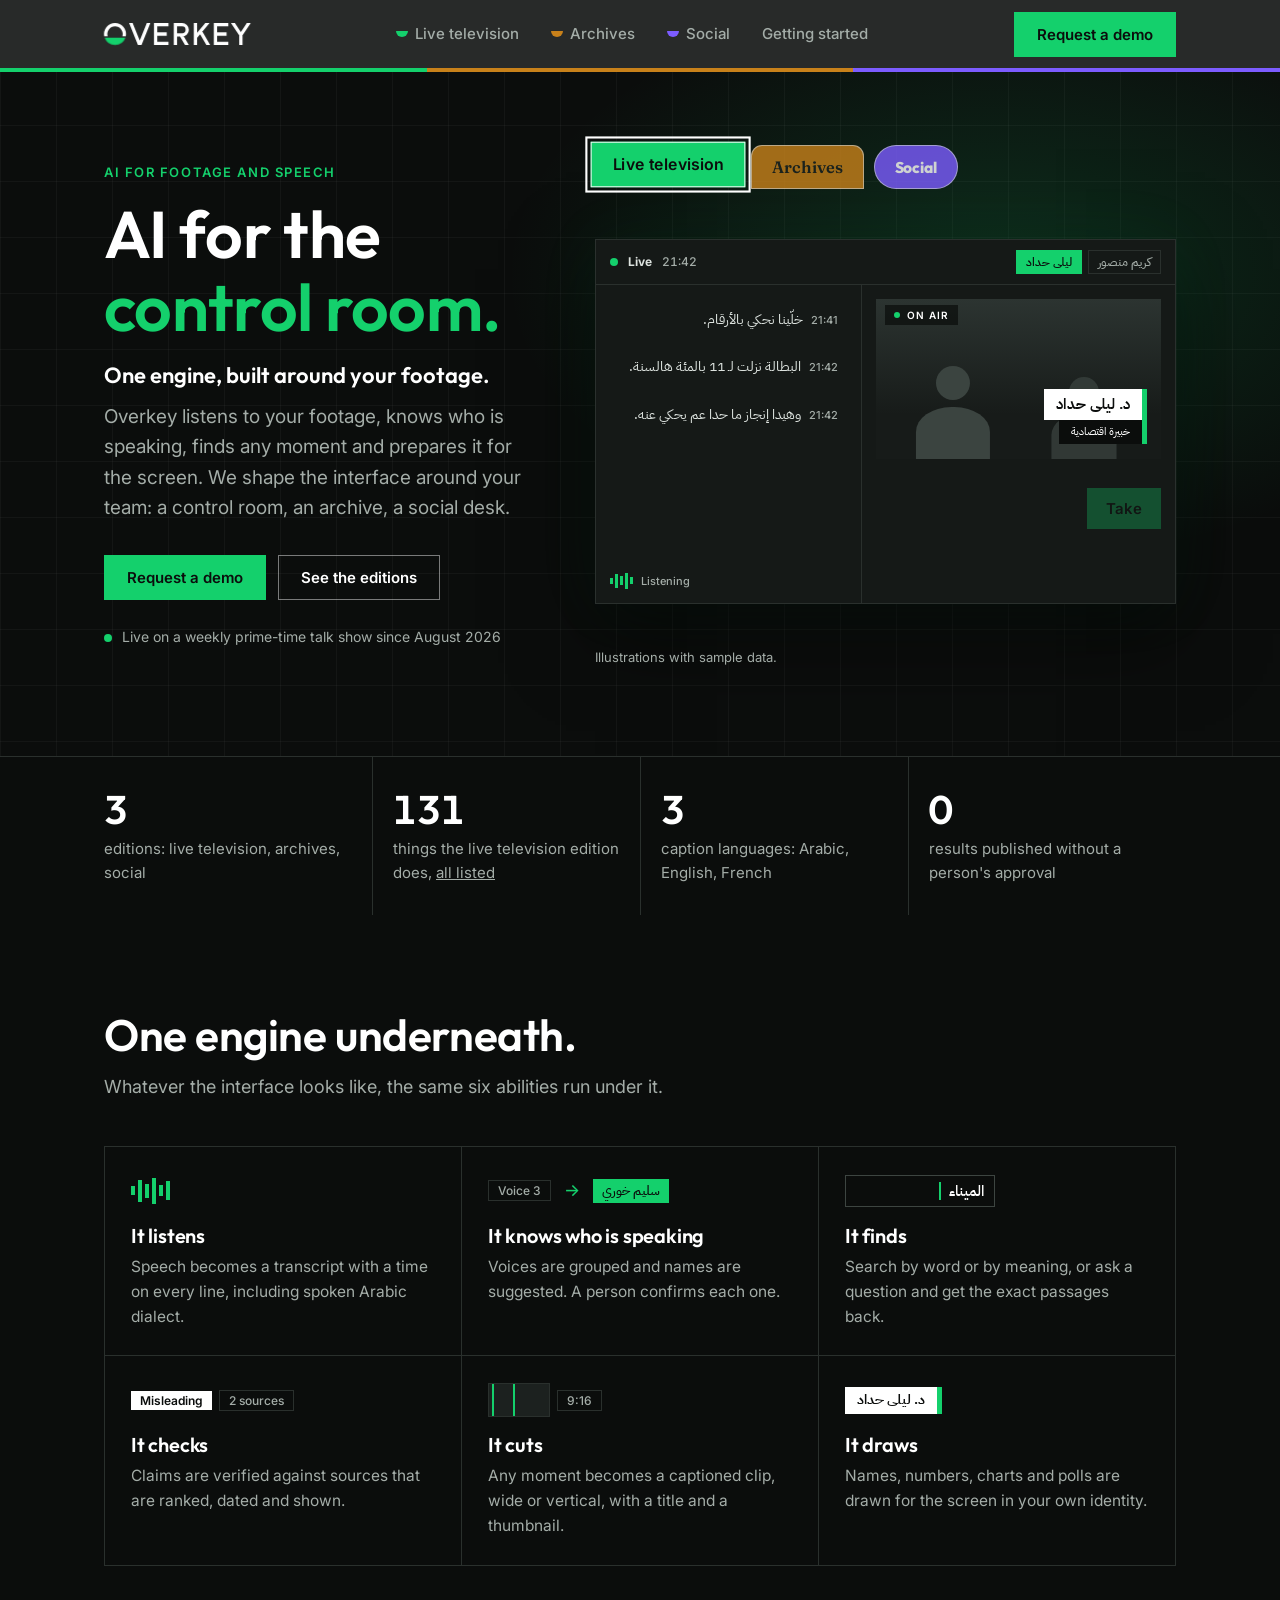
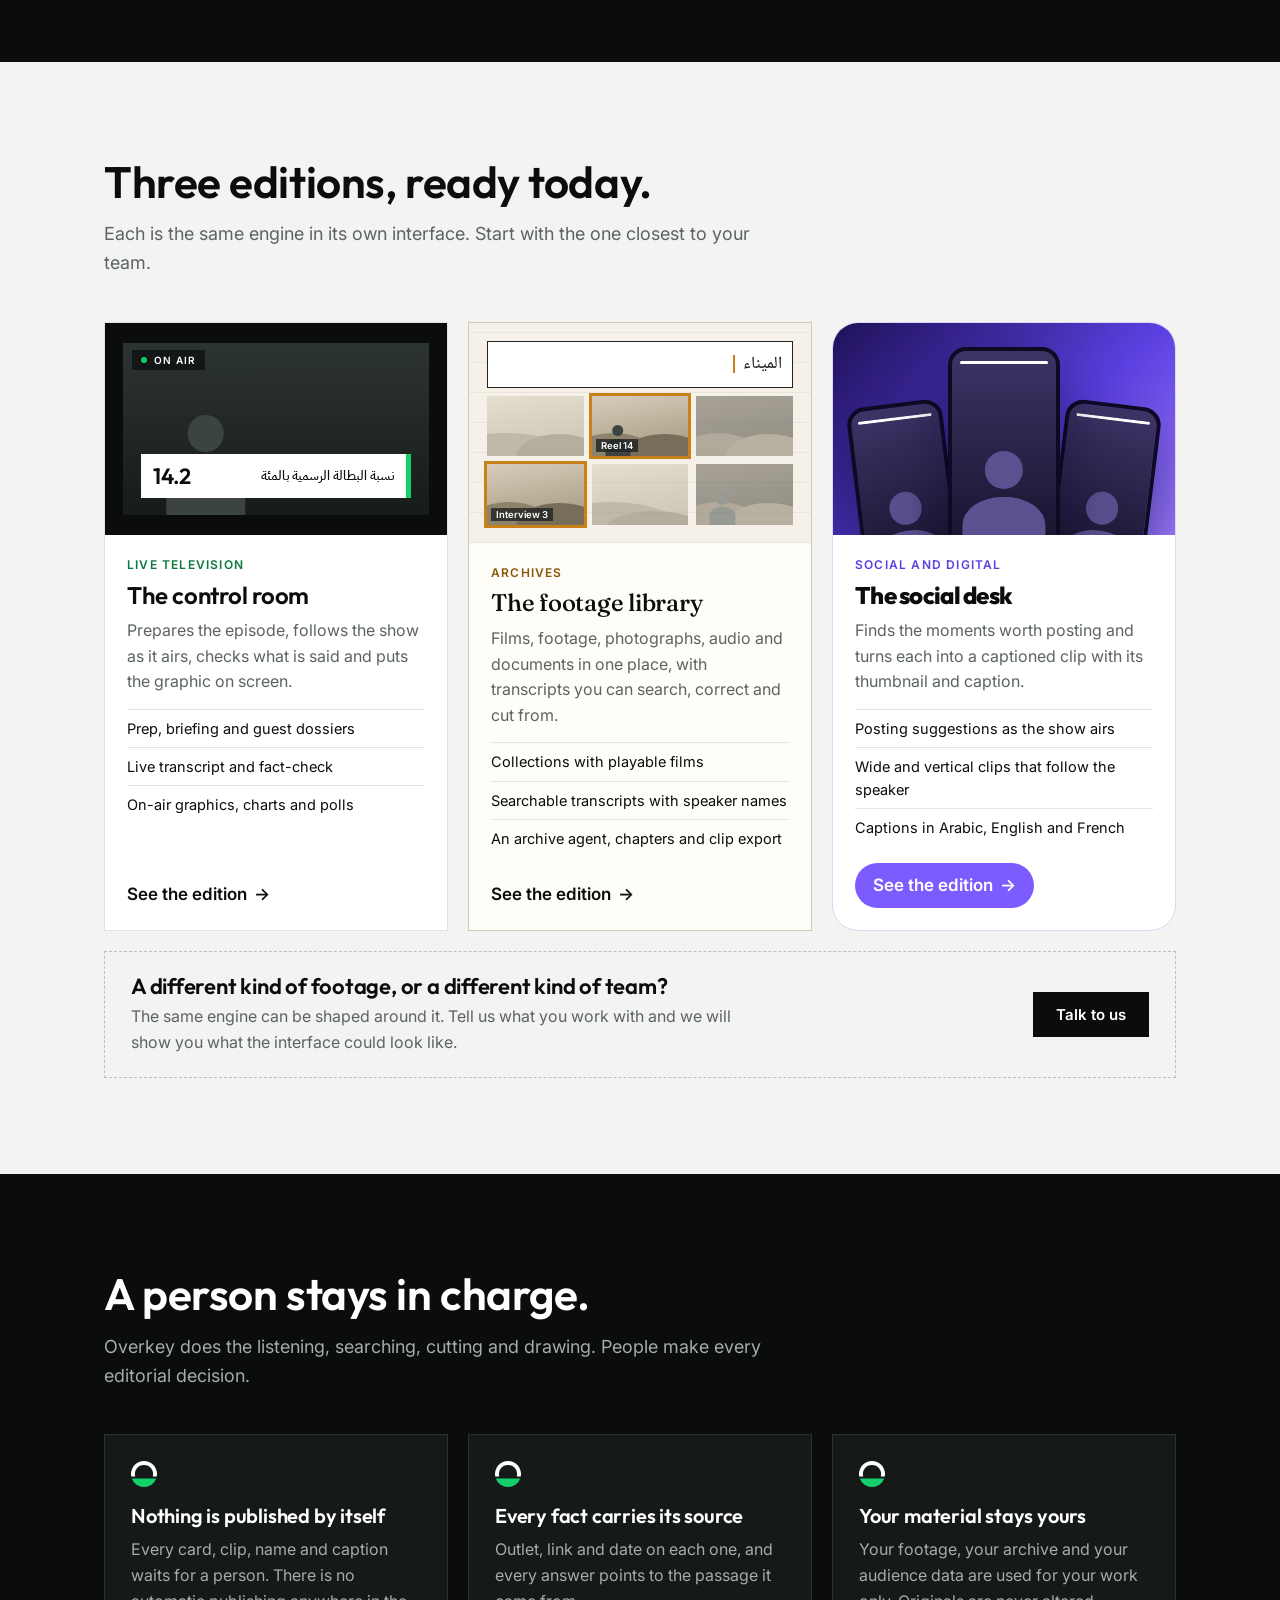
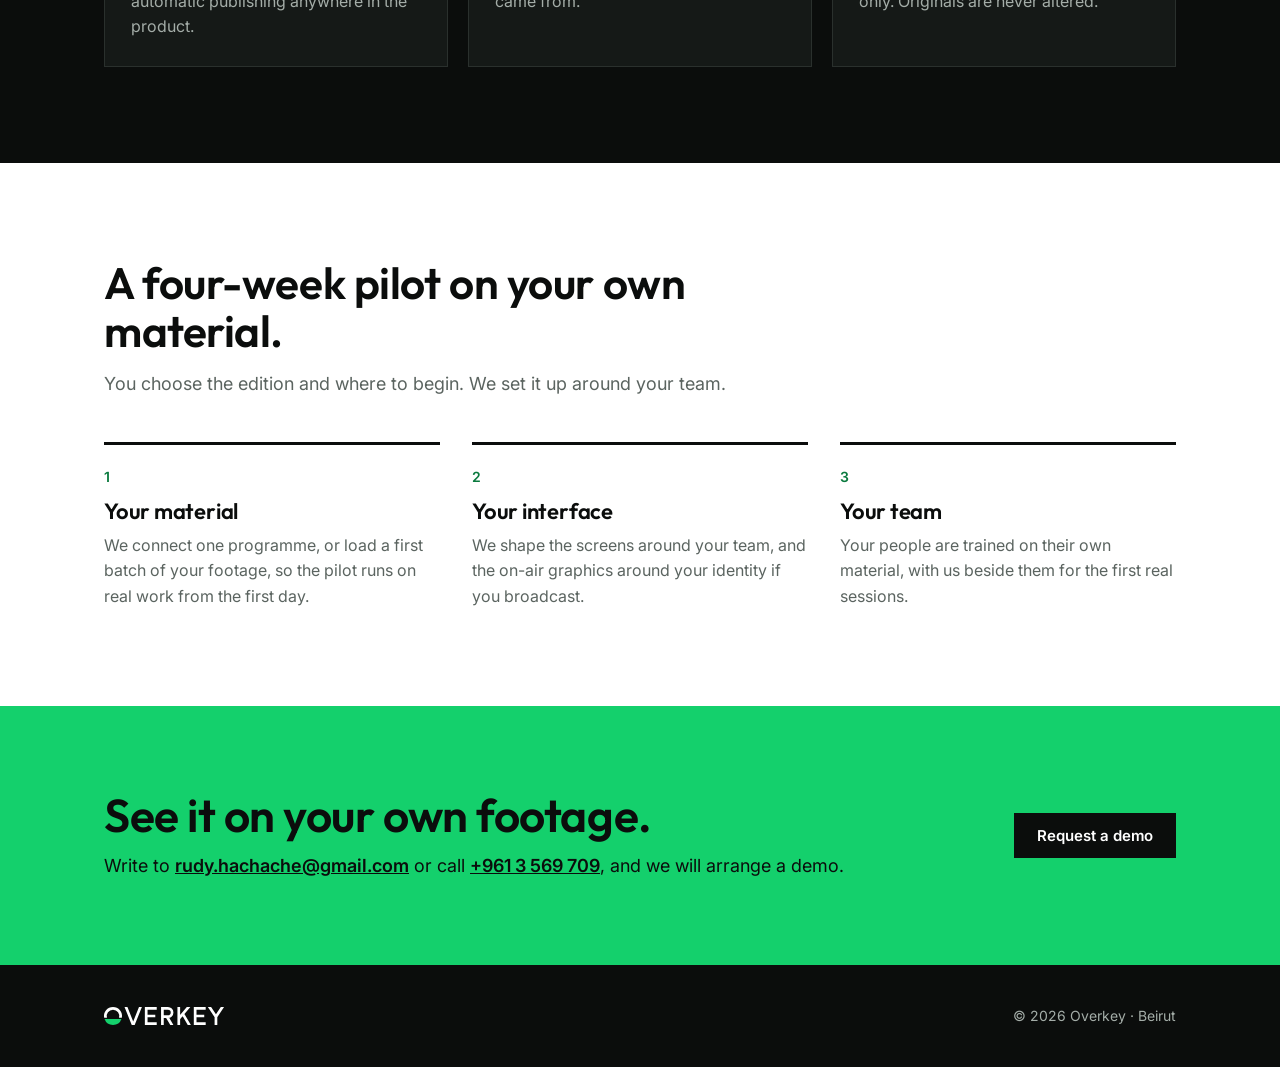
==== commit 71cd56d1: "Landing page: one tab per edition in its own colour and shape; edition colours in the menu Co-Author" ====
--- a/index.html
+++ b/index.html
@@ -55,9 +55,9 @@
 
     <div class="rv" style="--d:.2s">
       <div class="scene-tabs" role="tablist" aria-label="Editions">
-        <button type="button" data-word="control room.">Live television</button>
-        <button type="button" data-word="archive.">Archives</button>
-        <button type="button" data-word="social desk.">Social</button>
+        <button type="button" data-w="tv" data-word="control room.">Live television</button>
+        <button type="button" data-w="arch" data-word="archive.">Archives</button>
+        <button type="button" data-w="soc" data-word="social desk.">Social</button>
       </div>
       <div class="stagebox">
       <div class="scene sc-tv on" data-world="tv" data-hold="900,1100,1000,1100,1900,1500,450,4600" role="img" aria-label="Animation: a guest's claim is caught in the live transcript, checked, and sent to air as a graphic when the producer presses Take">
--- a/assets/worlds.css
+++ b/assets/worlds.css
@@ -239,3 +239,20 @@
 .s3 .toast { opacity: 1; }
 
 @media (max-width: 900px) { .p-film, .p-ask, .p-res, .p-kit { grid-template-columns: minmax(0, 1fr); } }
+
+/* ---------- the three colours show from the outside ---------- */
+/* landing page: one tab per edition, each always in its own colour and its own shape */
+.scene-tabs { gap: 10px; margin-bottom: 18px; align-items: flex-end; }
+.scene-tabs button { border: 1.5px solid rgba(255, 255, 255, 0.6); padding: 11px 20px; opacity: 0.8; transition: transform 0.25s var(--ease), opacity 0.2s, outline-color 0.3s; outline: 2px solid transparent; outline-offset: 3px; }
+.scene-tabs button[data-w="tv"] { background: #14D06C; color: #0B0D0C; border-radius: 0; font: 600 15px Inter, sans-serif; }
+.scene-tabs button[data-w="arch"] { background: #C8811A; color: #1E2420; border-radius: 11px 11px 0 0; font: 600 16.5px Fraunces, Georgia, serif; }
+.scene-tabs button[data-w="soc"] { background: #7C5CFF; color: #fff; border-radius: 999px; font: 800 15.5px Outfit, sans-serif; letter-spacing: -0.01em; }
+.scene-tabs button[data-w]:hover { opacity: 1; transform: translateY(-3px); border-color: rgba(255, 255, 255, 0.9); }
+.scene-tabs button[data-w].on { opacity: 1; transform: translateY(-3px) scale(1.06); outline-color: var(--hf); border-color: rgba(255, 255, 255, 0.9); }
+/* the menu: each edition carries its colour as a small strap, on every page */
+.nav ul a[href$="tv.html"]::before, .nav ul a[href$="archives.html"]::before, .nav ul a[href$="social.html"]::before { content: ""; display: inline-block; width: 12px; height: 6px; border-radius: 0 0 12px 12px; margin-right: 7px; position: relative; top: -2px; }
+.nav ul a[href$="tv.html"]::before, .nav ul a[href$="tv.html"]::after { background: #14D06C; }
+.nav ul a[href$="archives.html"]::before, .nav ul a[href$="archives.html"]::after { background: #C8811A; }
+.nav ul a[href$="social.html"]::before, .nav ul a[href$="social.html"]::after { background: #7C5CFF; }
+.t-home .nav::after { content: ""; position: absolute; left: 0; right: 0; bottom: -4px; height: 4px; background: linear-gradient(90deg, #14D06C 0 33.34%, #C8811A 33.34% 66.67%, #7C5CFF 66.67%); }
+@media (max-width: 900px) { .t-home .nav::after { display: none; } .scene-tabs button { padding: 9px 13px; } }
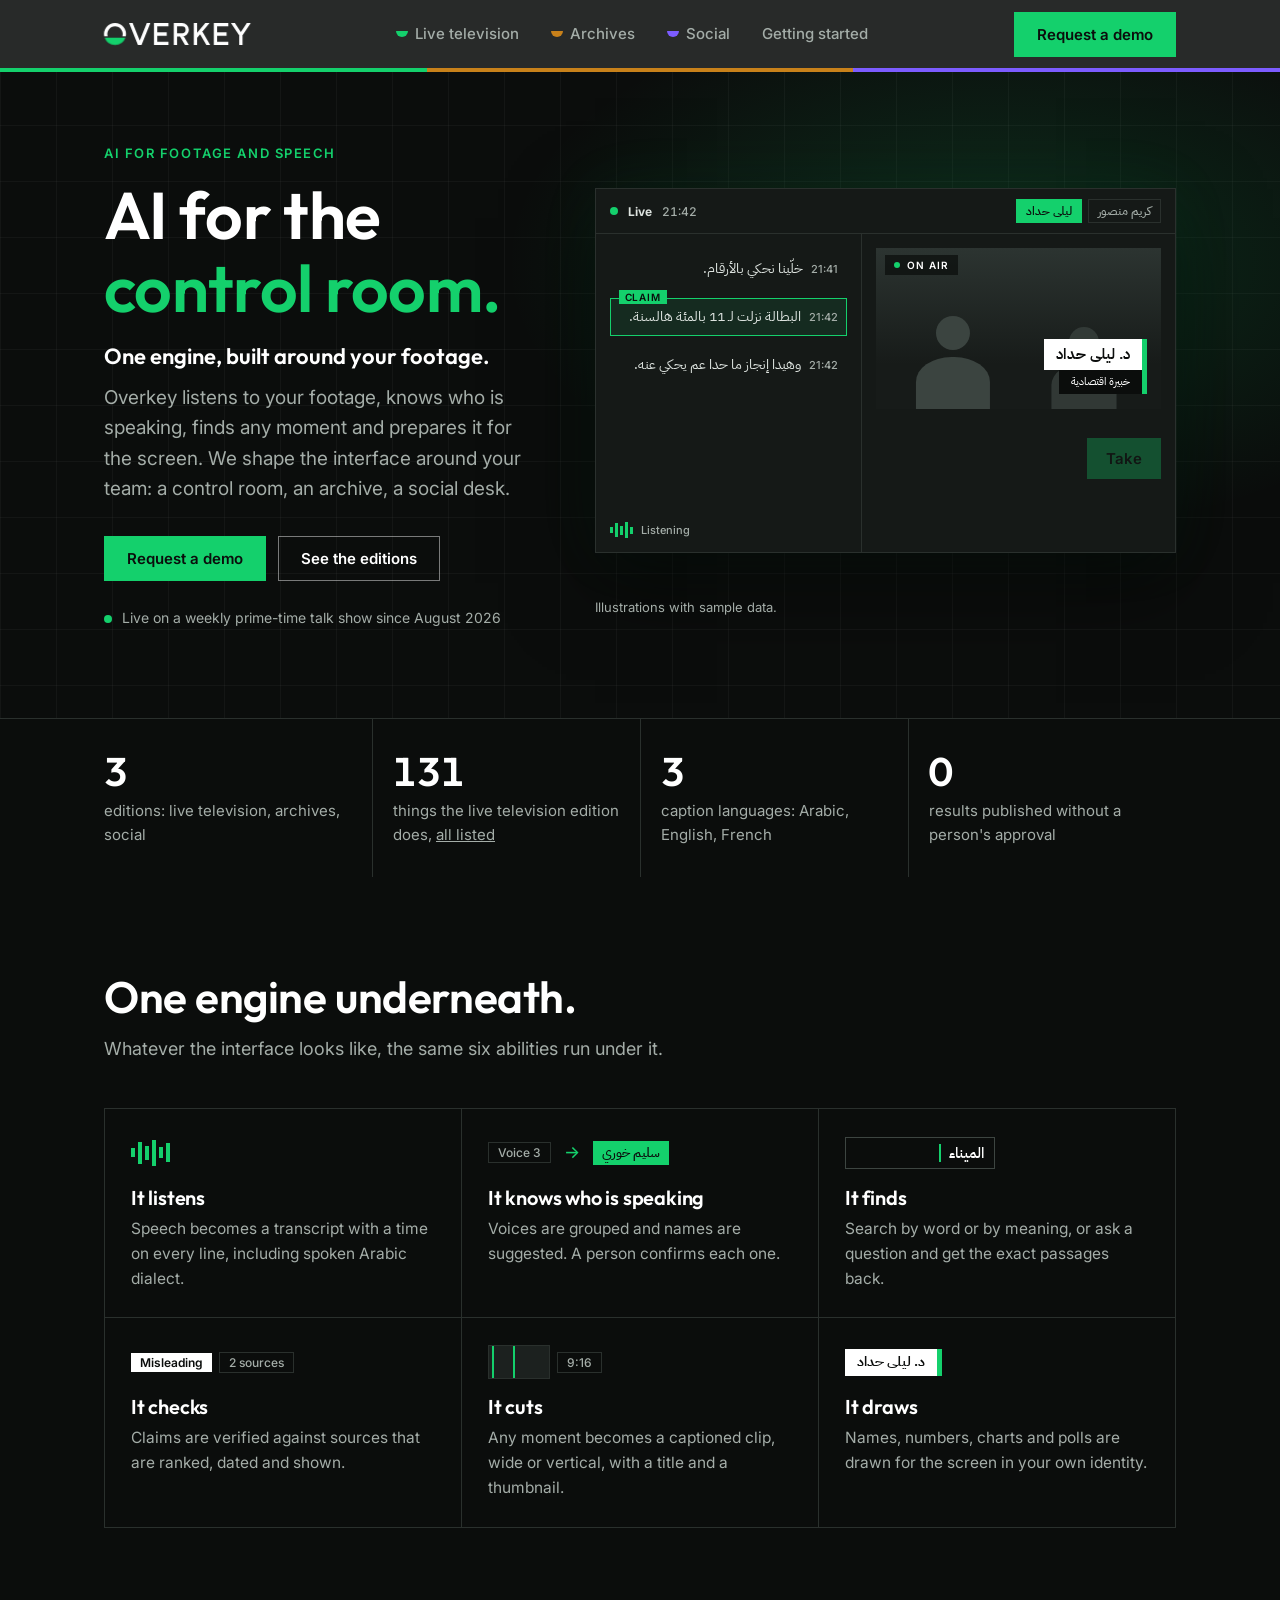
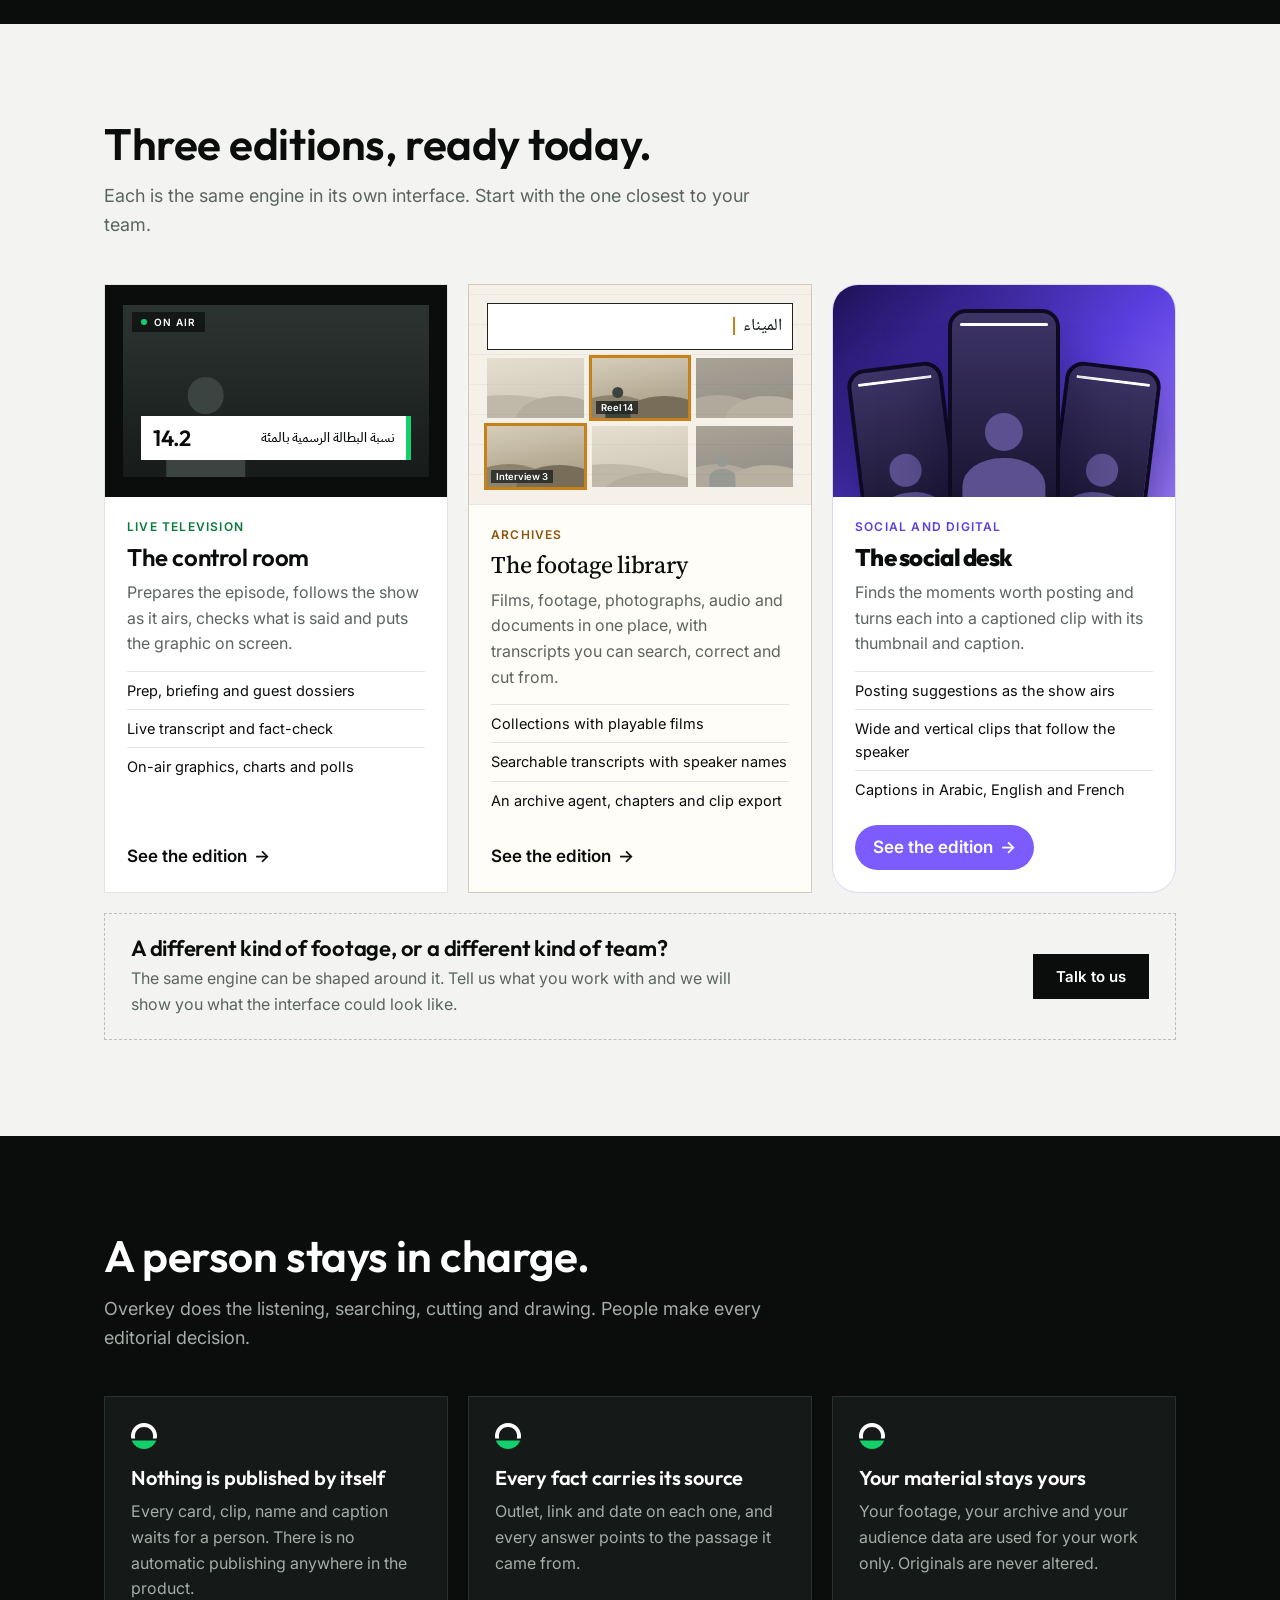
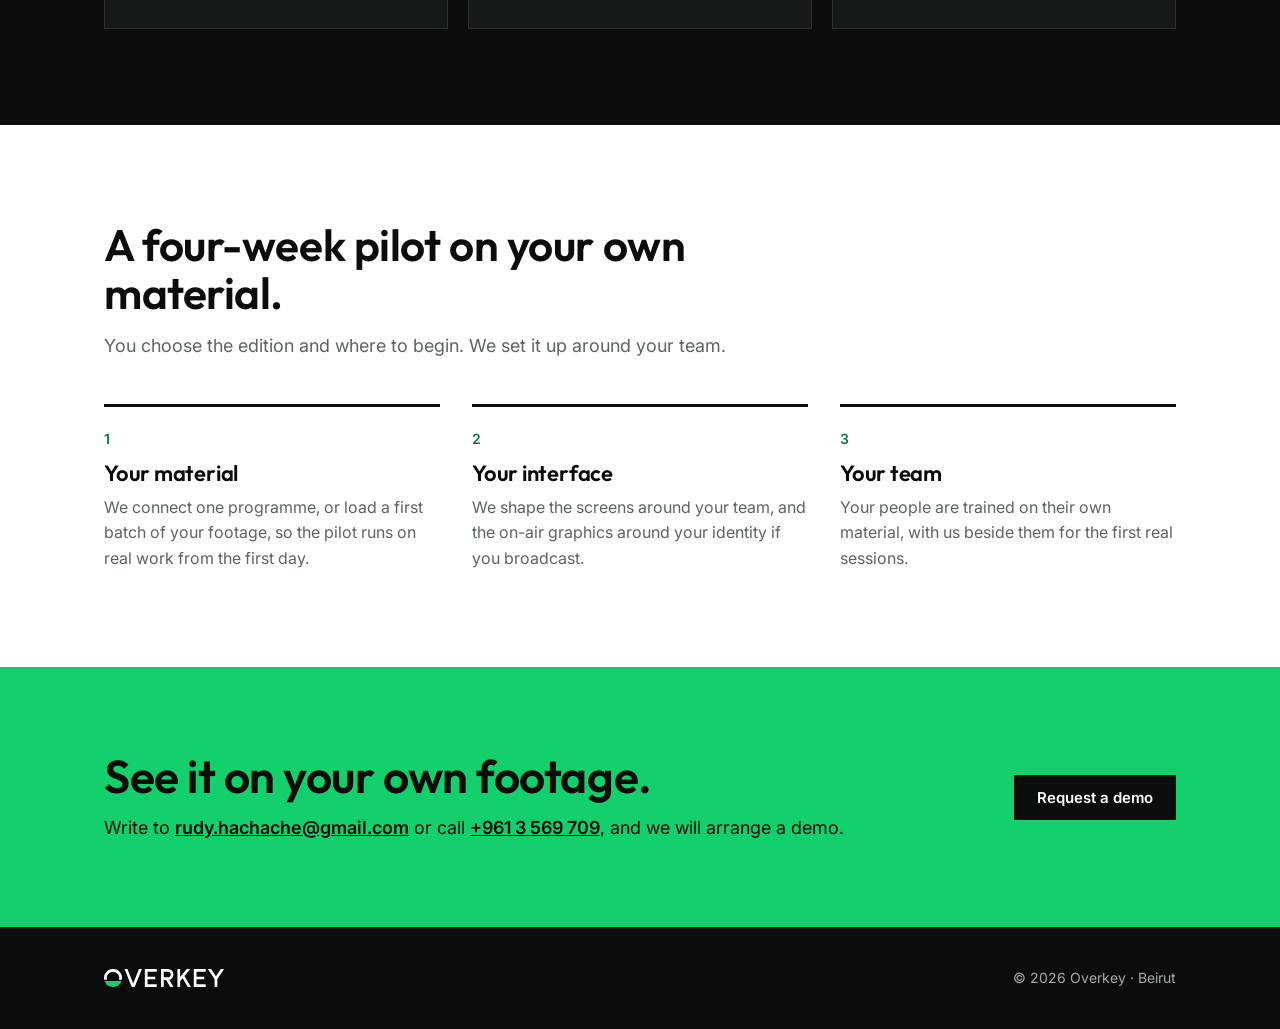
==== commit 180bc620: "Landing page: no tabs inside the hero; plainer serif for the archive world Co-Authored-By: Claude Fa" ====
--- a/index.html
+++ b/index.html
@@ -18,7 +18,7 @@
 <link rel="apple-touch-icon" href="assets/apple-touch-icon.png">
 <link rel="preconnect" href="https://fonts.googleapis.com">
 <link rel="preconnect" href="https://fonts.gstatic.com" crossorigin>
-<link href="https://fonts.googleapis.com/css2?family=Fraunces:opsz,wght@9..144,500;9..144,600&family=IBM+Plex+Sans+Arabic:wght@400;500;600;700&family=Inter:wght@400;500;600&family=Noto+Naskh+Arabic:wght@400;600&family=Outfit:wght@500;600;800&display=swap" rel="stylesheet">
+<link href="https://fonts.googleapis.com/css2?family=Source+Serif+4:opsz,wght@8..60,500;8..60,600&family=IBM+Plex+Sans+Arabic:wght@400;500;600;700&family=Inter:wght@400;500;600&family=Noto+Naskh+Arabic:wght@400;600&family=Outfit:wght@500;600;800&display=swap" rel="stylesheet">
 <link rel="stylesheet" href="assets/main.css">
 <link rel="stylesheet" href="assets/platform.css">
 <link rel="stylesheet" href="assets/worlds.css">
@@ -54,13 +54,8 @@
     </div>
 
     <div class="rv" style="--d:.2s">
-      <div class="scene-tabs" role="tablist" aria-label="Editions">
-        <button type="button" data-w="tv" data-word="control room.">Live television</button>
-        <button type="button" data-w="arch" data-word="archive.">Archives</button>
-        <button type="button" data-w="soc" data-word="social desk.">Social</button>
-      </div>
       <div class="stagebox">
-      <div class="scene sc-tv on" data-world="tv" data-hold="900,1100,1000,1100,1900,1500,450,4600" role="img" aria-label="Animation: a guest's claim is caught in the live transcript, checked, and sent to air as a graphic when the producer presses Take">
+      <div class="scene sc-tv on" data-world="tv" data-word="control room." data-hold="900,1100,1000,1100,1900,1500,450,4600" role="img" aria-label="Animation: a guest's claim is caught in the live transcript, checked, and sent to air as a graphic when the producer presses Take">
         <div class="app-bar"><span class="live-dot"></span><b>Live</b><span class="clock">21:42</span><span class="who"><i class="on" dir="rtl">ليلى حداد</i><i dir="rtl">كريم منصور</i></span></div>
         <div class="app-body">
           <div class="tx" dir="rtl">
@@ -88,7 +83,7 @@
           </div>
         </div>
       </div>
-      <div class="scene sc-wall" data-world="arch" data-hold="700,1300,1400,1500,700,4200" role="img" aria-label="Animation: a word is searched across a wall of archive footage, the matching films light up, one passage opens with its speaker named, and it is saved to a chapter">
+      <div class="scene sc-wall" data-world="arch" data-word="archive." data-hold="700,1300,1400,1500,700,4200" role="img" aria-label="Animation: a word is searched across a wall of archive footage, the matching films light up, one passage opens with its speaker named, and it is saved to a chapter">
         <div class="wall-top"><div class="qbox lite"><span class="typed">الميناء</span><span class="caret"></span></div><span class="hits">41 passages · 9 films</span></div>
         <div class="frames"><div class="fr"><i class="hills"></i><span></span></div><div class="fr"><i class="hills"></i><div class="fig a"><i></i><i></i></div><span></span></div><div class="fr m"><i class="hills"></i><span>Reel 14 · 02:10</span></div><div class="fr"><i class="hills"></i><span></span></div><div class="fr"><i class="hills"></i><span></span></div><div class="fr"><i class="hills"></i><div class="fig a"><i></i><i></i></div><span></span></div><div class="fr m pick"><i class="hills"></i><span>Interview 3 · 12:44</span></div><div class="fr"><i class="hills"></i><span></span></div><div class="fr"><i class="hills"></i><span></span></div><div class="fr"><i class="hills"></i><div class="fig a"><i></i><i></i></div><span></span></div><div class="fr"><i class="hills"></i><span></span></div><div class="fr m"><i class="hills"></i><span>Film 2 · 41:07</span></div></div>
         <div class="pcard">
@@ -97,7 +92,7 @@
           <div class="act"><span class="btn key save">Save to chapter</span><span class="saved">Saved · Chapter 1</span></div>
         </div>
       </div>
-      <div class="scene sc-phones" data-world="soc" data-hold="400,1000,1700,5200" role="img" aria-label="Animation: three phones play vertical clips with captions, cut from moments suggested during a show, and each comes out ready to post">
+      <div class="scene sc-phones" data-world="soc" data-word="social desk." data-hold="400,1000,1700,5200" role="img" aria-label="Animation: three phones play vertical clips with captions, cut from moments suggested during a show, and each comes out ready to post">
         <div class="phones"><div class="fone p1"><i class="story"></i><div class="fig a"><i></i><i></i></div><div class="cap2" dir="rtl"><span>هيدا الرقم <b>مش دقيق</b></span><span>الإحصاءات <b>بتقول غير هيك</b></span></div></div><div class="fone p2 big"><i class="story"></i><div class="fig a"><i></i><i></i></div><div class="cap2" dir="rtl"><span>أنا <b>بوعدكن</b></span><span>الخطة بتخلص <b>قبل آخر السنة</b></span></div></div><div class="fone p3"><i class="story"></i><div class="fig a"><i></i><i></i></div><div class="cap2" dir="rtl"><span>منشوف</span><span>الناس <b>ناطرة أفعال</b></span></div></div></div>
         <span class="fl f1">Suggested at 21:43</span><span class="fl f2">9:16 · follows the speaker</span><span class="fl f3">AR · EN · FR</span>
         <div class="toast"><b>Ready to post</b><span>Video</span><span>Thumbnail</span><span>Caption</span></div>
--- a/assets/worlds.css
+++ b/assets/worlds.css
@@ -29,7 +29,7 @@
 .hero .lede, .hero .since, .hero .note { color: var(--hm); transition: color 0.5s; }
 .hero .sub { color: var(--hf); }
 .hero h1 { transition: letter-spacing 0.4s; }
-.hero[data-world="arch"] h1, .hero[data-world="arch"] .sub { font-family: Fraunces, Georgia, serif; font-weight: 500; letter-spacing: -0.015em; }
+.hero[data-world="arch"] h1, .hero[data-world="arch"] .sub { font-family: "Source Serif 4", Georgia, serif; font-weight: 500; letter-spacing: -0.015em; }
 .hero[data-world="soc"] h1 { font-weight: 800; letter-spacing: -0.035em; }
 .hero[data-world="arch"] .btn.ghost.inv, .t-arch .hero .btn.ghost.inv { color: #1E2420; border-color: rgba(30, 36, 32, 0.45); }
 .scene-tabs button { border-color: var(--hl); color: var(--hm); }
@@ -97,7 +97,7 @@
 .ed.w-arch .vis { background: repeating-linear-gradient(0deg, rgba(30, 36, 32, 0.05) 0 1px, transparent 1px 30px), #F5F1E8; }
 .ed.w-arch .frames { grid-template-columns: repeat(3, minmax(0, 1fr)); }
 .ed.w-arch .fr:not(.m) { opacity: 0.5; }
-.ed.w-arch h3 { font-family: Fraunces, Georgia, serif; font-weight: 500; }
+.ed.w-arch h3 { font-family: "Source Serif 4", Georgia, serif; font-weight: 500; }
 .ed.w-arch:hover { border-color: #8A560C; }
 .ed.w-soc { border-radius: 26px; overflow: hidden; border-color: #DDD6F5; }
 .ed.w-soc .vis { background: linear-gradient(135deg, #1F1158, #5B3FE0 60%, #9B7BFF); flex-direction: row; justify-content: center; align-items: flex-end; padding-bottom: 0; overflow: hidden; }
@@ -110,7 +110,7 @@
 
 /* ---------- the archives page ---------- */
 .t-arch { background: #F5F1E8; color: #1E2420; --ink: #1E2420; --mist: #EDE7D9; --line: #D2CAB8; --mute: #5F6258; --paper: #FFFDF8; }
-.t-arch h1, .t-arch h2, .t-arch h3 { font-family: Fraunces, Georgia, serif; font-weight: 500; letter-spacing: -0.015em; }
+.t-arch h1, .t-arch h2, .t-arch h3 { font-family: "Source Serif 4", Georgia, serif; font-weight: 500; letter-spacing: -0.015em; }
 .t-arch .nav, .t-soc .nav { color: var(--ink); border-color: var(--line); }
 .t-arch .nav { background: rgba(245, 241, 232, 0.93); }
 .t-arch .nav ul a, .t-soc .nav ul a { color: var(--mute); }
@@ -120,7 +120,7 @@
 .t-arch .rv { transition-duration: 1.1s; }
 .t-arch .ui-sec { background: #EDE7D9; }
 .t-arch .tabs { gap: 4px; margin-bottom: 0; padding-left: 16px; position: relative; z-index: 1; align-items: flex-end; }
-.t-arch .tabs button { font: 500 16px Fraunces, Georgia, serif; border: 1px solid var(--line); border-bottom: 0; border-radius: 10px 10px 0 0; background: #E2DAC8; color: var(--mute); padding: 9px 20px; }
+.t-arch .tabs button { font: 500 16px "Source Serif 4", Georgia, serif; border: 1px solid var(--line); border-bottom: 0; border-radius: 10px 10px 0 0; background: #E2DAC8; color: var(--mute); padding: 9px 20px; }
 .t-arch .tabs button:hover { transform: none; border-color: var(--line); color: var(--ink); background: #EBE4D4; }
 .t-arch .tabs button.on { background: #FFFDF8; color: var(--ink); padding-top: 13px; box-shadow: inset 0 3px 0 var(--green); }
 .t-arch .win { display: grid; grid-template-columns: 196px minmax(0, 1fr); background: #FFFDF8; box-shadow: 0 30px 60px rgba(60, 45, 20, 0.16); }
@@ -130,10 +130,10 @@
 .win[data-cur="lib"] .aside [data-for="lib"], .win[data-cur="film"] .aside [data-for="film"], .win[data-cur="ask"] .aside [data-for="ask"], .win[data-cur="res"] .aside [data-for="res"] { background: #35483C; color: #fff; }
 .crumb { padding: 12px 18px; border-bottom: 1px solid var(--line); font: 600 11px Inter, sans-serif; letter-spacing: 0.1em; text-transform: uppercase; color: var(--mute); }
 .crumb em { font-style: normal; color: var(--green-deep); }
-.ptitle { font: 500 27px/1.15 Fraunces, Georgia, serif; margin: 0 0 14px; letter-spacing: -0.01em; }
+.ptitle { font: 500 27px/1.15 "Source Serif 4", Georgia, serif; margin: 0 0 14px; letter-spacing: -0.01em; }
 .t-arch .pbody { min-height: 420px; }
 .t-arch .acard { background: #fff; }
-.t-arch .acard b { font: 500 17px/1.3 Fraunces, Georgia, serif; }
+.t-arch .acard b { font: 500 17px/1.3 "Source Serif 4", Georgia, serif; }
 .t-arch .acard .th { background: linear-gradient(170deg, #D6CDB9, #A2977F); --l1: #8D826C; --l2: #776D59; }
 .t-arch .acard:nth-child(2n) .th { background: linear-gradient(170deg, #5D5546, #2F2B22); --l1: #6D6452; --l2: #7C725E; }
 .t-arch .vid { background: linear-gradient(180deg, #5D5546, #2A261E); --l1: #6D6452; --l2: #7C725E; }
@@ -245,7 +245,7 @@
 .scene-tabs { gap: 10px; margin-bottom: 18px; align-items: flex-end; }
 .scene-tabs button { border: 1.5px solid rgba(255, 255, 255, 0.6); padding: 11px 20px; opacity: 0.8; transition: transform 0.25s var(--ease), opacity 0.2s, outline-color 0.3s; outline: 2px solid transparent; outline-offset: 3px; }
 .scene-tabs button[data-w="tv"] { background: #14D06C; color: #0B0D0C; border-radius: 0; font: 600 15px Inter, sans-serif; }
-.scene-tabs button[data-w="arch"] { background: #C8811A; color: #1E2420; border-radius: 11px 11px 0 0; font: 600 16.5px Fraunces, Georgia, serif; }
+.scene-tabs button[data-w="arch"] { background: #C8811A; color: #1E2420; border-radius: 11px 11px 0 0; font: 600 16.5px "Source Serif 4", Georgia, serif; }
 .scene-tabs button[data-w="soc"] { background: #7C5CFF; color: #fff; border-radius: 999px; font: 800 15.5px Outfit, sans-serif; letter-spacing: -0.01em; }
 .scene-tabs button[data-w]:hover { opacity: 1; transform: translateY(-3px); border-color: rgba(255, 255, 255, 0.9); }
 .scene-tabs button[data-w].on { opacity: 1; transform: translateY(-3px) scale(1.06); outline-color: var(--hf); border-color: rgba(255, 255, 255, 0.9); }
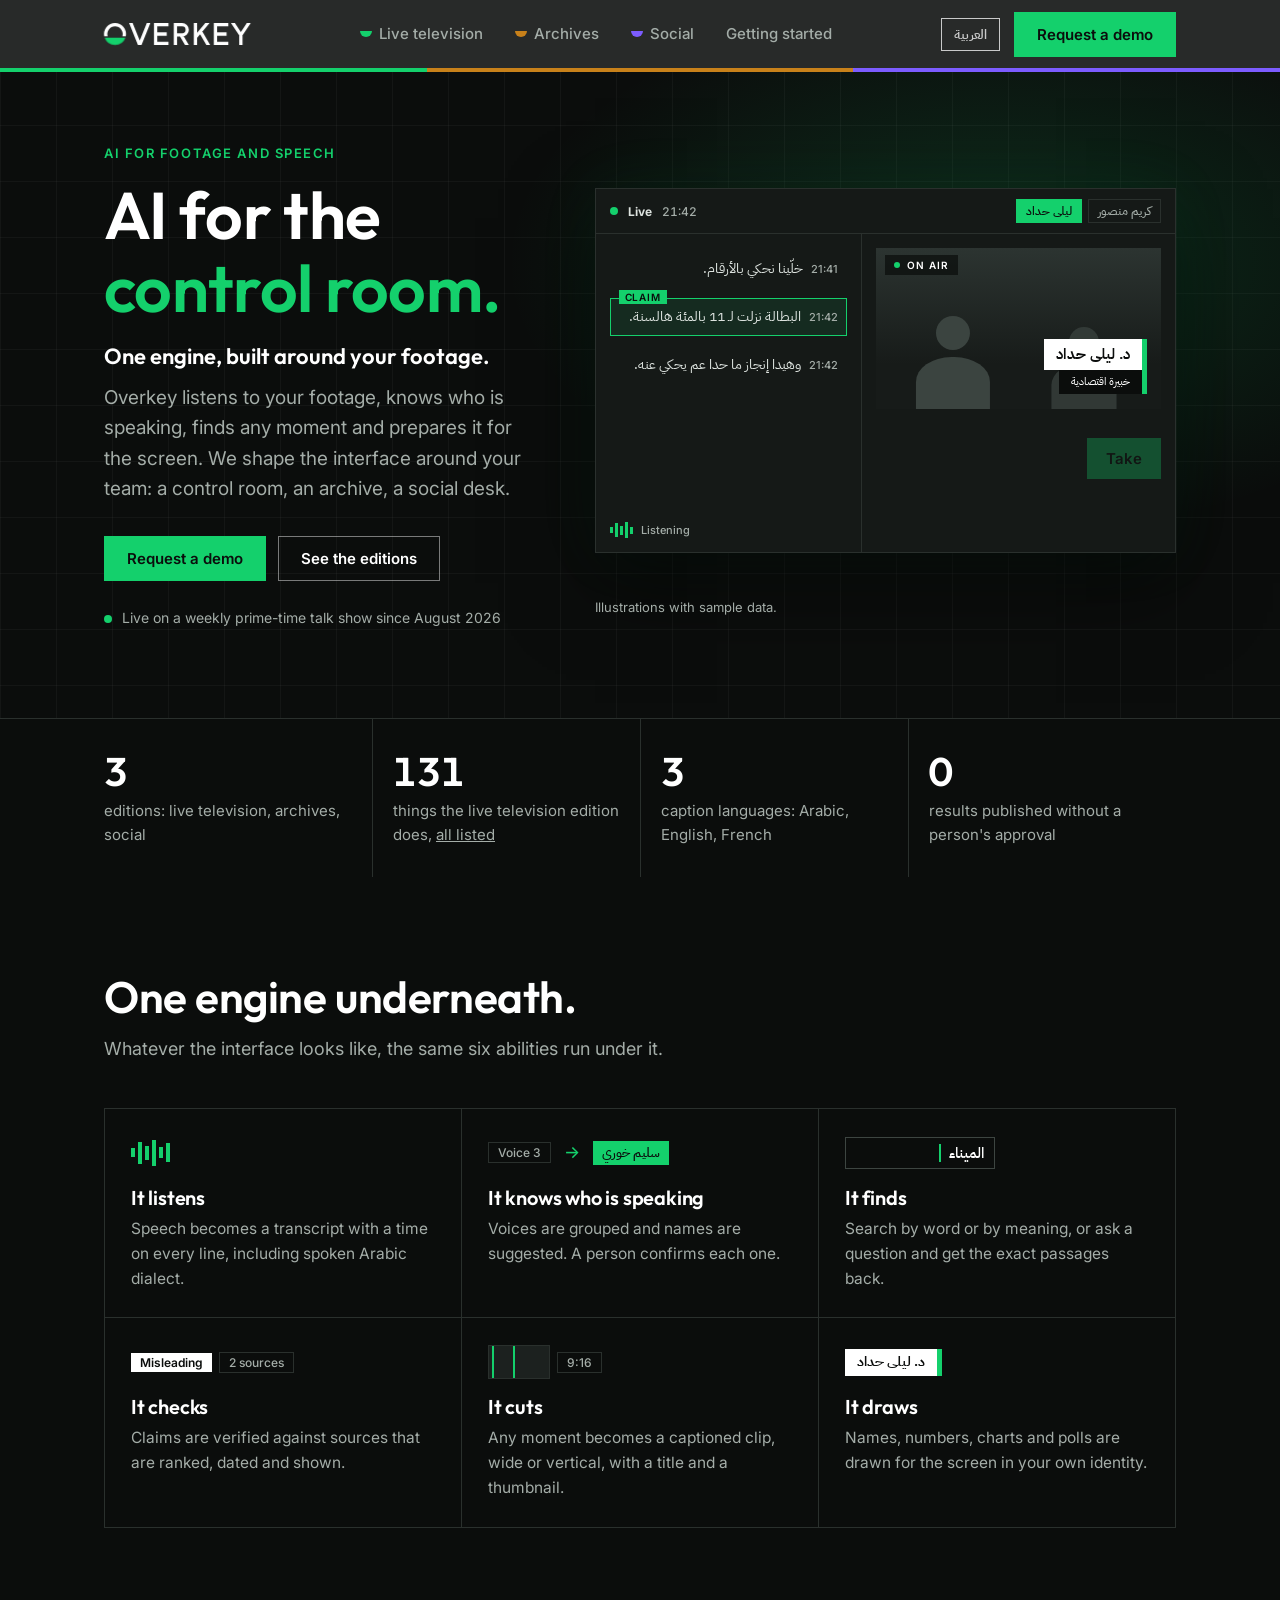
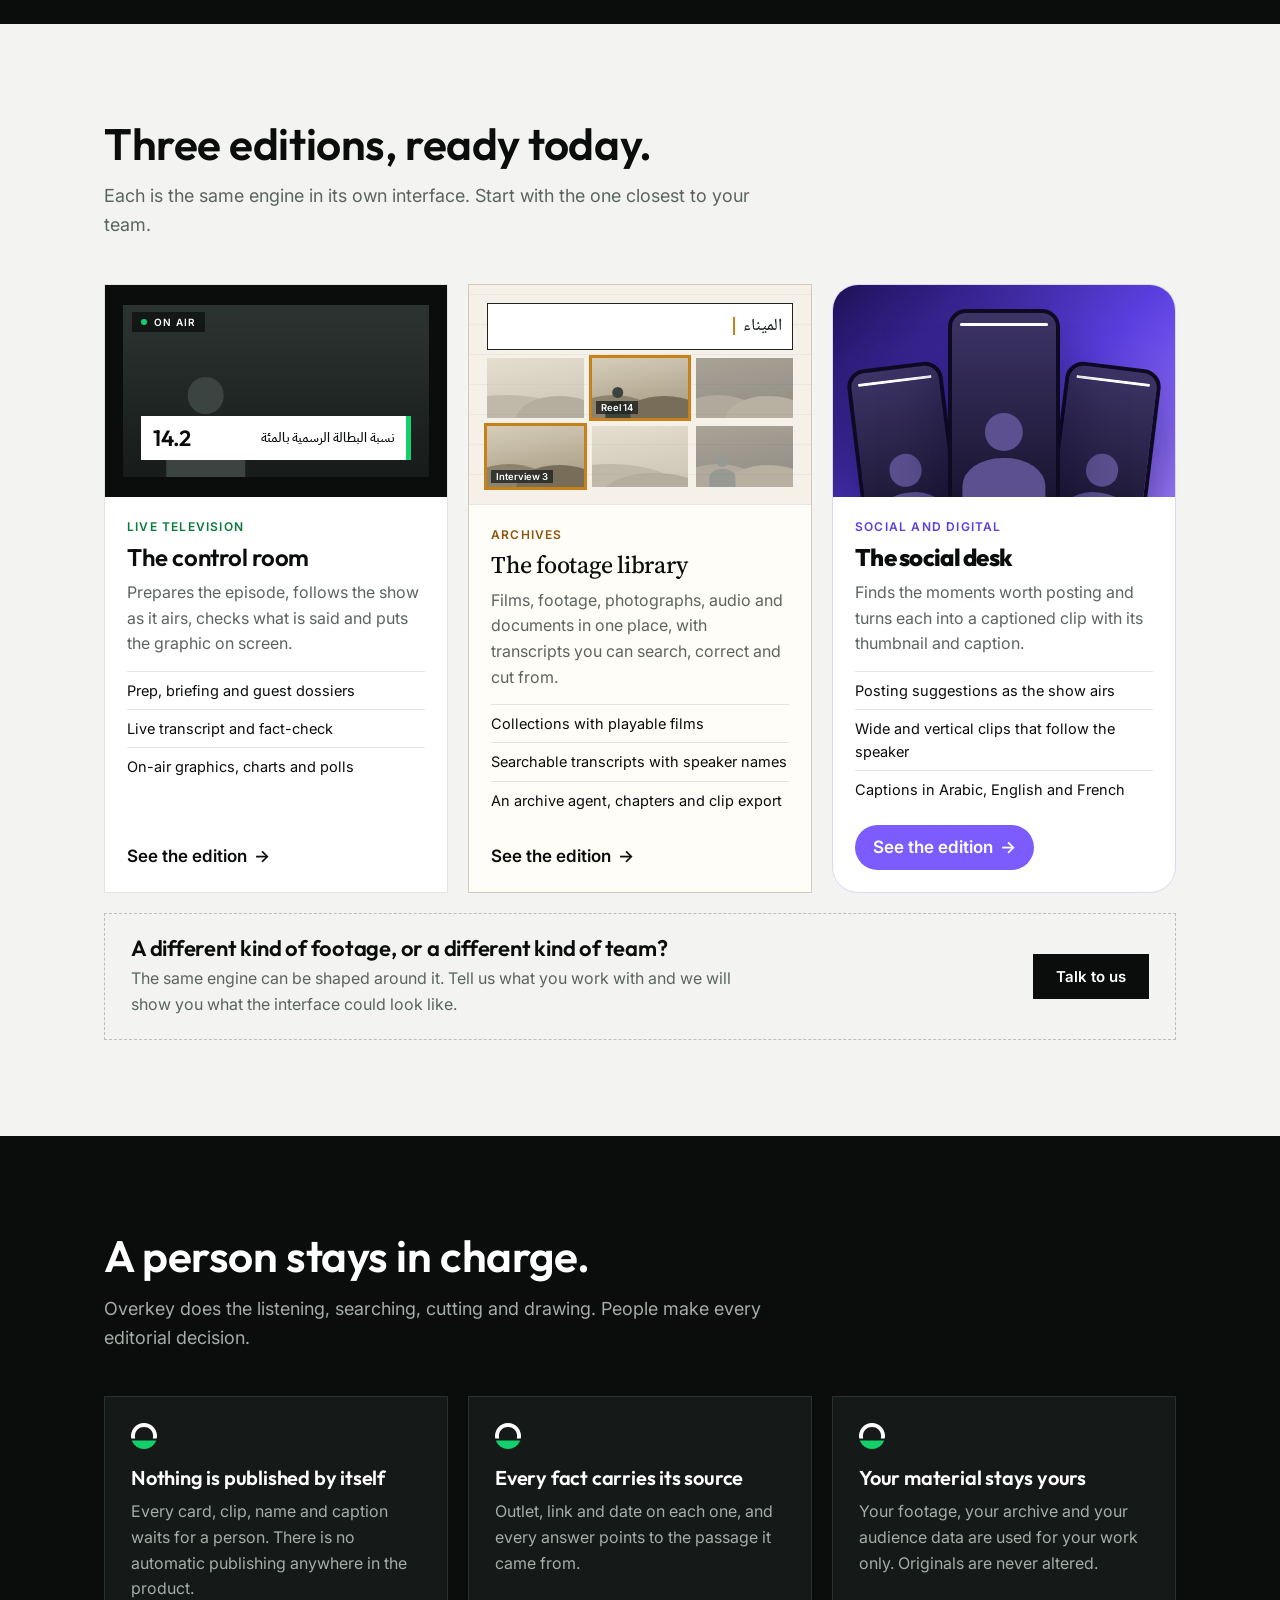
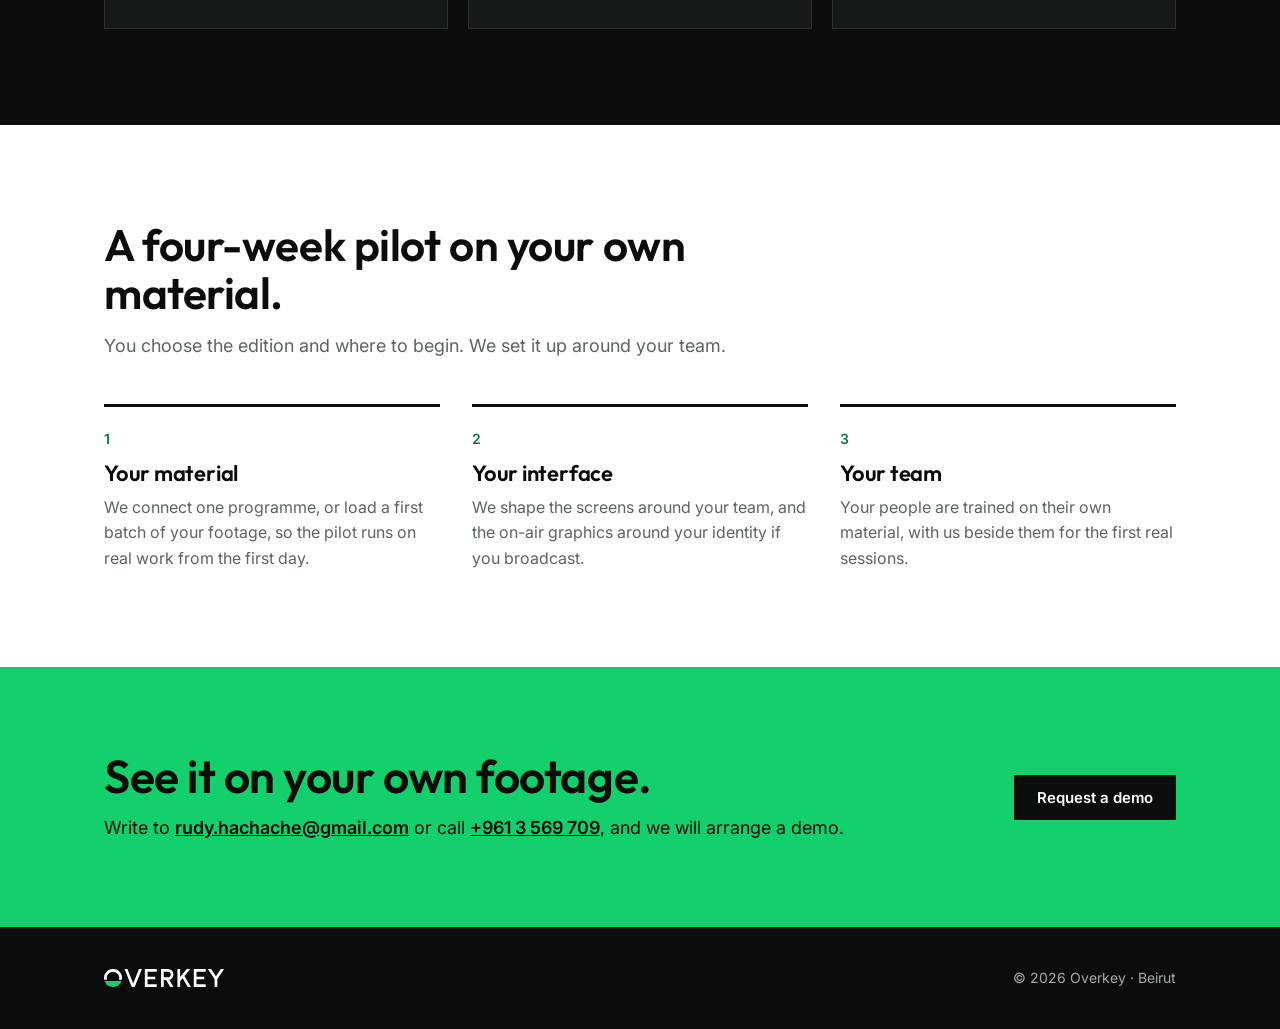
==== commit e3268b3c: "Arabic version under /ar/ with a language switch in the menu Co-Authored-By: Claude Fable 5.1 <norep" ====
--- a/index.html
+++ b/index.html
@@ -12,16 +12,19 @@
 <meta property="og:image" content="https://overkey.ai/assets/og.png">
 <meta name="twitter:card" content="summary_large_image">
 <link rel="canonical" href="https://overkey.ai/">
+<link rel="alternate" hreflang="en" href="https://overkey.ai/">
+<link rel="alternate" hreflang="ar" href="https://overkey.ai/ar/">
 <meta name="theme-color" content="#0B0D0C">
 <link rel="icon" href="favicon.ico" sizes="any">
 <link rel="icon" type="image/png" sizes="32x32" href="assets/favicon-32.png">
 <link rel="apple-touch-icon" href="assets/apple-touch-icon.png">
 <link rel="preconnect" href="https://fonts.googleapis.com">
 <link rel="preconnect" href="https://fonts.gstatic.com" crossorigin>
-<link href="https://fonts.googleapis.com/css2?family=Source+Serif+4:opsz,wght@8..60,500;8..60,600&family=IBM+Plex+Sans+Arabic:wght@400;500;600;700&family=Inter:wght@400;500;600&family=Noto+Naskh+Arabic:wght@400;600&family=Outfit:wght@500;600;800&display=swap" rel="stylesheet">
-<link rel="stylesheet" href="assets/main.css">
-<link rel="stylesheet" href="assets/platform.css">
-<link rel="stylesheet" href="assets/worlds.css">
+<link href="https://fonts.googleapis.com/css2?family=Source+Serif+4:opsz,wght@8..60,500;8..60,600&family=IBM+Plex+Sans+Arabic:wght@400;500;600;700&family=Inter:wght@400;500;600&family=Noto+Naskh+Arabic:wght@400;600&family=Outfit:wght@500;600;800&family=Alexandria:wght@500;600;800&display=swap" rel="stylesheet">
+<link rel="stylesheet" href="assets/main.css?v=a4e86fa5">
+<link rel="stylesheet" href="assets/platform.css?v=3b271c51">
+<link rel="stylesheet" href="assets/worlds.css?v=92ea1570">
+<link rel="stylesheet" href="assets/rtl.css?v=4592d6d9">
 </head>
 <body class="t-home">
 <header class="nav">
@@ -33,7 +36,7 @@
       <li><a href="social.html">Social</a></li>
       <li><a href="index.html#start">Getting started</a></li>
     </ul>
-    <a class="btn key" href="#contact">Request a demo</a>
+    <div class="nav-end"><a class="lang" href="ar/index.html" lang="ar">العربية</a><a class="btn key" href="#contact">Request a demo</a></div>
   </div>
 </header>
 
@@ -224,6 +227,6 @@
   </div>
 </footer>
 
-<script src="assets/main.js"></script>
+<script src="assets/main.js?v=e4a1b0f4"></script>
 </body>
 </html>
--- a/assets/rtl.css
+++ b/assets/rtl.css
@@ -0,0 +1,60 @@
+/* Overkey — the Arabic pages. The page reads right to left; the drawn interface screens
+   stay left to right with English chrome, as in the product. Loaded last, by /ar/ pages only. */
+html[lang="ar"] body { font-family: "IBM Plex Sans Arabic", system-ui, sans-serif; line-height: 1.85; }
+html[lang="ar"] [dir="ltr"] { font-family: Inter, system-ui, sans-serif; line-height: 1.6; }
+html[lang="ar"] h1, html[lang="ar"] h2, html[lang="ar"] h3 { font-family: Alexandria, "IBM Plex Sans Arabic", sans-serif; letter-spacing: 0; line-height: 1.4; }
+html[lang="ar"] .hero h1 { font-size: clamp(34px, 4.5vw, 58px); line-height: 1.3; }
+html[lang="ar"] .hero h1.h-sm { font-size: clamp(30px, 3.7vw, 46px); }
+html[lang="ar"] .head h2 { font-size: clamp(27px, 3.1vw, 38px); }
+html[lang="ar"] .hero .sub { font-family: Alexandria, "IBM Plex Sans Arabic", sans-serif; font-size: 20px; letter-spacing: 0; }
+html[lang="ar"] .hero .lede { font-size: 18px; }
+/* the worlds keep their voice in Arabic: a naskh for the archive, a heavy face for social */
+html[lang="ar"] .t-arch h1, html[lang="ar"] .t-arch h2, html[lang="ar"] .t-arch h3,
+html[lang="ar"] .hero[data-world="arch"] h1, html[lang="ar"] .hero[data-world="arch"] .sub, html[lang="ar"] .ed.w-arch h3 { font-family: "Noto Naskh Arabic", serif; font-weight: 600; letter-spacing: 0; }
+html[lang="ar"] .t-soc h1, html[lang="ar"] .t-soc h2, html[lang="ar"] .hero[data-world="soc"] h1, html[lang="ar"] .ed.w-soc h3, html[lang="ar"] .t-soc .group h2 { font-family: Alexandria, sans-serif; font-weight: 800; letter-spacing: 0; }
+html[lang="ar"] .t-soc .hero h1.h-sm { font-size: clamp(32px, 4.2vw, 54px); line-height: 1.25; }
+/* copy set in a Latin-only face gets the Arabic one, and no letter-spacing (it breaks the joins) */
+html[lang="ar"] .btn, html[lang="ar"] .eyebrow, html[lang="ar"] .step > small, html[lang="ar"] .tabs button, html[lang="ar"] .reel-nav button,
+html[lang="ar"] .group .n, html[lang="ar"] .ed .n, html[lang="ar"] .note, html[lang="ar"] .strip, html[lang="ar"] .more a { font-family: "IBM Plex Sans Arabic", sans-serif; letter-spacing: 0; }
+html[lang="ar"] .eyebrow, html[lang="ar"] .group .n, html[lang="ar"] .ed .n { font-size: 15px; }
+html[lang="ar"] .step > small { font-size: 14px; }
+html[lang="ar"] .t-arch .tabs button { font-family: "Noto Naskh Arabic", serif; font-weight: 600; }
+html[lang="ar"] [dir="ltr"] .btn { font-family: Inter, sans-serif; }
+html[lang="ar"] .strip b { font-family: Outfit, sans-serif; }
+
+/* the language switch (on every page, both languages) */
+.nav-end { display: flex; align-items: center; gap: 14px; }
+.lang { font: 600 13px/1 "IBM Plex Sans Arabic", Inter, sans-serif; text-decoration: none; padding: 9px 12px; border: 1px solid currentColor; opacity: 0.75; transition: opacity 0.2s, transform 0.2s; }
+.lang:hover { opacity: 1; transform: translateY(-1px); }
+.t-soc .lang { border-radius: 999px; }
+
+/* edges that were set on the left move to the right */
+html[lang="ar"] .strip .wrap > div { border-left: 0; border-right: 1px solid var(--panel-line); }
+html[lang="ar"] .strip .wrap > div:first-child { border-right: 0; padding-right: 0; padding-left: 20px; }
+html[lang="ar"] .pts span { border-left: 0; border-right: 1px solid var(--line); }
+html[lang="ar"] .pts span:first-child { border-right: 0; }
+html[lang="ar"] .feat li { padding: 11px 24px 11px 0; }
+html[lang="ar"] .feat li:hover { padding-left: 0; padding-right: 30px; }
+html[lang="ar"] .feat li::before { left: auto; right: 0; }
+html[lang="ar"] .ed .open::after { content: "\2190"; margin-left: 0; margin-right: 7px; }
+html[lang="ar"] .ed:hover .open::after { transform: translateX(-6px); }
+html[lang="ar"] .nav ul a::after { transform-origin: right; }
+html[lang="ar"] .nav ul a[href$="tv.html"]::before, html[lang="ar"] .nav ul a[href$="archives.html"]::before, html[lang="ar"] .nav ul a[href$="social.html"]::before { margin-right: 0; margin-left: 7px; }
+html[lang="ar"] .start > div::after { left: auto; right: 0; transform-origin: right; }
+html[lang="ar"] .hero::before { background: radial-gradient(60% 70% at 18% 18%, rgba(200, 129, 26, 0.2), transparent 70%), repeating-linear-gradient(0deg, rgba(30, 36, 32, 0.05) 0 1px, transparent 1px 34px), #F5F1E8; }
+html[lang="ar"] .hero::after { background: radial-gradient(50% 60% at 12% 12%, rgba(255, 255, 255, 0.24), transparent 70%), linear-gradient(225deg, #1F1158 0%, #5B3FE0 58%, #9B7BFF 100%); }
+html[lang="ar"] .take-row { flex-wrap: wrap; }
+
+@media (max-width: 900px) {
+  html[lang="ar"] .strip .wrap > div { border-right: 0; padding-right: 0; }
+  html[lang="ar"] .pts span:nth-child(3) { border-right: 0; }
+  .nav-end { gap: 8px; }
+  .nav-end .btn { padding: 10px 14px; font-size: 14px; }
+  .lang { padding: 8px 9px; }
+}
+
+@media (max-width: 560px) {
+  .nav .logo svg { height: 18px; }
+  .nav-end .btn { padding: 9px 11px; font-size: 13px; }
+  .nav .wrap { padding: 0 16px; }
+}
